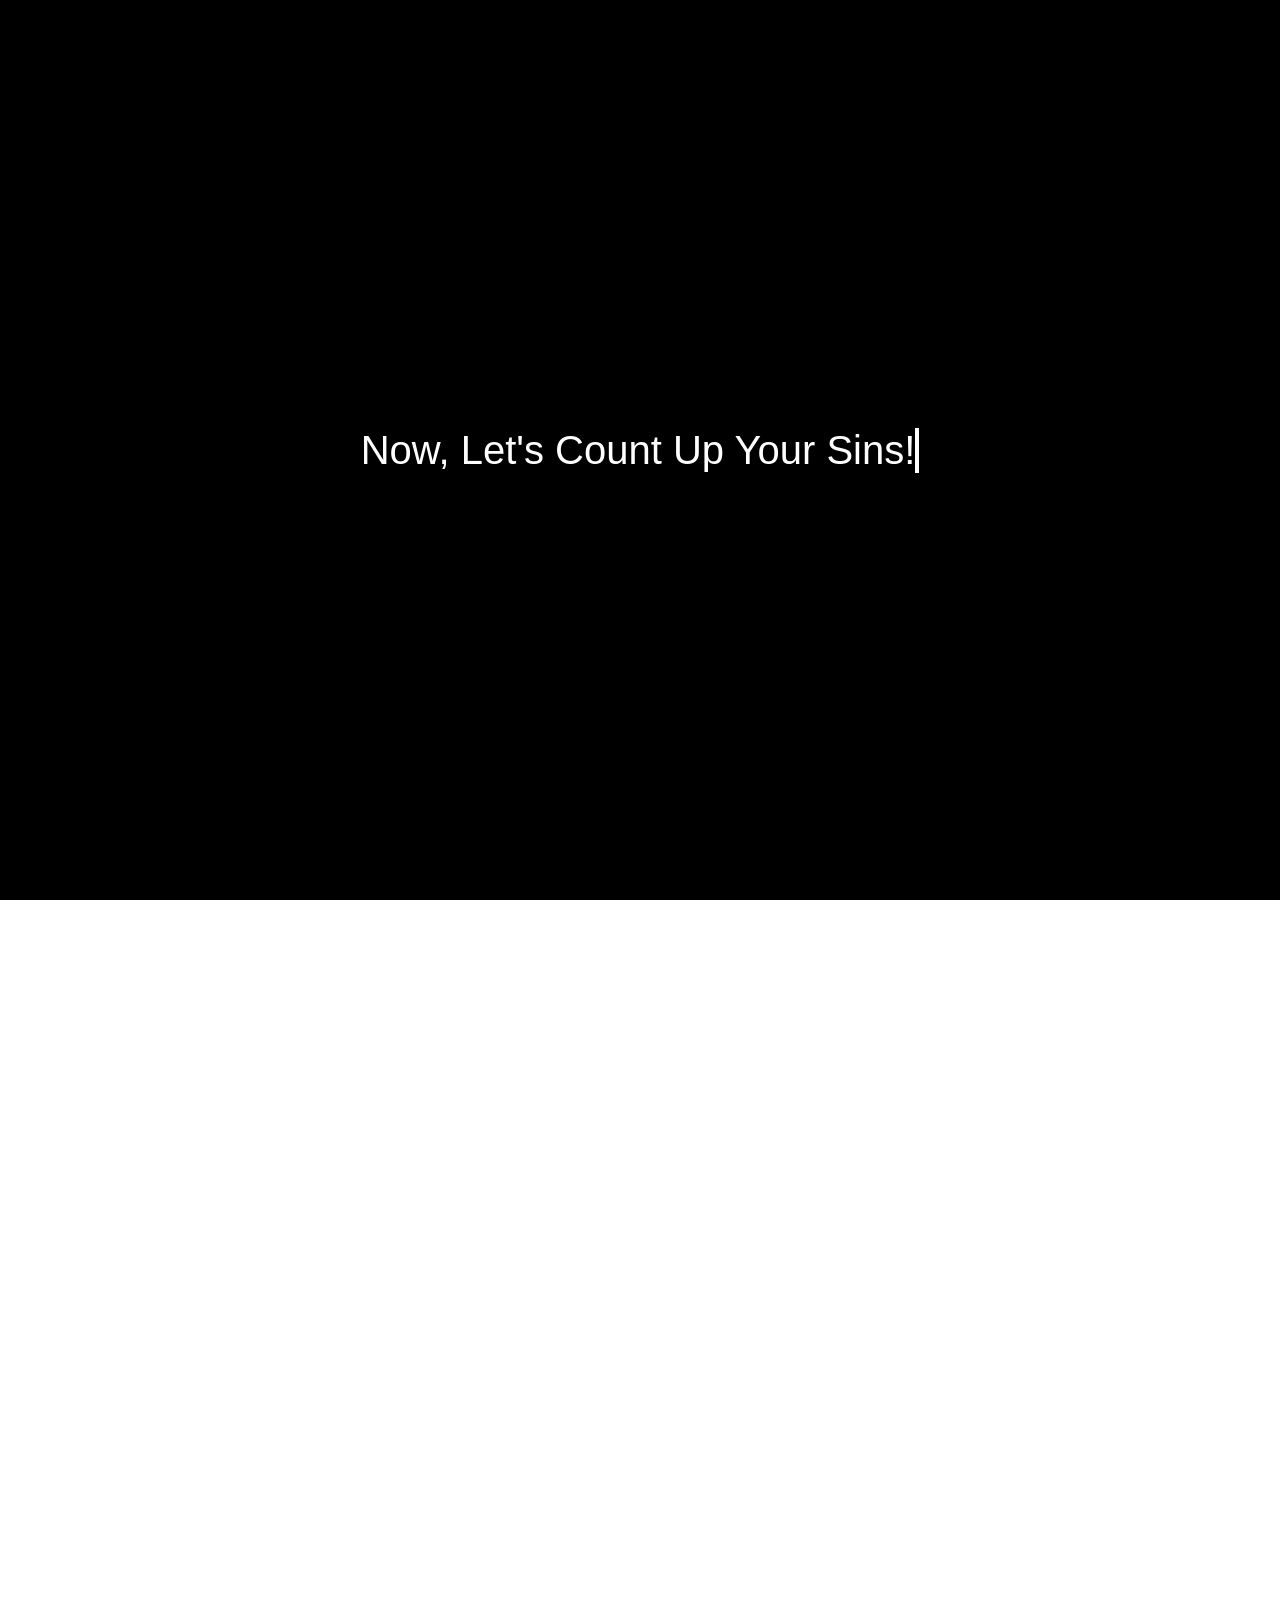
==== index.html @ 1d7be3d3 "Revert "Update index.html" This reverts commit 0667294744bff705bbca84c5e1eb23bbc026fb45." ====
<!DOCTYPE html>
<html lang="en">
<head>
    <meta charset="UTF-8">
    <meta name="viewport" content="width=device-width, initial-scale=1.0">
    <title>Project Porto</title>
    <link rel="stylesheet" href="./CSS/style.css">
    <link rel="icon" href="./img/WA.jpg">
</head>
<body>
    <!-- Intro Section -->
    <div id="loading-screen">
        <div id="quote-container">
            <span id="quote"></span>
        </div>
    </div>
    <section class="intro" id="intro">
        <header>
            <div class="logo">
                Wyzard's<span class="ark">Ark</span>
            </div>
            <nav class="menu">
                <!-- Burger Menu Toggle -->
                <div class="menu-toggle" id="nav-toggle" aria-haspopup="true" aria-expanded="false">
                    <span></span>
                    <span></span>
                    <span></span>
                </div>
                <!-- Navigation Links -->
                <ul class="nav-list" id="nav-list">
                    <li><a href="#aboutMeSection">About Me</a></li>
                    <li><a href="#projectSection">Projects</a></li>
                    <li><a href="mailto: cao.bon2805@gmail.com" class="contact-button">Contact</a></li>
                </ul>
            </nav>
            <nav class="language-menu">
                <!-- Language Toggle (Union Jack Emoji) -->
                <div class="language-toggle" id="lang-toggle" aria-haspopup="true" aria-expanded="false">
                    🇬🇧
                </div>
                <!-- Language Options -->
                <ul class="language-list" id="language-list">
                    <li><a href="./NEDERLANDS/indexNL.html">Nederlands 🇳🇱</a></li>
                    <li><a href="./VIETNAMESE/indexVIE.html">Tiếng Việt 🇻🇳</a></li>
                </ul>
            </nav>
        </header>
        
        

        <main class="intro-content">
            <div class="design-caption">
                <h3>Design by Bon Cao, a personal Portfolio</h3>
            </div>
            <div class="main-caption">
                <h1>
                    <span class="new-look">New <span class="highlight">Look</span></span>,<br>
                    <span class="same-core">Same <span class="highlight">Core</span></span>
                </h1>
                <h2>Welcome (back) to <span class="highlight">Project Porto</span>, ver 1.5</h2>
            </div>
        </main>
        <div class="arrow-container">
            <img src="./img/DownArrow.png" alt="Scroll Down Arrow">
        </div>
    </section>

    <!-- About Me Section -->
<section class="aboutMe">
    <!-- Moving Quote Section -->
    <div class="aboutMe-scrolling-title" id="scrolling-title-mobile">
        <h2>Something About Me - Something About Me - Something About Me - Something About Me - Something About Me</h2>
    </div>
    
    <div class="about-container" id="aboutMyself">
        <div class="about-image">
            <img src="./img/BonImageCompressed.jpg" alt="About Me Image">
        </div>
        <div class="about-text">
            <p> Hi there! My name is Bon. I'm a 3th year student at the <span class="edublock-3">SiNTLUCAS</span> in Eindhoven at which I'm following a Game Development education.
                On this portoflio website I'm hoping to teach you more about me and the work i've created!</p>
        </div>
    </div>
</section>

<!-- About Me Education Section -->
<section class="aboutMe-education" id="aboutMeSection">
    <h2>Education</h2>
    <div class="education-container">
        <!-- Education Block 1 -->
        <div class="education-block">
            <img src="./img/StedelijkCollegeEindhoven.png" class="school-logo" alt="Stedelijk College Logo">
            <a class="schoolText-link" href="https://www.stedelijkcollege.nl/oude-bossche-baan/eerste-opvang-anders-taligen/first-admission-for-non-native-speakers-en/" target="_blank"><h3><span class="edublock-1">FAFN-NS</span> (2017-2018)</h3></a>
            <p>First Admission For Non-Native Speakers</p>
        </div>
        <!-- Education Block 2 -->
        <div class="education-block" id="edublock-2">
            <img src="./img/logo_Sondervick_college_fc_Horizontaal.png" class="school-logo" alt="Sondervick College Logo">
            <a class="schoolText-link" href="https://sondervick.nl/vmbo/de-opleiding/produceren-installeren-en-energie/" target="_blank"><h3><span class="edublock-2">Pre-Vocational Secondary Education (PVSE)</span> (2018-2022)</h3></a>
            <p>Produce, Install and Energy</p>
        </div>
        <!-- Education Block 3 -->
        <div class="education-block" id="edublock-3">
            <img src="./img/sint-lucas.webp" class="school-logo" alt="SiNTLUCAS-logo">
            <a class="schoolText-link" href="https://www.sintlucas.nl/opleiding/software-development" target="_blank"><h3><span class="edublock-3">Secondary Vocational Education (SVE)</span> (2022-2026)</h3></a>
            <p>Software Development</p>
        </div>
    </div>
</section>

<!-- Skills Section -->
<section class="aboutMe-skills">
    <h2>Skills</h2>
    <div class="skills-container">
        <!-- Skill Block 1: Unity -->
        <div class="skill-block">
            <a href="https://unity.com/" target="_blank"><img src="./img/Unity.png" class="skill-icon" alt="Unity Icon"></a>
            <h3 class="unity-text">Unity</h3>
        </div>
        <!-- Skill Block 2: C# -->
        <div class="skill-block">
            <a href="https://learn.microsoft.com/en-us/dotnet/csharp/" target="_blank"><img src="./img/c-sharp.png" class="skill-icon" alt="C# Icon"></a>
            <h3 class="csharp-text">C#</h3>
        </div>
        <!-- Skill Block 3: HTML -->
        <div class="skill-block">
            <a href="https://en.wikipedia.org/wiki/HTML" target="_blank"><img src="./img/HTML.png" class="skill-icon grayscale" alt="HTML Icon"></a>
            <h3 class="html-text">HTML</h3>
        </div>
        <!-- Skill Block 4: CSS -->
        <div class="skill-block">
            <a href="https://en.wikipedia.org/wiki/CSS" target="_blank"><img src="./img/css-icon.png" class="skill-icon grayscale" alt="CSS Icon"></a>
            <h3 class="css-text">CSS</h3>
        </div>
        <!-- Skill Block 5: PremierPro -->
        <div class="skill-block">
            <a href="https://www.adobe.com/products/premiere.html" target="_blank"><img src="./img/Adobe_Premiere_Pro_CC_icon.svg.png" class="skill-icon grayscale" alt="PremierPro Icon"></a>
            <h3 class="premierpro-text">Adobe Premier Pro</h3>
        </div>
    </div>
</section>



<!-- Project Section -->
<section class="projects" id="projectSection">
    <div class="scrolling-title">
        <h2>
            Only For The <span id="BestRed">Best</span> - Only For The 
            <span id="BestRed">Best</span> - Only For The 
            <span id="BestRed">Best</span> - Only For The 
            <span id="BestRed">Best</span> - Only For The 
            <span id="BestRed">Best</span>
        </h2>
    </div> <!-- Closing scrolling-title -->

    <div class="scrolling-container">
        <div class="grid-container">
            <!-- Project 1 -->
            <div class="grid-item large" 
                data-title="Escape the Maze: Codename Hyphen" 
                data-description="The original name of this project was <b>Project Show Yourself</b>, but I renamed it <i>Project Hyphen</i> because I liked it better. It was the first project I was assigned during my internship. The goal of the project was to test my programming and game development skills. In <i>Show Yourself</i>, I had to create a game with a maze containing moving walls, with a deadline of around 3 weeks. During those 3 weeks, I created a game that incorporated many ideas and inspirations from other well-known games."
                data-banner="./img/CodenameHyphen.png" 
                data-images="./img/CodeNameHyphen/HyphenMenu.PNG, ./img/CodeNameHyphen/Tutorial1.PNG, ./img/CodeNameHyphen/Tutorial2.PNG, ./img/CodeNameHyphen/TutorialInteractable.PNG, ./img/CodeNameHyphen/Gameplay1.PNG, ./img/CodeNameHyphen/LightShowcase.PNG" 
                data-videos=""
                data-additional-text="To learn more about Project Hyphen and its technical design, <a href='https://github.com/driedAgedBanana/ProjectHyphen/tree/main' target='_blank'>visit the project's GitHub page</a>. You’ll find a detailed game document available (currently in Dutch, with an English version coming soon).">
                <img src="./img/LogoHyphenBannerBig.png" alt="Project Hyphen">
                <div class="title">Escape the Maze: Codename Hyphen</div>
            </div>

            <!-- Project 2 -->
            <div class="grid-item small" 
                data-title="QUBE: Project Kuijpers" 
                data-description="<b>Project QUBE (codename: Kuijpers)</b> is an <i>AR initiative</i> designed to help SiNTLUCAS students understand volume and perimeter concepts in math. Created on April 17, 2024, the project has not been fully launched, but it was successfully showcased at the <b>Fontys XR</b> event on June 21, 2024, despite being unfinished. As the first student to lay the groundwork for this project, I placed the initial stepping stone, and future students will continue to work on and improve it. 
                                Once completed, the project will be implemented as part of the school's program to aid students in mastering math concepts using AR, projecting cubes and 3D shapes into physical spaces for interactive learning." 
                data-banner="./img/AR.webp" 
                data-images="./img/QUBE_1.jpg, ./img/QUBE_2.jpg, ./img/QUBE_3.jpg, ./img/QUBE_4.jpg, ./img/Media (1).jpg, ./img/Media (2).jpg,
                            ./img/Media (3).jpg, ./img/Media (4).jpg, ./img/Media (5).jpg, ./img/Media (6).jpg, ./img/Media (7).jpg, ./img/Media (8).jpg, ./img/Media (9).jpg, ./img/Media (10).jpg, ./img/Media (11).jpg, ./img/Media (12).jpg, ./img/Media (13).jpg, ./img/Media (14).jpg" 
                data-videos=""
                data-additional-text="The Fontys XR event is organized by Fontys Eindhoven and aims to bring together students from different schools to conduct workshops on their XR/AR-related projects. These projects may range from games designed for people with disabilities, health improvement through gamified exercises, or training-focused applications. The event not only helps students refine their projects with feedback from teachers and peers but also allows educators to gain new insights into virtual reality and explore how it can be integrated into training programs.">
                <img src="./img/LogoQUBESmall.png" alt="Project Kuijpers">
                <div class="title">QUBE: Project Kuijpers</div>
            </div>

            <!-- Project 3 -->
            <div class="grid-item small"
                data-title="VR Shooter" 
                data-description="The VR shooter was my first project in virtual reality. Although simple, I learned a lot about developing a VR game. I also had many enjoyable experiences while creating the game and using the <i>Quest 2 VR</i> headset." 
                data-banner="./img/VRShoot.PNG" 
                data-videos="./img/1-my-first-vr-project-720.mp4, ./img/5-my-first-vr-project-646.mp4"
                data-additional-text="Inspired by Doom, you, the player, are equipped with two weapons: a Glock and an AUG. You're placed in a battlefield with tall walls and countless enemies. While they may not be smart, their sheer numbers make them a threat, as they can flank you if you're not careful. The goal is simple: see who can eliminate the most enemies.">
                <img src="./img/HaroldVR.png" alt="Project 3">
                <div class="title">VR Shooter</div> <!-- Hidden by default, appears on hover -->
            </div>

            <!-- Project 4 -->
            <div class="grid-item large"
                data-title="Project Porto 1" 
                data-description="Porto 1 is my personal website project, part of my second semester assignment in year two. The site’s purpose is to introduce myself and showcase the projects I’ve worked on. Although I’m not a web developer, I aimed to make the site visually appealing and optimized for fast load times and smooth user experience.
                <br><br>A standout feature of Porto 1 is its <b>mobile layout</b>, recognizing that most people access websites on their phones rather than laptops or desktops. I dedicated time to developing a mobile-friendly layout. Additionally, to reach a wider audience, I created a popup menu that links to <i>Dutch</i> and <i>Vietnamese</i> versions of the homepage. Since not everyone is fluent in English, I wanted to ensure that language barriers wouldn’t disrupt the user experience, so I added these two languages for accessibility." 
                data-banner="./img/PortoBannerLogoSmallPopup.png" 
                data-images="./img/Porto1/Porto1_1.PNG, ./img/Porto1/Porto1_2.PNG, ./img/Porto1/Porto1_3.PNG, ./img/Porto1/Porto1_4.PNG, ./img/Porto1/Porto1_5.PNG,
                ./img/Porto1/Porto1_6.PNG, ./img/Porto1/Porto1_7.PNG, ./img/Porto1/Porto1_8.PNG, ./img/Porto1/Porto1_9.PNG, ./img/Porto1/Porto1_10.PNG,./img/Porto1/Porto1_11.PNG, ./img/Porto1/Porto1_12.PNG, ./img/Porto1/PortoPhone_1.PNG, ./img/Porto1/PortoPhone_2.PNG,
                ./img/Porto1/PortoPhone_3.PNG, ./img/Porto1/PortoPhone_4.PNG, ./img/Porto1/PortoPhone_5.PNG, ./img/Porto1/PortoPhone_6.PNG, ./img/Porto1/PortoPhone_7.PNG, ./img/Porto1/PortoPhone_8.PNG,
                ./img/Porto1/PortoPhone_9.PNG, ./img/Porto1/PortoPhone_10.PNG, ./img/Porto1/PortoPhone_11.PNG, ./img/Porto1/PortoPhone_12.PNG" 
                data-additional-text="Over time, Porto 1 started to reveal its weaknesses. It lacked sufficient information about me, and updating new projects became increasingly difficult as the codebase grew too complex to modify easily. This complexity forced me to only select my top three projects to showcase on the site. Additionally, the layout of the website never fully satisfied me, leading to the decision to replace Porto 1 with the current project you are viewing now: <b>Porto 1.5</b>.
                <br><br>
                Building on the legacy of Porto 1, Porto 1.5 retains its core values but brings significant improvements. It includes more comprehensive information about me and offers the flexibility to showcase more potential projects in the future.">
                <img src="./img/LogoPortoBannerBig.png" alt="Project 4">
                <div class="title">Project Porto 1</div> <!-- Hidden by default, appears on hover -->
            </div>

            <!-- Project 5 -->
            <div class="grid-item large"
            data-banner="./img/RBBannerLogoSmallPopup.png"
                data-title="Project: Rigidbirdy" 
                data-description="Rigidbody was my first major project during my first year of game development. It was part of a special program at SiNTLUCAS, where I had the chance to develop projects of my choice to demonstrate my passion and ability to continue in Game Development. For this project, I chose to create a spin-off of <i>Flappy</i> Bird with different modes. Initially, I followed a tutorial video, but I later designed various levels, including co-op mode, increased gravity, and obstacles like flying knives. You can view the final result in detail on my <a href='https://www.behance.net/gallery/180998275/Project-Rigidbirdy' target='_blank'>Behance post</a>." 
                data-images="./img/FlappyBirdMenu1.png, ./img/FlappyBirdMenu2.png, ./img/FlappyBirdMenu3.png, ./img/FlappyBirdMenu4.png">
                <img src="./img/RBLogoBig.png" alt="Project Rigidbirdy">
                <div class="title">Project: Rigidbirdy</div>
            </div>

            <div class="grid-item medium"
            data-banner="./img/VoidEdge.webp"
                data-title="Project Codename: Space" 
                data-description="<b>Codename: Space</b> was the first project I worked on with two classmates, where we collaborated to develop a game. We called ourselves <b>2DudesStudio</b>, driven by the dream of creating an indie studio with promising projects and games. During this time, we created a rough draft and an alpha tech demo titled <b>Codename Space</b> for the <i>Shine!</i> event, showcasing it to parents, teachers, and fellow students.
                <br><br>
                Although Space had a lot of potential, the project only reached the alpha tech demo stage, and the ideas remained in draft form. Unfortunately, 2DudesStudio disbanded shortly after due to creative differences and delays in character design. Despite the dissolution, I gained valuable lessons that shaped my journey in game development.
                <br><br>
                If you'd like to learn more about the project, check out <a href='https://www.behance.net/gallery/165662703/Project-Space' target='_blank'>my post on BeHance</a>. (Dutch only)
                <br><br>
                Also check out the <a href='https://github.com/driedAgedBanana/codeNameSpace' target='_blank'>GitHub page</a>." 
                data-images="">
                <img src="./img/LogoSPACEmall.png" alt="Project Space">
                <div class="title">Project Codename: Space</div>
            </div>

            <div class="grid-item large"
            data-banner="./img/Project_17_PNG_FINALE_COVER.jpg"
                data-title="Cartographer: Project Seventeen" 
                data-description="<b>Cartographer: Project Seventeen</b> was my first project outside of game development. I studied photography for three months as my elective course, simply because photography has always been a passion of mine. At one point, I had debated between pursuing game development or photography in my studies; in the end, I chose game development, but the allure of photography continued to draw me in, and I wanted to experience the world through the lens at least once.
                <br><br>
                During my three-month photography course, I received an assignment that remains a personal favorite: to create a photo series about seventeen-year-olds, capturing their style, lifestyle, and unique stories in a printed album. This project is particularly meaningful to me, as it gave me a fresh perspective and creative freedom beyond what I experienced in game development. I didn't worry about finding models since I knew several classmates from my first year who were open to participating. All I needed was to borrow a camera and start shooting." 
                data-images="./img/Carto_1.JPG, ./img/Carto_2.JPG, ./img/Carto_3.JPG, ./img/Carto_4.JPG, ./img/Carto_cover_beta.png"
                data-videos="./img/FINAL_teaser.mp4"
                data-additional-text="After selecting my best shots, I began designing the album, which turned out to be my busiest and most challenging period. The project required me to use <i>Adobe InDesign</i>, a program I had never worked with before. With guidance from my teachers, I gradually developed a unique style for my book. The story I wanted to tell focused on the thoughts, emotions, love, and growth of young people at seventeen (interestingly, none of the people featured were exactly seventeen; they were either older or younger).
                <br><br>
                As the project progressed, I decided to challenge myself further by creating and editing a teaser video. Video editing had been something I enjoyed, especially after using Premiere Pro in a first-year project, and I wanted to dive back into it. Eventually, after much effort, <i>Cartographer</i> was completed.
                <br><br>
                To view the full album, check out my <a href='https://www.behance.net/gallery/194941511/Cartographer-Project-Seventeen' target='_blank'>my post on BeHance</a>. A big thank you to all the models who made this project possible!">
                <img src="./img/LogCartoBig.png" alt="Cartographer: Project Seventeen">
                <div class="title">Cartographer: Project Seventeen</div>
            </div>

            <div class="grid-item small"
            data-banner="./img/Sketch_3.png"
                data-title="Breaking the Silence" 
                data-description="<b>Breaking the Silence</b> is a reflective project that marks the conclusion of my three-month photography course, showcasing my skills and creativity within the medium. The project encompasses various themes, including promotional photography for products such as fashion items and the creation of posters addressing societal issues.
                <br><br>
                For this project, I focused on the theme of loneliness, inspired by the Dutch campaign <b>Een tegen Eenzaamheid</b> aimed at combating loneliness, particularly among the elderly. My research revealed that while this campaign primarily targets older adults, younger individuals experiencing loneliness often remain overlooked. This insight motivated my choice of topic, highlighting a less-discussed aspect of this social issue.
                <br><br>
                The assignment required me to take four photographs: two outdoors and two in a studio setting. After shooting and selecting the images I felt were the most fitting, I explained my choices to my teacher. Here are the results:" 
                data-images="./img/ETE_1.png, ./img/ETE_2.png, ./img/ETE_3.png, ./img/ETE_4.png"
                data-additional-text="Once again, a big thank you towards all the models during the making of the project. Without your help I will never be able to create this!">
                <img src="./img/ChairMan.jpg" alt="Breaking the Silence">
                <div class="title">Breaking the Silence</div>
            </div>

            <!-- Repeat for other projects -->
        </div>
    </div>
</section>


<!-- Modal Structure -->
<div id="projectModal" class="modal">
    <div class="modal-content">
        <div class="modal-banner">
            <img src="" alt="Project Banner" class="banner-img">
            <h1 id="modalTitle">Project Title</h1>
        </div>
        <div class="text-box">
            <h2 class="text-box-title" id="textBoxTitle">Project Information</h2> <!-- Headline for the first text box -->
            <p id="modalText">More information about the project goes here.</p>
        </div>
        <div class="image-grid" id="modalImages">
            <!-- Dynamic images/videos will be injected here -->
        </div>
        <!-- Optional second text box -->
        <div class="text-box">
            <h2 class="text-box-title" id="additionalBoxTitle">Additional Information</h2> <!-- Headline for the optional text box -->
            <p id="additionalModalText">Optional additional information can go here.</p>
        </div>
        <!-- Optional footer -->
        <footer class="modal-footer">
            <p>Designed by Bon Cao</p>
        </footer>
        <span class="close">&times;</span>
    </div>
</div>

<!-- Footer Section -->
<footer class="footer">
    <div class="footer-top">
        <p>Anything that you would like to ask? Or are you curious about something?</p>
        <p>Be The One and send me an email!</p>
        <button class="contact-button-footer"><a href="mailto:cao.bon2805@gmail.com">Contact me!</a></button>
    </div>

    <!-- Grouped section with light grey background -->
    <div class="footer-bottom-group">
        <div class="footer-bottom">
            <div class="footer-section">
                <a href="#intro" class="footer-button" id="backToTopButton">Back to Top</a>
            </div>
            <div class="footer-section">
                <a href="#aboutMyself" class="footer-button">Back to About Me</a>
            </div>
            <div class="footer-section">
                <a href="#projectSection" class="footer-button">Back to Projects</a>
            </div>
            <div class="footer-section">
                <a href="../Website_In_Concept/BonCVRenewWText.pdf" class="footer-button" target="_blank">My Resume</a>
            </div>
        </div>

        <div class="footer-images">
            <img src="./img/HetVolksMok-removebg-preview.png" alt="Image 1" class="footer-extra-logo">
            <img src="./img/codenameHyphen (2).png" alt="Image 2" class="footer-extra-logo">
            <img src="./img/Cartographerlogo-removebg-preview.png" alt="Image 3" class="footer-extra-logo">
            <img src="./img/ProjectPorto1Logo-removebg-preview.png" alt="Image 4" class="footer-extra-logo">
            <img src="./img/ProjectRBLogo-removebg-preview.png" alt="Image 5" class="footer-extra-logo">
        </div>

        <div class="footer-copyright">
            <p>Wyzard'sArk 2019 - 2024</p>
        </div>
    </div>
</footer>

<script src="./JavaScript/script.js"></script>
</body>
</html>
---- CSS/style.css ----
/* General Styles */
body, html {
    margin: 0;
    padding: 0;
    height: 100%;
    font-family: Arial, sans-serif;
    overflow-x: hidden;
    background-color: white;
    scroll-behavior: smooth;
    scrollbar-width: none;
    box-sizing: border-box;
}

/* Hide scrollbar for Webkit browsers */
::-webkit-scrollbar {
    display: none;
}


/* Ensure loading screen covers everything */
#loading-screen {
    position: fixed;
    top: 0;
    left: 0;
    width: 100%;
    height: 100%;
    background-color: black; /* White background or any preferred color */
    display: flex;
    justify-content: center;
    align-items: center;
    z-index: 9999; /* Ensure it's above all content */
}

#quote-container {
    text-align: center;
    font-size: 2.5rem;
    color: white;
    overflow: hidden;
    border-right: 4px solid white;
    box-sizing: border-box;
    word-wrap: break-word; /* Allow long words to wrap */
    white-space: normal; /* Allow multi-line wrapping */
    animation: blink-caret 0.75s step-end infinite;
}

@media (max-width: 768px) {
    #quote {
        font-size: 1.5rem;
        padding: 10px; /* Adjust padding */
        white-space: normal; /* Allow multi-line wrapping on smaller screens */
        word-wrap: break-word; /* Break long words */
    }
}



.intro {
    min-height: 100vh;
    display: flex;
    flex-direction: column;
    justify-content: space-between;
    background: #fff;
    position: relative;
    opacity: 1;
    transition: opacity 0.5s ease;
}

.intro.show {
    display: flex; /* Display as flex when shown */
    opacity: 1; /* Make it visible */
}



/* Animation Styles */
.main-caption, .design-caption, .arrow-container {
    opacity: 0;
    transition: opacity 1.5s ease-in;
}

/* Prevent the footer logo from rotating during slide-in */
.logo, .menu {
    opacity: 0;
    transform: translateY(-20px);
    transition: opacity 1s ease-in 1.5s, transform 1.2s ease-in 1.5s; /* Delayed start for logos and menu */
}

.menu {
    flex: 1;
    display: flex;
    justify-content: flex-end;
    margin-right: 2rem; /* Space between nav and language toggle */
}

.loaded .main-caption, .loaded .design-caption, .loaded .arrow-container {
    opacity: 1;
}

.loaded .logo, .loaded .menu {
    opacity: 1;
    transform: translateY(0); /* Only translate, no rotation */
}

header {
    display: flex;
    justify-content: space-between;
    align-items: center;
    padding: 1rem 2rem;
    width: 100%;
    max-width: 1400px; /* Add max-width to prevent excessive spreading on wide screens */
    margin: 0 auto;
}

/* Logo Styling */
.logo {
    font-size: 30px;
    font-weight: bold;
    color: black;
}

/* Header and Footer Logo Position */
header .logo, footer .logo {
    font-size: 30px;
    font-weight: bold;
    position: absolute;
    color: black;
}

header .logo {
    left: 15px;
}

.intro-content {
    display: flex;
    flex-direction: column;
    justify-content: center;
    align-items: center;
    flex-grow: 1;
    text-align: center;
    padding: 20px;
}

/* Blinking Caret Animation */
@keyframes blink-caret {
    from, to {
        border-color: transparent;
    }
    50% {
        border-color: white;
    }
}

.ark {
    color: red;
}

/* Logo Styling */
.logo {
    font-size: 24px;
    font-weight: bold;
    color: black;
    flex: 0 0 auto; /* Prevent logo from growing */
}

.logo .ark {
    /* Optional: additional styling for the "Ark" part */
    color: #012169; /* Example color */
}

nav.menu {
    display: flex;
    align-items: center;
    position: relative;
}


/* Burger Menu Icon Styles */
.menu-toggle {
    display: none; /* Hidden by default, shown on mobile */
    flex-direction: column;
    justify-content: space-between;
    width: 30px;
    height: 25px;
    cursor: pointer;
    z-index: 1001; /* Ensure it's above other elements */
}

.menu-toggle span {
    display: block;
    width: 100%;
    height: 4px;
    background-color: black; /* Change to desired color */
    border-radius: 2px;
    transition: all 0.3s ease;
}

/* Animate Burger Icon to X when active */
.menu-toggle.active span:nth-child(1) {
    transform: rotate(45deg) translate(9px, 10px);
}

.menu-toggle.active span:nth-child(2) {
    opacity: 0;
}

.menu-toggle.active span:nth-child(3) {
    transform: rotate(-45deg) translate(5px, -5px);
}


/* Navigation Links */
.nav-list {
    list-style-type: none;
    margin: 0;
    padding: 0;
    display: flex;
    align-items: center;
    justify-content: flex-end; /* Align items to the right */
}

.nav-list li {
    margin-left: 2rem; /* More consistent spacing */
}

.nav-list li:first-child {
    margin-left: 0; /* Remove margin from first item */
}

.nav-list li a {
    text-decoration: none;
    font-size: 18px;
    color: black;
    padding: 8px 16px;
    transition: color 0.3s;
}

.nav-list li a:hover {
    color: white; /* Change color on hover */
}

.contact-button {
    background-color: #2D7DD2;
    color: white;
    border-radius: 5px;
    padding: 8px 16px;
    transition: background-color 0.3s;
    text-decoration: none;
}

.contact-button:hover {
    background-color: #012169;
}

/* Language Menu */
.language-menu {
    position: relative;
    flex: 0 0 auto; /* Prevent growing/shrinking */
}

/* Language Toggle (Flag Emoji) */
.language-toggle {
    cursor: pointer;
    font-size: 36px; /* Larger font size for the emoji */
    padding: 20px;
    transition: transform 0.3s;
}

.language-toggle:hover {
    transform: scale(1.1);
}

/* Language Options Dropdown */
.language-list {
    list-style-type: none;
    margin: 0;
    padding: 0;
    display: none; /* Hidden by default */
    position: absolute;
    top: 40px; /* Adjust based on toggle height */
    right: 0;
    background-color: white;
    min-width: 160px;
    box-shadow: 0px 8px 16px rgba(0,0,0,0.2);
    border-radius: 5px;
    z-index: 1000;
}

.language-list li a {
    display: block;
    padding: 12px 16px;
    text-decoration: none;
    color: black;
    background-color: white;
    transition: background-color 0.3s, color 0.3s;
}

.language-list li a:hover {
    background-color: #f1f1f1;
    color: red;
}

/* Show language list when active */
.language-list.show {
    display: block;
    margin-top: 24px;
}

/* Responsive Navigation Menu */
@media (max-width: 768px) {
    /* Show the burger menu icon */
    .menu-toggle {
        display: flex;
    }

    /* Hide the main navigation links by default */
    .nav-list {
        display: none;
        flex-direction: column;
        position: absolute;
        top: 60px; /* Adjust based on header height */
        left: 0; /* Align to the left */
        width: 100%;
        background-color: white;
        box-shadow: 0 2px 5px rgba(0,0,0,0.1);
        border-radius: 0 0 5px 5px;
        z-index: 1000; /* Ensure it's above other elements */
    }

    /* Show navigation links when active */
    .nav-list.show {
        display: flex;
        width: 500%;
        left: -400%;
        top: 140%;
        padding-bottom: 50%;
    }

    /* Adjust navigation link styles for mobile */
    .nav-list li {
        margin: 10px 0;
    }

    .nav-list li a {
        padding: 10px 20px;
        font-size: 1.2rem;
    }

    /* Language Menu Adjustments for Mobile */
    .language-list {
        top: 50px; /* Align below the toggle */
        right: 20px;
        width: 100%;
    }

    .language-list.show {
        display: block;
    }

    .language-toggle {
        padding-left: 0; /* Remove extra padding */
    }
}

/* Responsive Design */
@media (max-width: 768px) {
    header {
        padding: 1rem;
    }

    .menu {
        margin-right: 1rem;
    }

    .nav-list.show {
        display: flex;
        width: 100%;
        left: 0;
        top: 100%;
        padding: 1rem;
        background: white;
        box-shadow: 0 2px 5px rgba(0,0,0,0.1);
    }

    .nav-list li {
        margin: 0.5rem 0;
    }
}

/* Ensure the language menu doesn't overlap with the burger menu */
header {
    position: relative;
}

/* Main Caption Styles */
.main-caption {
    position: absolute;
    top: 50%;
    left: 5%;
    transform: translateY(-50%);
    color: black;
    margin-bottom: 20px;
}

.main-caption h1 {
    font-size: 9rem;
    margin: 0;
}

.highlight {
    color: #012169;
}

.same-core {
    display: block;
    margin-left: 90px; /* Move "Same Core" slightly to the right */
}

.main-caption h2 {
    font-size: 2rem;
    margin-top: 20px;
}

/* Design Caption Styles */
.design-caption {
    position: absolute;
    top: 40%;
    right: 10%;
    text-align: right;
    color: black;
    margin-bottom: 20px;
}

.design-caption h3 {
    font-size: 1.5rem;
    font-weight: normal;
    color: gray; /* Optional: set the text color to gray for subtlety */
}

/* Arrow Container Styles */
.arrow-container {
    position: absolute;
    left: 50%;
    bottom: 30px; /* Adjust distance from bottom */
    transform: translateX(-50%); /* Center the arrow horizontally */
    opacity: 0;
    transition: opacity 1s ease-in 2s; /* Delay the appearance of the arrow */
    padding: 20px;
    text-align: center;
}

.arrow-container img {
    width: 30px; /* Adjust size as needed */
    height: auto;
}

@media (max-width: 768px) {
    .main-caption h1 {
        font-size: 3.5rem; /* Larger title */
    }
    .main-caption h2 {
        font-size: 1.2rem; /* Smaller subtitle */
    }    
    .design-caption h3 {
        margin-top: 70%;
        margin-left: 14%;
        font-size: 1.3rem;
    }
    .same-core {
        margin-left: 0;
    }
    .main-caption {
        left: 0;
    }
}


/* Moving Quote Section */
.aboutMe-scrolling-title {
    width: 100%;
    overflow: hidden; /* Hides content outside the visible area */
    white-space: nowrap;
    position: relative;
    background-color: #f4f4f4;
}

.aboutMe-scrolling-title h2 {
    font-size: 3rem;
    padding: 0;
    animation: scroll-title 10s linear infinite; /* Adjust duration as needed */
    color: black;
}

/* Scrolling animation */
@keyframes scroll-title {
    from {
        transform: translateX(100%);
    }
    to {
        transform: translateX(-150%);
    }
}

/* Mobile-specific animation */
@media (max-width: 768px) {
    .aboutMe-scrolling-title h2 {
        animation: scrolling-title-mobile 21s linear infinite; /* Apply the mobile animation */
    }

    @keyframes scrolling-title-mobile {
        from {
            transform: translateX(100%);
        }
        to {
            transform: translateX(-800%);
        }
    }
}

.about-container {
    display: flex;
    justify-content: center; /* Center horizontally */
    align-items: center;     /* Center vertically */
    padding: 50px;
    margin: 0 auto;          /* Center the container horizontally */
    text-align: center;      /* Ensure text is centered for small screens */
}

.about-image img {
    width: 400px;
    height: 400px;
    border-radius: 50%;
    object-fit: cover;
    margin-right: 30px;
}

.about-text {
    max-width: 600px;
    font-size: 1.6rem;
    line-height: 1.6;
    text-align: left;        /* Keep the text aligned left */
}

/* About Me Education Section */
.aboutMe-education {
    padding: 50px 0;
    background-color: white;
    text-align: center;
}

.aboutMe-education h2 {
    font-size: 2.5rem;
    margin-bottom: 40px;
}

.education-container {
    display: flex;
    justify-content: space-around; /* Equally space out the blocks */
    align-items: flex-start;
}

.education-block {
    background-color: #fff;
    padding: 20px;
    border-radius: 10px;
    width: 30%;
    box-shadow: 0 4px 8px rgba(0, 0, 0, 0.1);
    text-align: center;
    border: 2px solid #ccc; /* Add a border with thickness, style, and color */
}

.education-block {
    border: 2px solid #000;   /* Thicker black border */
    border-radius: 15px;      /* Round the corners */
    box-shadow: 0 4px 8px rgba(0, 0, 0, 0.1); /* Shadow for depth */
    padding: 20px;
    width: 30%;
    text-align: center;
}


.edublock-1 {
    color: #ba042c;
}

.edublock-2 {
    color: #ec008c;
}

.edublock-3 {
    color: #ff7c04;
}

.school-logo {
    width: 200px;    /* Adjust width as needed */
    height: 40px;   /* Adjust height as needed */
    object-fit: contain; /* Ensures the image fits within the dimensions */
    margin-bottom: 15px; /* Adds spacing below the logo */
}

.education-block h3 {
    margin-top: 15px;
    font-size: 1.5rem;
    color: black;
}

.schoolText-link {
    text-decoration: none;
}


.education-block p {
    font-size: 1rem;
    color: #000000;
    margin-top: 10px;
}

/* Responsive adjustments */
@media (max-width: 768px) {
    .about-container {
        flex-direction: column; /* Stack the image and text vertically */
    }

    .about-image img {
        width: 200px; /* Resize the image */
        height: 200px; /* Maintain aspect ratio */
        margin-right: 0; /* Remove right margin */
        margin-bottom: 20px; /* Add space between image and text */
    }

    .about-text {
        text-align: center; /* Center the text */
    }

    .education-container {
        flex-direction: column;
        align-items: center; /* Center education blocks */
    }

    .education-block {
        width: 80%; /* Make them larger for better readability on mobile */
        margin-bottom: 20px; /* Add spacing between blocks */
    }
    
}

/* Skills Section */
.aboutMe-skills {
    padding: 50px 0;
    text-align: center;
}

.aboutMe-skills h2 {
    font-size: 2.5rem;
    margin-bottom: 40px;
}

.skills-container {
    display: flex;
    justify-content: space-around;
    align-items: center;
}

.skill-block {
    width: 18%;
    text-align: center;
}

.skill-block h3 {
    margin-top: 15px;
    font-size: 1.5rem;
    color: black; /* Default black text */
    transition: color 0.3s ease; /* Smooth transition for text color */
    text-decoration: none;
}

/* Icon size */
.skill-icon {
    width: 100px;
    height: 100px;
    margin-bottom: 10px;
}

/* Grayscale for non-priority skills */
.grayscale {
    filter: grayscale(100%);
    transition: filter 0.3s ease; /* Smooth transition for grayscale effect */
}

/* Bring color back on hover for non-priority skills */
.grayscale:hover {
    filter: grayscale(0%);
}

/* Hover effect for each skill text */
/* Unity hover color */
.skill-block:hover .unity-text {
    color: #3b444e; /* Example color for Unity */
}

/* C# hover color */
.skill-block:hover .csharp-text {
    color: #b14796; /* Example color for C# */
}

/* HTML hover color */
.skill-block:hover .html-text {
    color: #E34F26; /* Example color for HTML */
}

/* CSS hover color */
.skill-block:hover .css-text {
    color: #1572B6; /* Example color for CSS */
}

/* PremierPro hover color */
.skill-block:hover .premierpro-text {
    color: #9999FF; /* Example color for PremierePro */
}

/* Responsive adjustments */
@media (max-width: 768px) {
    .skills-container {
        flex-direction: column;
    }

    .skill-block {
        width: 80%;
        margin-bottom: 20px;
    }
}

/* Styling for the Projects Section */
.projects {
    background-color: #f4f4f4;
}

.scrolling-title {
    width: 100%;
    overflow: hidden; /* Hides content outside the visible area */
    white-space: nowrap;
    position: relative;
    
}

#BestRed {
    color: red;
}

.scrolling-title h2 {
    font-size: 3rem;
    padding: 0;
    animation: scroll-title 10s linear infinite; /* Adjust duration as needed */
    color: black;
}

/* Scrolling animation */
@keyframes scroll-title {
    from {
        transform: translateX(100%); /* Starts from the right of the screen */
    }
    to {
        transform: translateX(-148%); /* Scrolls to the left of the screen */
    }
}

@media (max-width: 768px) {
    .scrolling-title h2 {
        animation: scroll-title 20s linear infinite; /* Adjust duration as needed */
    color: black;
    }

    @keyframes scroll-title {
        from {
            transform: translateX(100%); /* Starts from the right of the screen */
        }
        to {
            transform: translateX(-700%); /* Scrolls to the left of the screen */
        }
    }
}

/* Styling for the Grid Container */
.grid-container {
    display: grid;
    width: 97%;
    grid-template-columns: repeat(3, 1fr); /* 3 columns by default */
    gap: 20px; /* Increased gap for better spacing */
    padding: 20px; /* Optional padding */
    overflow-x: hidden;
}

/* Rest of your grid item styles */
.grid-item {
    background-color: #ddd;
    position: relative;
    overflow: hidden;
    text-align: center;
    font-size: 1.2rem;
    display: flex;
    justify-content: center;
    border-radius: 10px; /* Rounded corners */
    box-shadow: 0 4px 6px rgba(0, 0, 0, 0.1); /* Subtle shadow */
    transition: transform 0.3s, box-shadow 0.3s;
}

.grid-item:hover {
    transform: scale(1.05); /* Slight zoom on hover */
    box-shadow: 0 8px 12px rgba(0, 0, 0, 0.5); /* Enhanced shadow on hover */
}

.grid-item img {
    max-width: 100%;
    height: auto; /* Changed to auto to maintain aspect ratio */
    object-fit: cover;
    transition: filter 0.3s ease;
}

/* Darken the image on hover */
.grid-item:hover img {
    filter: brightness(0.3);
}

/* Hidden title by default */
.grid-item .title {
    position: absolute;
    top: 50%;
    left: 50%;
    transform: translate(-50%, -50%);
    color: #fff;
    padding: 10px 20px;
    border-radius: 5px;
    opacity: 0;
    transition: opacity 0.3s ease;
    pointer-events: none;
    white-space: nowrap;
    font-size: 2rem;
}

/* Show the title on hover */
.grid-item:hover .title {
    opacity: 1;
}

/* Special height for large grid item */
.grid-item.large {
    grid-column: span 2; /* Span 2 columns */
}

/* Special height for medium grid item */
.grid-item.medium {
    grid-column: span 1; /* Span 1 column */
}

/* Standard height for small grid item */
.grid-item.small {
    grid-column: span 1; /* Span 1 column */
}

/* Responsive adjustments */
@media (max-width: 768px) {
    .grid-container {
        grid-template-columns: repeat(auto-fill, minmax(200px, 1fr)); /* Adjusted for smaller screens */
        width: 89%;
    }
    .grid-item.large, .grid-item.medium, .grid-item.small {
        grid-column: span 1; /* All items span 1 column on smaller screens */
    }
    .grid-item .title {
        font-size: 1.1rem;
    }
}

/* Additional Text Section in Modal */
.additional-text {
    margin: 20px 0;             /* Add spacing around the text */
    font-size: 1rem;            /* Set the font size */
    color: #555;                /* Set the color */
    text-align: left;           /* Align text to the left */
    line-height: 1.5;           /* Set line height for readability */
    border-top: 1px solid #eee; /* Optional border for separation */
    padding-top: 10px;          /* Padding above the additional text */
}

/* Modal Styles */
.modal {
    display: none; /* Hidden by default */
    position: fixed;
    z-index: 10000;
    left: 0;
    top: 0;
    width: 100%;
    height: 100%;
    overflow: auto; /* Enable scroll if needed */
    background-color: rgba(0,0,0,0.8); /* Black with opacity */
    justify-content: center;
    align-items: center;
    opacity: 0; /* Start with opacity 0 */
    transition: opacity 0.8s ease; /* Transition for fade in/out */
}

.modal.show {
    display: flex; /* Flex to center content */
    opacity: 1; /* Show with opacity 1 */
}

.modal-content {
    background-color: #fefefe;
    margin: 5% auto; /* 5% from the top and centered */
    padding: 20px;
    border: 1px solid #888;
    width: 80%; /* Could be more or less, depending on screen size */
    max-width: 800px;
    max-height: 90vh; /* Set a maximum height relative to viewport */
    border-radius: 10px;
    position: relative;
    overflow-y: auto; /* Allow vertical scrolling if content exceeds max-height */
    box-sizing: border-box; /* Include padding and border in size */
}

.modal-banner img {
    width: 100%;
    height: auto;
    border-radius: 5px;
}

.modal-banner h1 {
    margin-top: 10px;
    font-size: 2rem;
    text-align: center;
}

.text-box {
    margin: 20px 0;
}

#modalText, #additionalModalText {
    font-size: 1.1rem;
}

.text-box-title {
    font-size: 1.5rem;
    margin-bottom: 10px;
}

.image-grid {
    display: grid;
    grid-template-columns: repeat(auto-fill, minmax(250px, 1fr));
    gap: 15px;
    margin-bottom: 20px;
}

.image-grid img,
.image-grid video {
    width: 100%;
    height: auto;
    border-radius: 5px;
}

.modal-footer {
    text-align: center;
    padding: 10px 0;
    border-top: 1px solid #ddd;
    color: #777;
}

.close {
    color: #aaa;
    position: absolute;
    top: 15px;
    right: 25px;
    font-size: 30px;
    font-weight: bold;
    cursor: pointer;
    transition: color 0.3s;
}

.close:hover,
.close:focus {
    color: black;
}

/* Additional Text Section in Modal */
.additional-text {
    margin: 20px 0;             /* Add spacing around the text */
    font-size: 1rem;            /* Set the font size */
    color: #555;                /* Set the color */
    text-align: left;           /* Align text to the left */
    line-height: 1.5;           /* Set line height for readability */
    border-top: 1px solid #eee; /* Optional border for separation */
    padding-top: 10px;          /* Padding above the additional text */
}

/* Zoom Modal */
.zoom-modal {
    position: fixed;
    top: 0;
    left: 0;
    width: 100%;
    height: 100%;
    background-color: rgba(0,0,0,0.9);
    display: flex;
    justify-content: center;
    align-items: center;
    z-index: 10001; /* Higher than main modal */
}

.zoom-modal img {
    max-width: 90%;
    max-height: 90%;
    border-radius: 10px;
}


/* General footer styling */
.footer {
    background-color: #f5f5f5;
    color: #333;
    text-align: center;
    font-family: 'Arial', sans-serif;
}

/* Top section of the footer */
.footer-top {
    background-color: white; /* Top part stays white */
    text-align: center;
    padding: 20px 0;
}

.footer-top p {
    margin: 5px 0;
    font-size: 1.2rem;
}

.contact-button-footer {
    background-color: #ccc;
    border: none;
    padding: 10px 20px;
    cursor: pointer;
    font-size: 1.3rem;
    transition: background-color 0.3s;
    border-radius: 5px;
    text-decoration: none;
    color: black;
}

.contact-button-footer a {
    text-decoration: none; /* Remove the underline */
    color: inherit; /* Use the button's text color */
}


.contact-button-footer:hover {
    background-color: #012169;
    color: white;
    transform: scale(1.1);
    transition: transform 0.3s;
    text-decoration: none;
}

/* Grouped section with light grey background */
.footer-bottom-group {
    background-color: #d3d3d3; /* Light grey background for bottom part */
    padding: 20px 0;
}

/* Bottom section of the footer */
.footer-bottom {
    display: flex;
    justify-content: space-around;
    align-items: center;
    margin-bottom: 20px;
    flex-wrap: wrap;
}

.footer-section {
    display: flex;
    flex-direction: column;
    align-items: center;
    margin: 10px;
}

/* Button link styling */
.footer-button {
    display: inline-block;
    padding: 10px 20px;
    text-decoration: none;
    font-size: 1.1rem;  /* Slightly bigger text */
    color: white;
    background-color: #333;  /* Button background color */
    border-radius: 5px;
    transition: background-color 0.3s, transform 0.2s;
}

.footer-button:hover {
    background-color: #555;  /* Darker color on hover */
    transform: scale(1.05);  /* Slightly enlarge on hover */
}

#backToTopButton {
    background-color: #2D7DD2;
}

#backToTopButton:hover {
    background-color: #012169;
}

/* Footer images section */
.footer-images {
    display: flex;
    justify-content: space-around;
    padding: 10px 0;
}

.footer-extra-logo {
    max-width: 150px; /* Adjusted max-width for better visibility */
    max-height: 130px;
    margin: 0 15px;
    transition: transform 0.3s;
}

.footer-extra-logo:hover {
    transform: scale(1.3);
}

/* Footer copyright */
.footer-copyright {
    margin-top: 30px;
    font-size: 0.9rem;
    color: #777;
    text-align: center;
}

@media (max-width: 768px) {
    /* Footer image grid for mobile */
    .footer-images {
        display: grid;
        grid-template-columns: repeat(3, 1fr); /* 2 logos per row on mobile */
        justify-content: center;
    }

    .footer-extra-logo {
        max-width: 100px; /* Smaller logo size for mobile */
        max-height: 100px;
    }

    .footer-bottom {
        /* flex-direction: column; Stack the footer sections vertically */
        align-items: center;
    }

    .footer-section {
        margin: 10px 0; /* Add space between sections */
    }
}
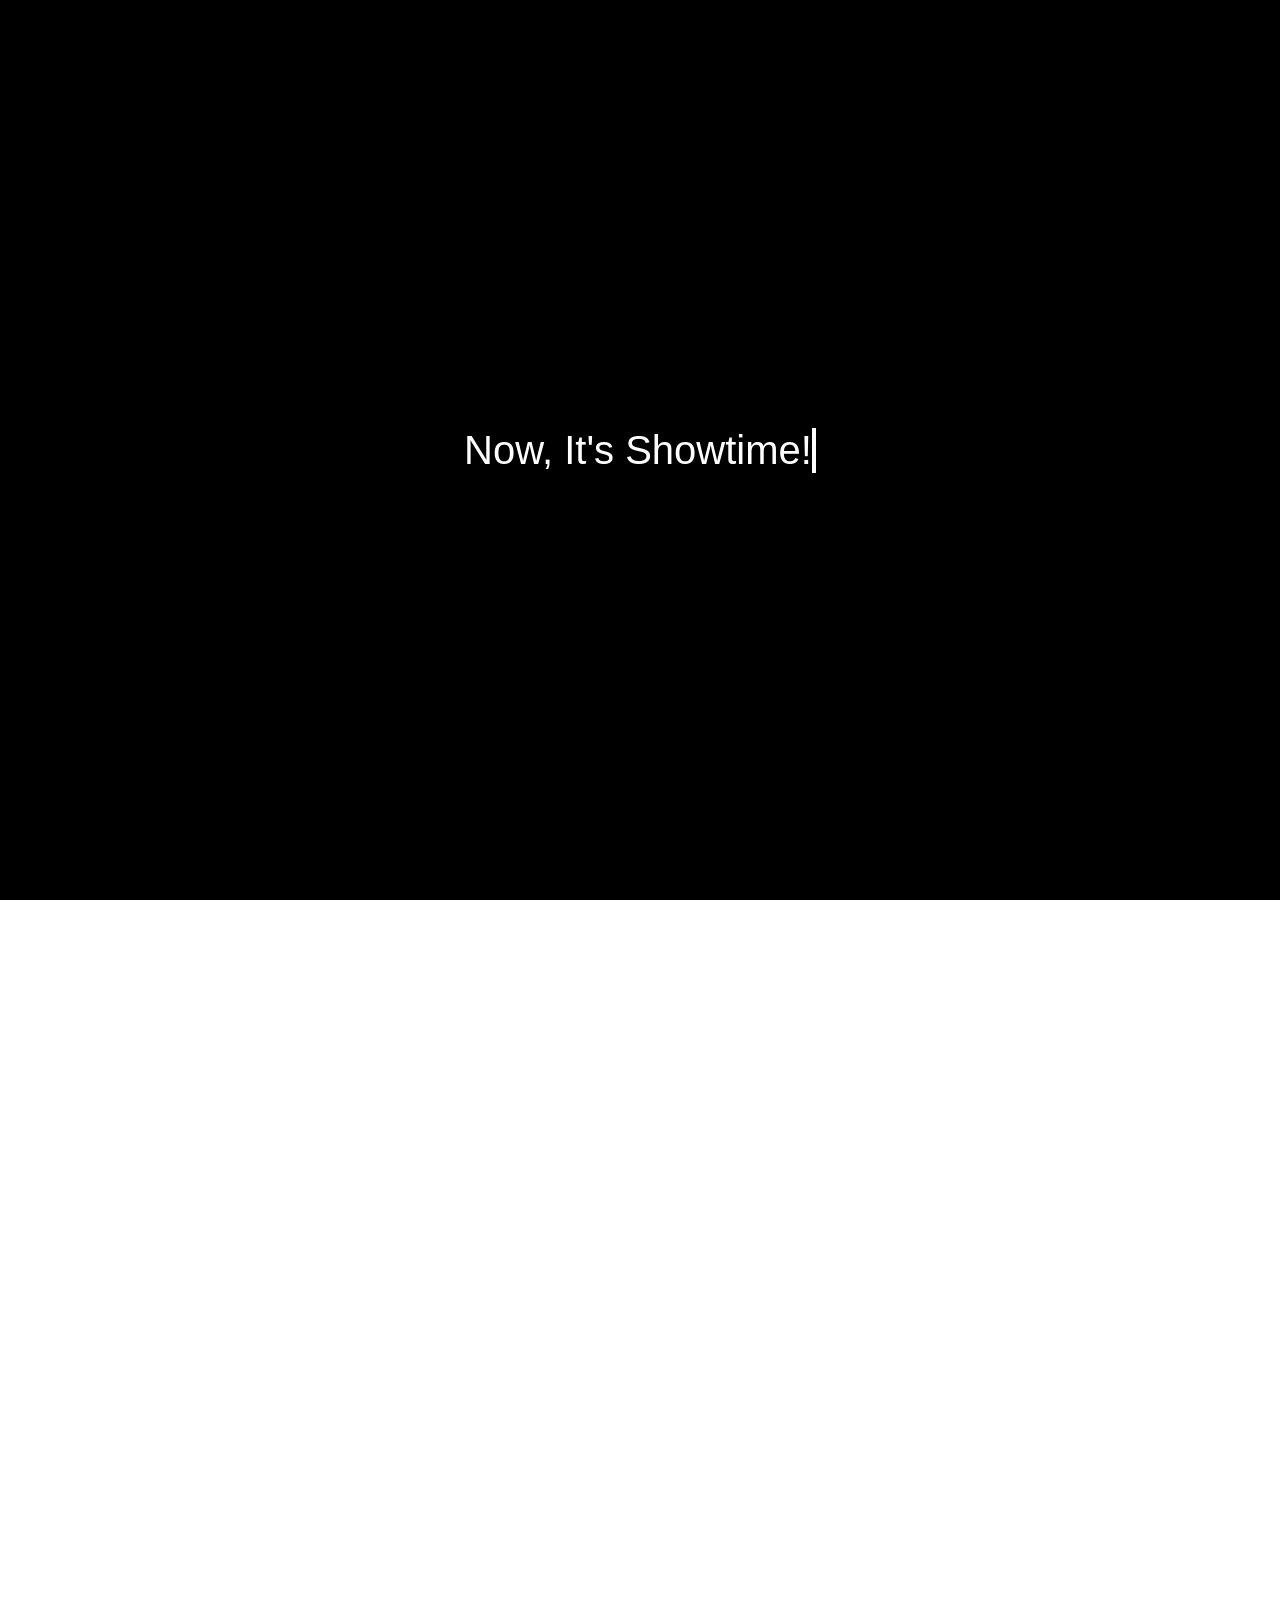
==== commit 2c6b1fa8: "Revert "Change path file" This reverts commit a32d1ee90b8ae3f9dd6266b7a57aa92af206326e." ====
--- a/index.html
+++ b/index.html
@@ -74,7 +74,7 @@
     
     <div class="about-container" id="aboutMyself">
         <div class="about-image">
-            <img src="./img/BonImageCompressed.jpg" alt="About Me Image">
+            <img src="../driedAgedBanana.github.io/img/BonImageCompressed.jpg" alt="About Me Image">
         </div>
         <div class="about-text">
             <p> Hi there! My name is Bon. I'm a 3th year student at the <span class="edublock-3">SiNTLUCAS</span> in Eindhoven at which I'm following a Game Development education.
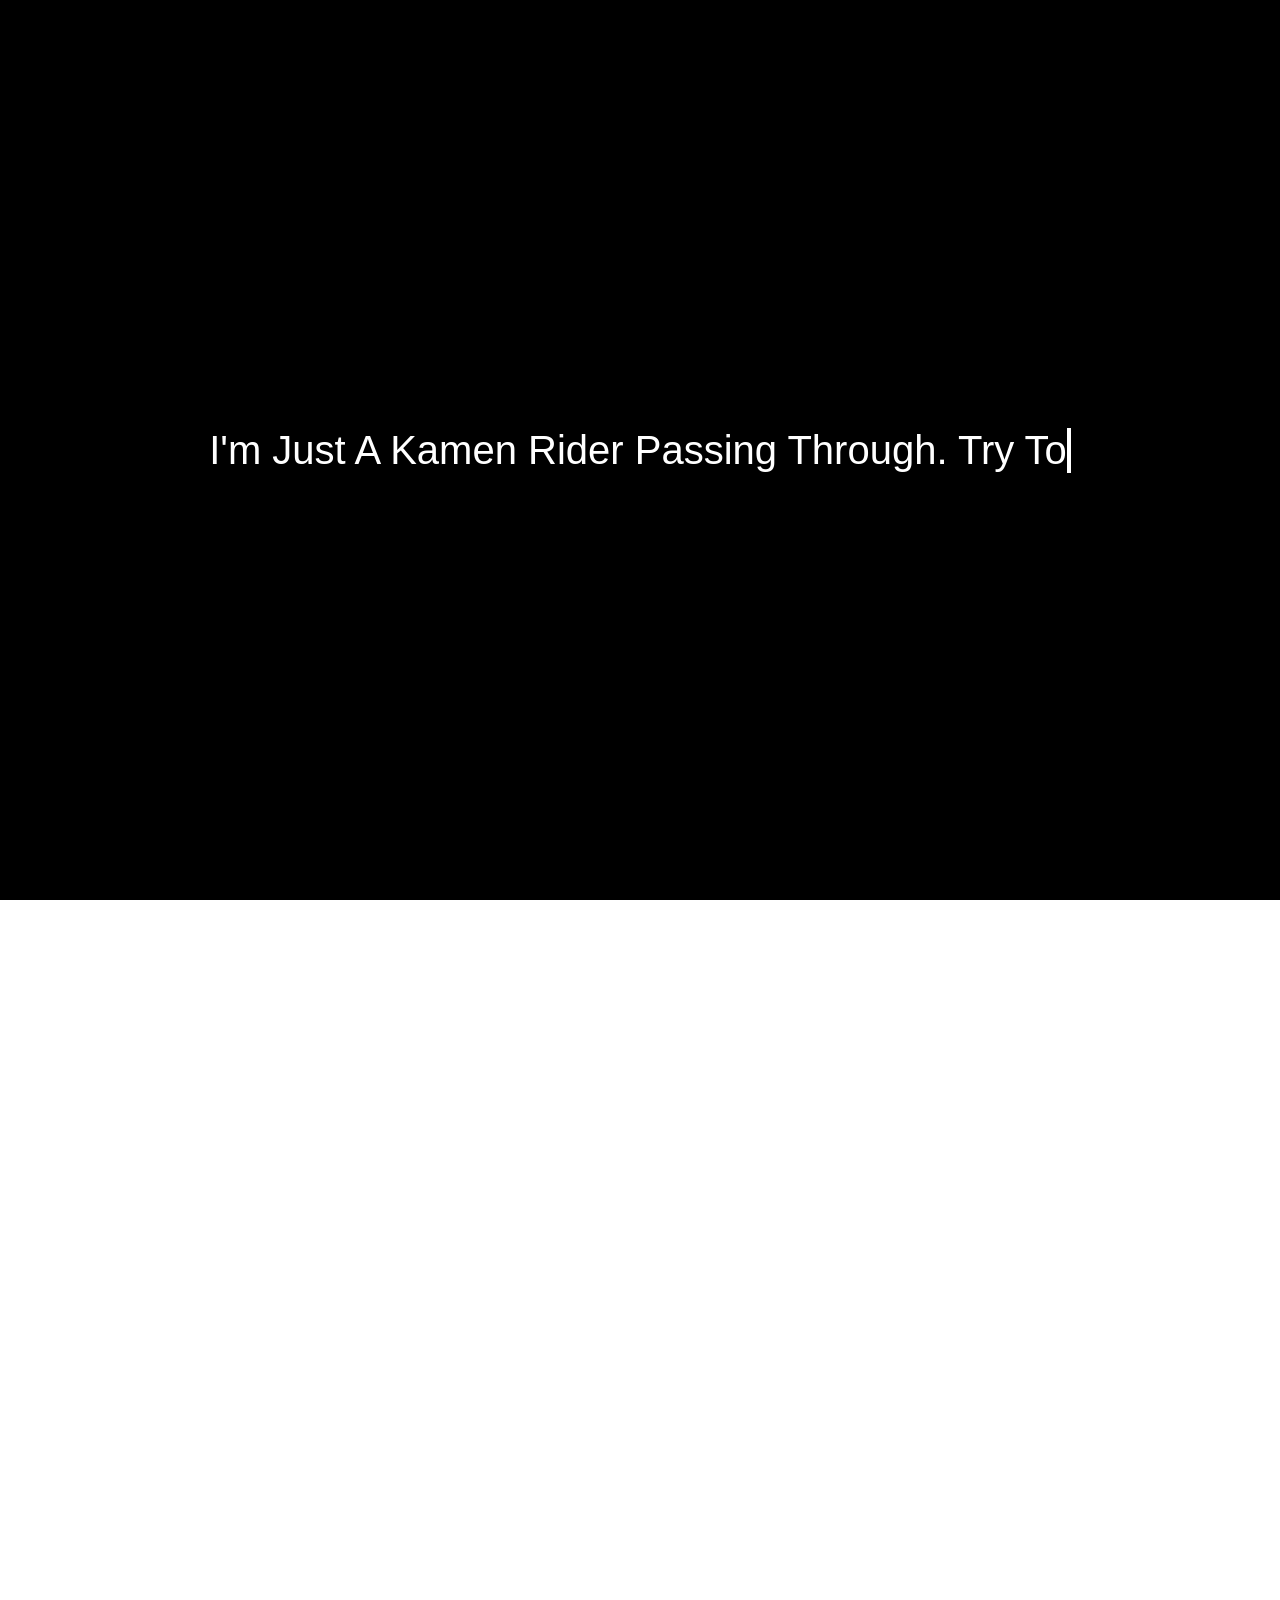
==== commit f9d6f65d: "Revert "Change pathfile" This reverts commit 324e94c9b2315ea48b8bb35d23806d67a14f5235." ====
--- a/index.html
+++ b/index.html
@@ -74,7 +74,7 @@
     
     <div class="about-container" id="aboutMyself">
         <div class="about-image">
-            <img src="../driedAgedBanana.github.io/img/BonImageCompressed.jpg" alt="About Me Image">
+            <img src="./img/BonImageCompressed.jpg" alt="About Me Image">
         </div>
         <div class="about-text">
             <p> Hi there! My name is Bon. I'm a 3th year student at the <span class="edublock-3">SiNTLUCAS</span> in Eindhoven at which I'm following a Game Development education.
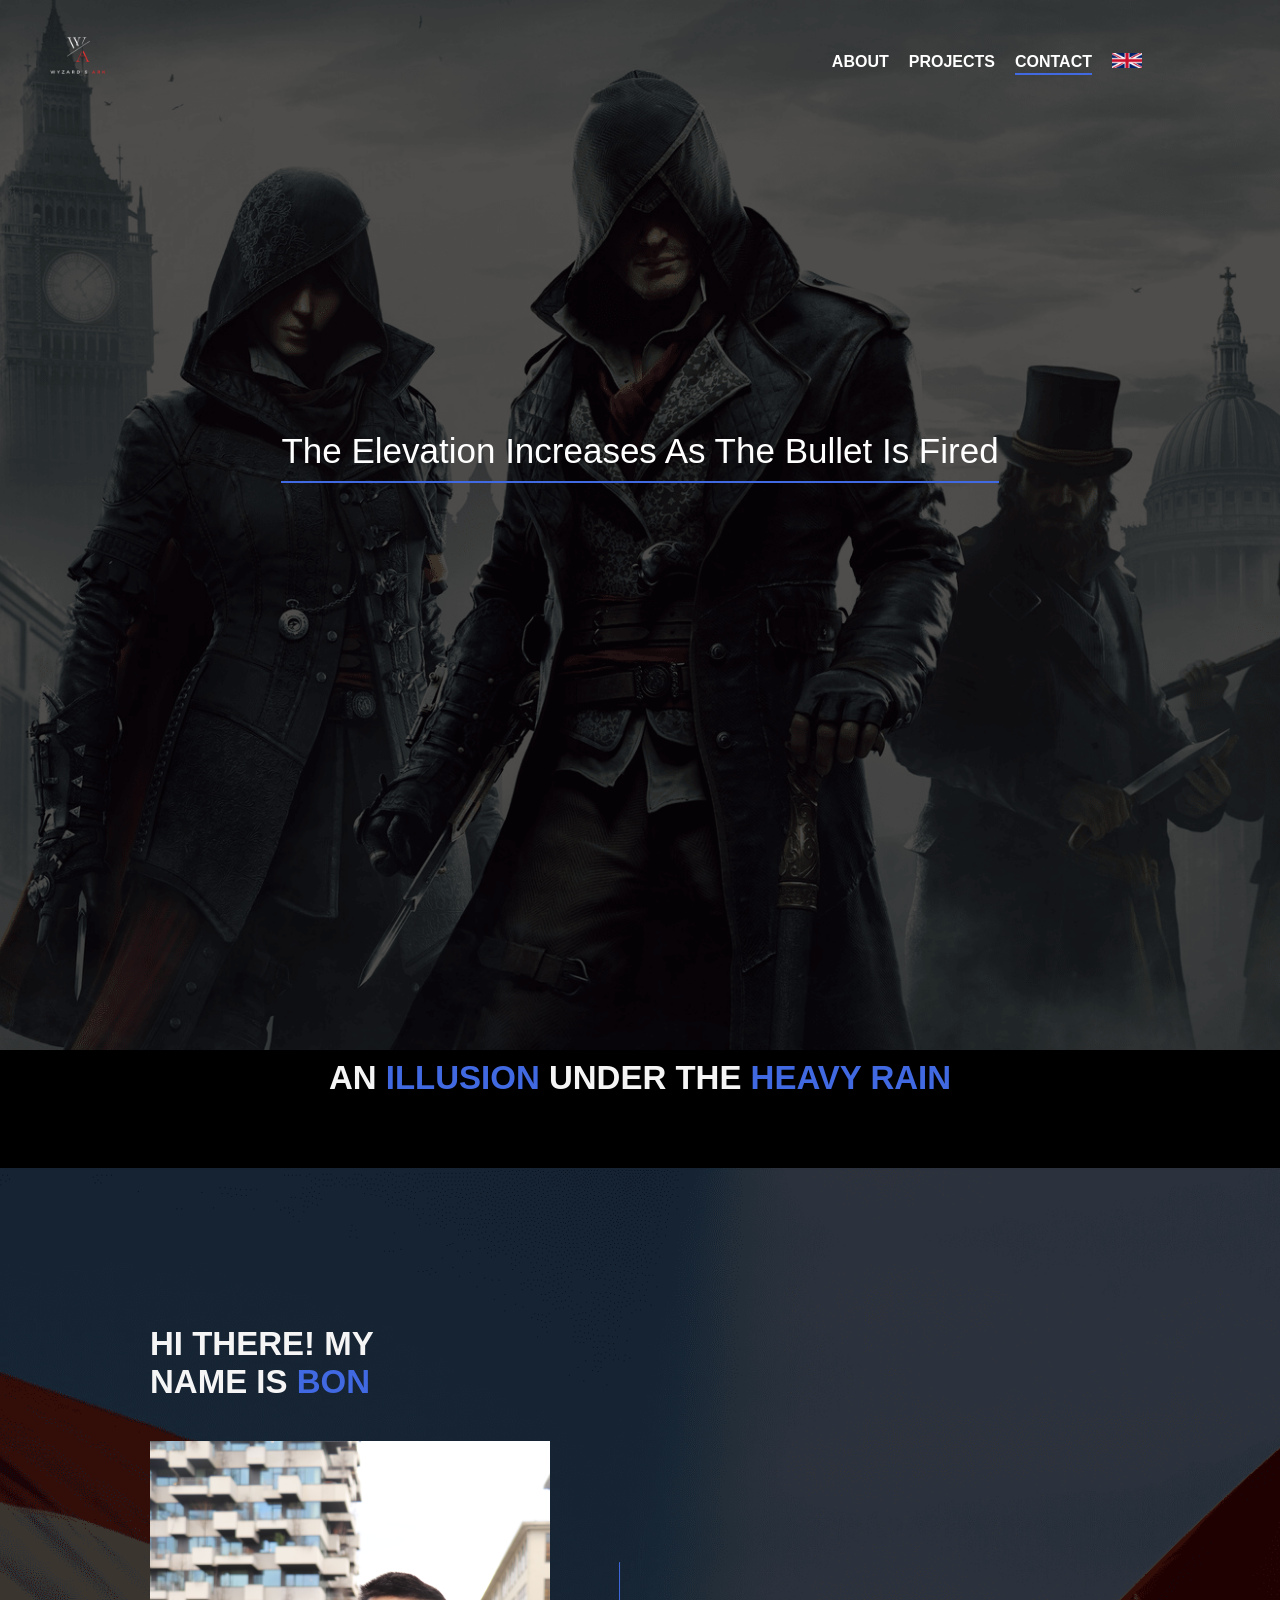
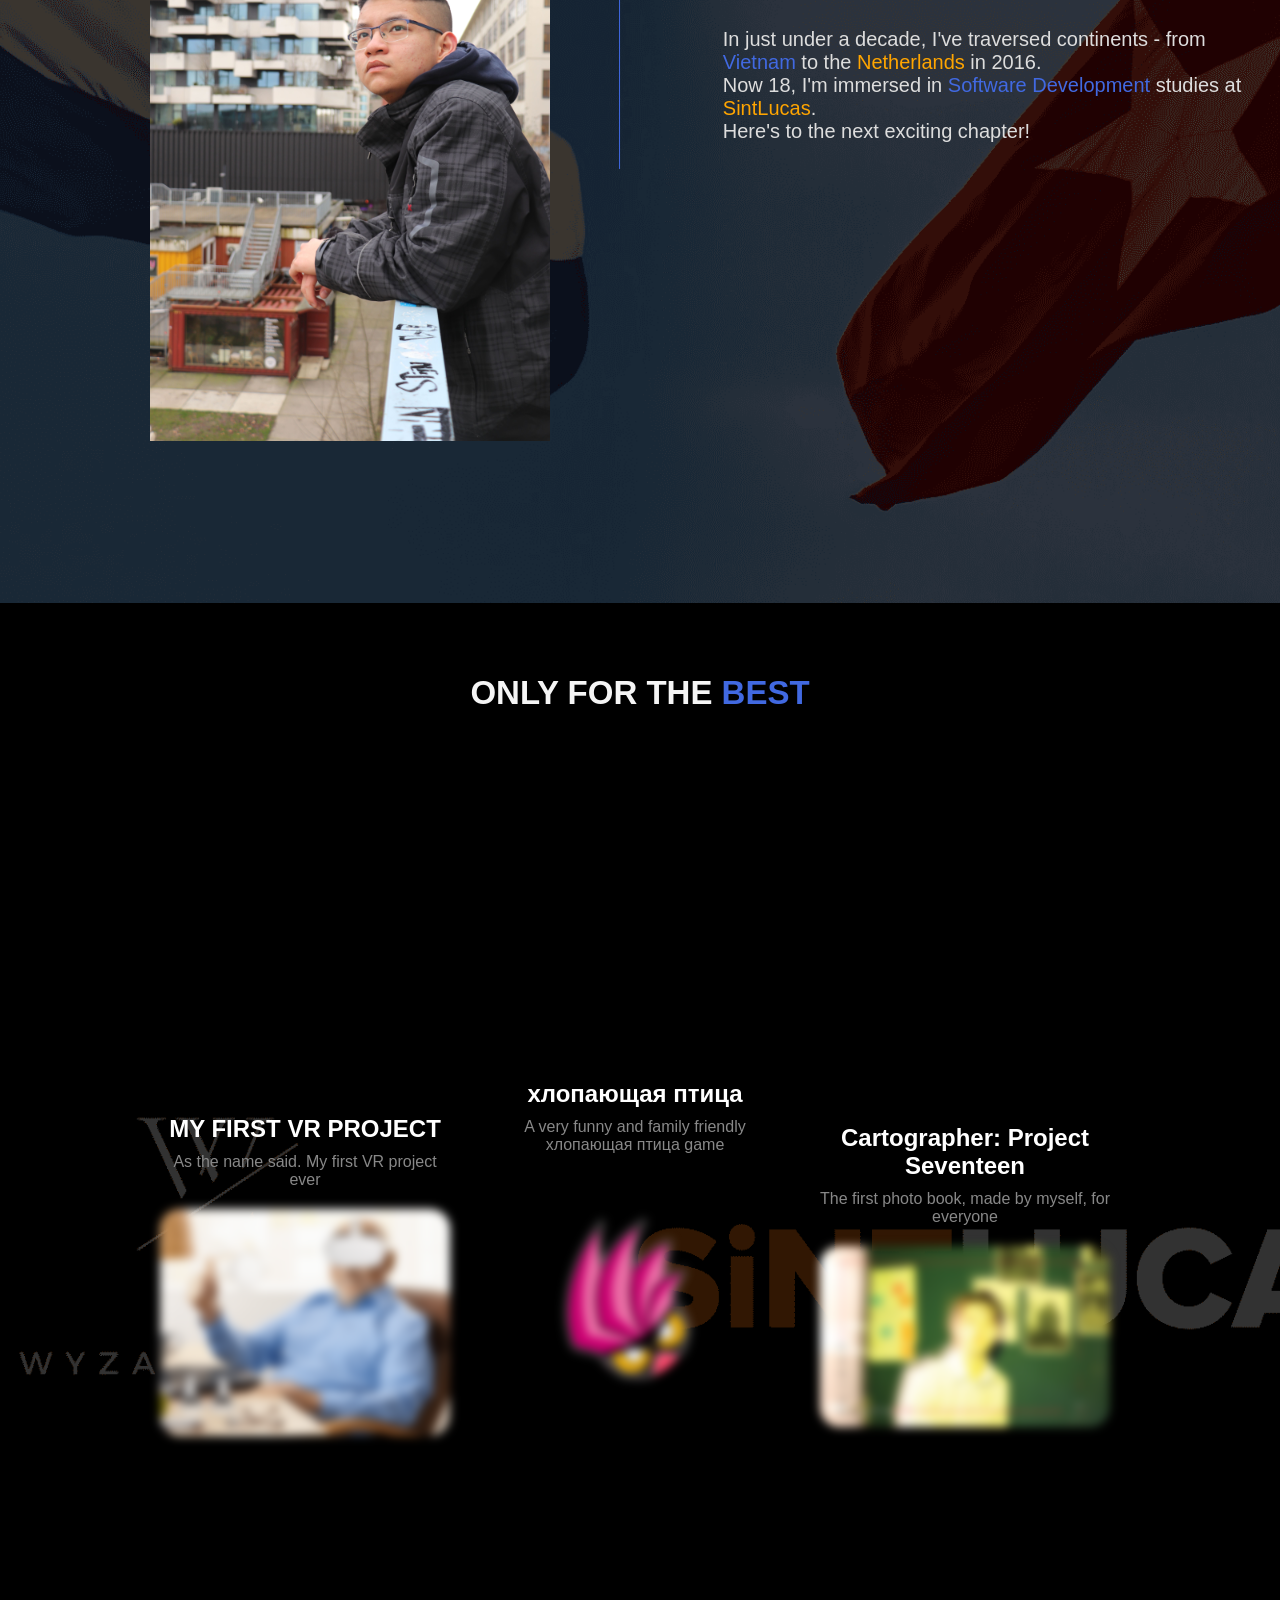
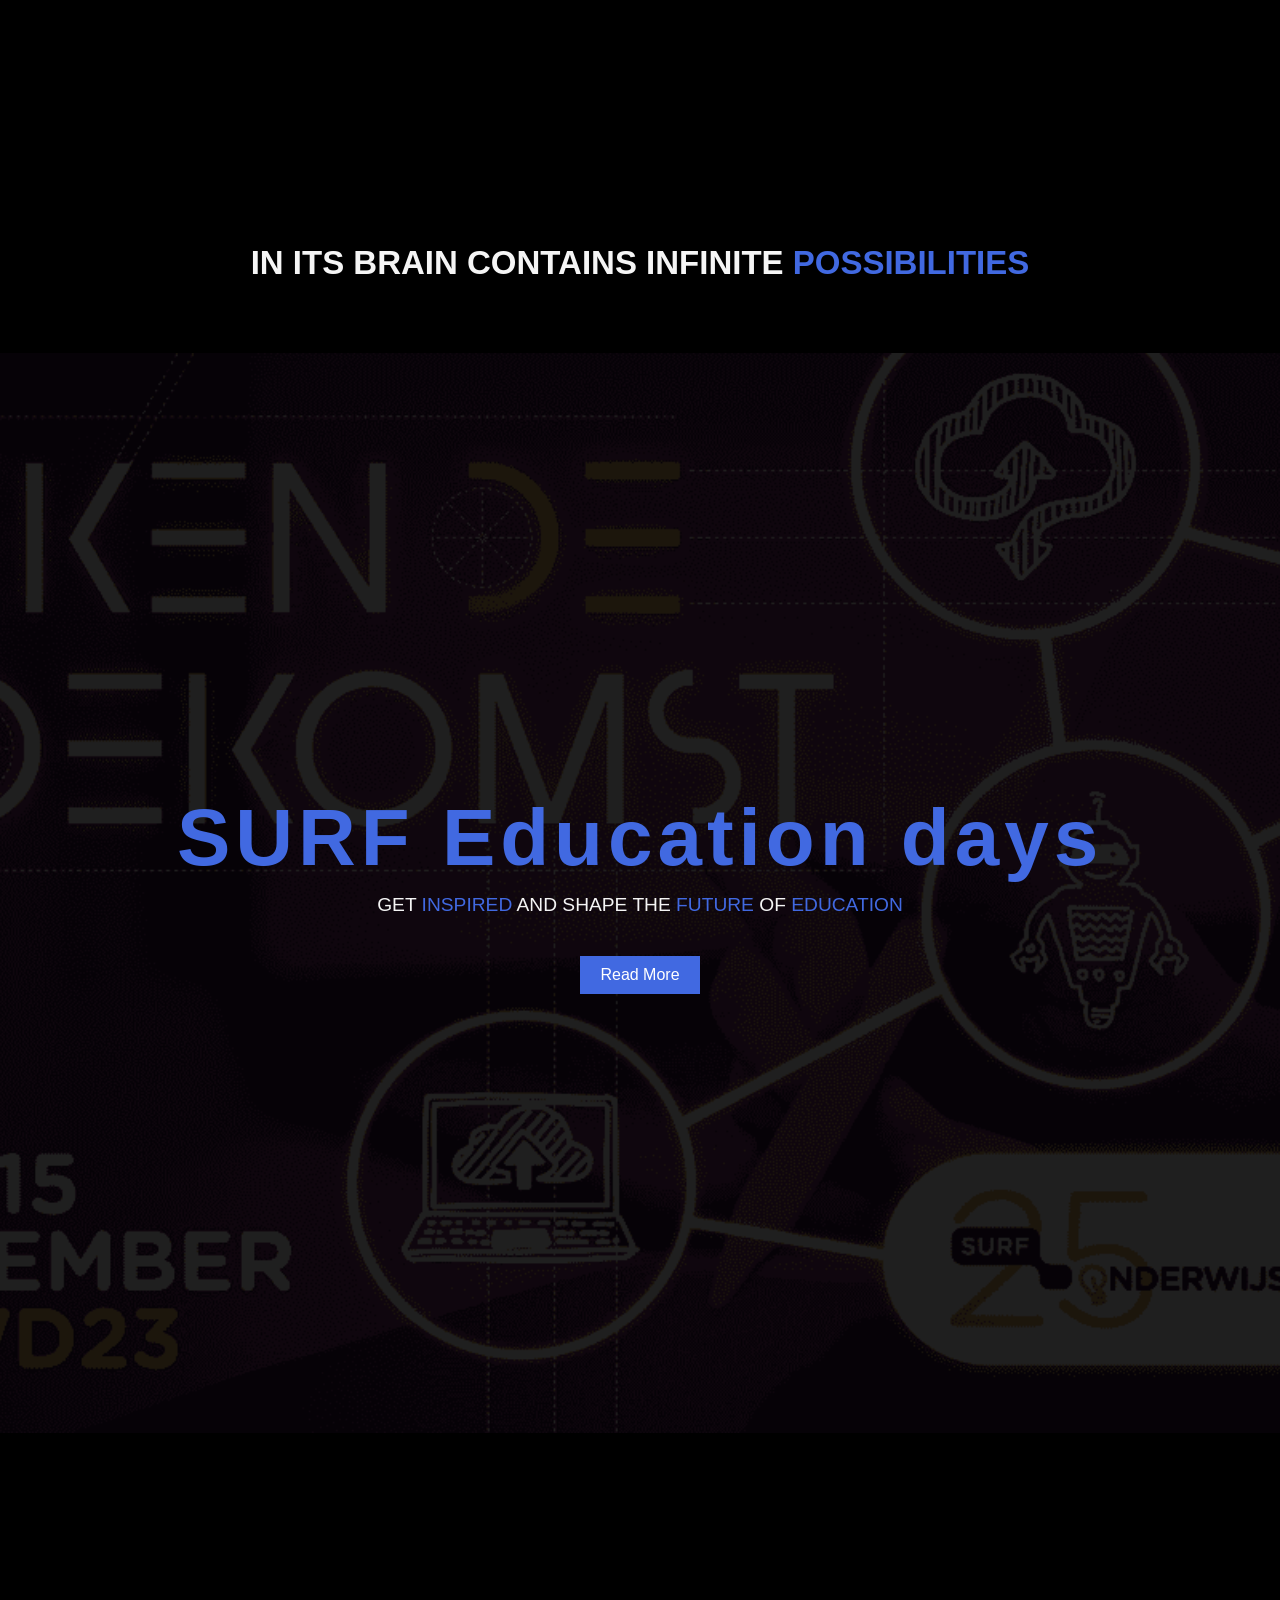
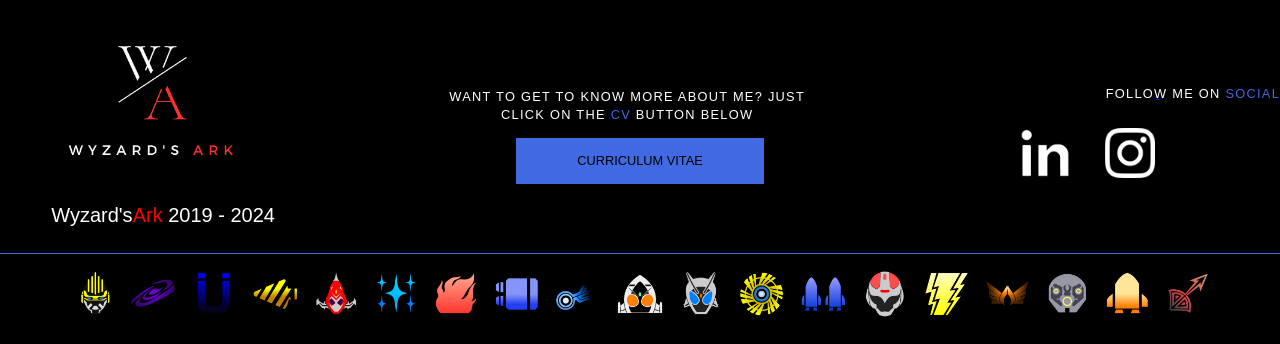
==== commit ef393c5b: "Revert "A new restart" This reverts commit f54c218b17827e5145107e304de55b7fb6209eaf." ====
--- a/index.html
+++ b/index.html
@@ -1,343 +1,158 @@
 <!DOCTYPE html>
 <html lang="en">
 <head>
+    <meta name="viewport" content="width=device-width, initial-scale=1.0">
+    <link rel="icon" type="image/x-icon" href="./Img/WA.jpg">
     <meta charset="UTF-8">
-    <meta name="viewport" content="width=device-width, initial-scale=1.0">
-    <title>Project Porto</title>
-    <link rel="stylesheet" href="./CSS/style.css">
-    <link rel="icon" href="./img/WA.jpg">
+    <title>WyzardArk</title>
+    <link rel="stylesheet" href="CSS/style.css">
 </head>
-<body>
-    <!-- Intro Section -->
-    <div id="loading-screen">
-        <div id="quote-container">
-            <span id="quote"></span>
+<body class="background" onload="typeText()">
+
+    <nav class="navbar">
+        <div class="nav">
+            <a href="./index.html">
+                <img src="Img/WALogo-removebg-preview.png" class="brand-logo" alt="">
+            </a>
+            <div class="nav-items">
+                <ul class="menu-bar">
+                    <li><a href="#Aboutme">About</a></li>
+                    <li><a href="#project-highlight">Projects</a></li>
+                    <li><a href="mailto:cao.bon2805@gmail.com" class="contact-button">Contact</a></li>
+                </ul>
+
+                <div class="language-selector" id="languageSelector">
+                    <a href="#" class="language-link" id="uk-link">
+                        <div class="flag-icon uk-flag"></div>
+                        <img src="Img/Union_Jack.png" alt="">
+                    </a>
+                    <div class="language-dropdown-content">
+                        <a href="./DUTCH/indexNL.html" id="nl-link">
+                            <div class="flag-icon nl-flag"></div>
+                            Nederlands
+                        </a>
+                        <a href="./VIETNAMESE/indexVN.html" id="vn-link">
+                            <div class="flag-icon vn-flag"></div>
+                            Tiếng Việt
+                        </a>
+                    </div>
+                </div>
+
+            </div>
         </div>
+    </nav>
+<!-- hero section -->
+<header class="hero-section">
+        <p class="sub-heading" style="color: white;" id="typing-text"></p>
+</header>
+
+<header class="explore" id="explore">
+    <div class="explore-content">
+        <h1>AN <span>ILLUSION</span> UNDER THE  <span>HEAVY RAIN</span></h1>
     </div>
-    <section class="intro" id="intro">
-        <header>
-            <div class="logo">
-                Wyzard's<span class="ark">Ark</span>
+</header>
+
+
+<!-- Add the "fade-in" class to the elements you want to animate -->
+    <section class="aboutMe" id="Aboutme">
+        <div class="explore-me fade-in">
+            <div>
+                <h1>HI THERE! MY NAME IS <span>BON</span></h1>
+                <img class="myIMG" src="Img/BonImageCompressed.jpg" alt="">
             </div>
-            <nav class="menu">
-                <!-- Burger Menu Toggle -->
-                <div class="menu-toggle" id="nav-toggle" aria-haspopup="true" aria-expanded="false">
-                    <span></span>
-                    <span></span>
-                    <span></span>
-                </div>
-                <!-- Navigation Links -->
-                <ul class="nav-list" id="nav-list">
-                    <li><a href="#aboutMeSection">About Me</a></li>
-                    <li><a href="#projectSection">Projects</a></li>
-                    <li><a href="mailto: cao.bon2805@gmail.com" class="contact-button">Contact</a></li>
-                </ul>
-            </nav>
-            <nav class="language-menu">
-                <!-- Language Toggle (Union Jack Emoji) -->
-                <div class="language-toggle" id="lang-toggle" aria-haspopup="true" aria-expanded="false">
-                    🇬🇧
-                </div>
-                <!-- Language Options -->
-                <ul class="language-list" id="language-list">
-                    <li><a href="./NEDERLANDS/indexNL.html">Nederlands 🇳🇱</a></li>
-                    <li><a href="./VIETNAMESE/indexVIE.html">Tiếng Việt 🇻🇳</a></li>
-                </ul>
-            </nav>
-        </header>
-        
-        
-
-        <main class="intro-content">
-            <div class="design-caption">
-                <h3>Design by Bon Cao, a personal Portfolio</h3>
-            </div>
-            <div class="main-caption">
-                <h1>
-                    <span class="new-look">New <span class="highlight">Look</span></span>,<br>
-                    <span class="same-core">Same <span class="highlight">Core</span></span>
-                </h1>
-                <h2>Welcome (back) to <span class="highlight">Project Porto</span>, ver 1.5</h2>
-            </div>
-        </main>
-        <div class="arrow-container">
-            <img src="./img/DownArrow.png" alt="Scroll Down Arrow">
+            <div class="line"></div>
+            <p>In just under a decade, I've traversed continents - from <span>Vietnam</span> to the <span class="sint-span">Netherlands</span> in 2016. <br>Now 18, I'm immersed in <a id="sd-link" href="https://www.sintlucas.nl/opleiding/software-development/"><span>Software Development</span></a> studies at <a id="sint-link" href="https://www.sintlucas.nl/"><span class="sint-span">SintLucas</span></a>. <br> Here's to the next exciting chapter!</p>
         </div>
     </section>
 
-    <!-- About Me Section -->
-<section class="aboutMe">
-    <!-- Moving Quote Section -->
-    <div class="aboutMe-scrolling-title" id="scrolling-title-mobile">
-        <h2>Something About Me - Something About Me - Something About Me - Something About Me - Something About Me</h2>
+
+<header class="operation" id="operation">
+    <div class="operation-content">
+        <h1>ONLY FOR THE <span>BEST</span></h1>
     </div>
-    
-    <div class="about-container" id="aboutMyself">
-        <div class="about-image">
-            <img src="./img/BonImageCompressed.jpg" alt="About Me Image">
+</header>
+
+<section class="projects" id="project-highlight">
+    <div class="projects-content fade-in">
+        <div class="project">
+            <a class="project-links" href="https://www.behance.net/gallery/200778233/My-First-VR-Project?">
+            <h2>MY FIRST <span>VR</span> PROJECT</h2>
+            <p>As the name said. My first VR project ever</p>
+            <img src="Img/HaroldVR.png" alt="Project 1" class="project-image">
+            </a>
         </div>
-        <div class="about-text">
-            <p> Hi there! My name is Bon. I'm a 3th year student at the <span class="edublock-3">SiNTLUCAS</span> in Eindhoven at which I'm following a Game Development education.
-                On this portoflio website I'm hoping to teach you more about me and the work i've created!</p>
+
+        <div class="project">
+            <a class="project-links" href="https://www.behance.net/gallery/180998275/Project-Rigidbirdy?">
+            <h2><span>хлопающая птица</span></h2>
+            <p>A very funny and family friendly хлопающая птица game</p>
+            <img src="./Img/BirdExaid-removebg-preview.png" alt="Project 2" class="project-image">
+            </a>
+        </div>
+
+        <div class="project">
+            <a class="links" href="https://www.behance.net/gallery/194941511/Cartographer-Project-Seventeen">
+            <h2><span>Cartographer</span>: Project <span>Seventeen</span></h2>
+            <p>The first photo book, made by myself, for everyone</p>
+            <img src="Img/Project 17 PNG FINALE.jpg" alt="Project 3" class="project-image">
+            </a>
+        </div>
+
+    </div>
+
+</section>
+
+<header class="mirage" id="mirage">
+    <div class="mirage-content">
+        <h1>IN ITS BRAIN CONTAINS INFINITE <span>POSSIBILITIES</span></h1>
+    </div>
+</header>
+
+    <section class="highlight">
+        <div class="highlight-content">
+            <h2 class="mirage-text"><span>SURF Education days</span></h2>
+            <p>GET <span>INSPIRED</span> AND SHAPE THE <span>FUTURE</span> OF <span>EDUCATION</span></p>
+            <a href="./ENGLISH/mirage.html"><button class="btn">Read More</button></a>
+        </div>
+        <img class="SURF-wallpaper" src="Img/DarkSurfWallpaper.png" alt="">
+        <!--<video autoplay muted loop class="background-video" id="background-video">
+            <source src="./Video/Day1SURFedited.mp4" type="video/mp4">
+            Your browser does not support the video tag :(
+        </video>-->
+    </section>
+
+
+<footer class="footer">
+    <div class="footermainrow">
+        <img class= "footer-logo" src="./Img/WALogo.png" alt="">
+        <p class="footer-title">Wyzard's<span>Ark</span> 2019 - 2024</p>
+    </div>
+
+    <div class="contact-me">
+        <div class="footercaps">Want to get to know more about me? Just click on the <span>CV</span> button below</div>
+        <a href="./BonCVRenewWText.pdf" download><button class="question-button">Curriculum Vitae</button></a>
+
+            <div class="social-media">Follow me on <span> social media</span>
+                <a class="instagram" href="https://www.instagram.com/koreaanse_bladman/" target="_blank">
+                    <img src="Img/instawhite.png" id="instagram" alt="">
+                </a>
+
+                <a href="https://www.linkedin.com/in/bon-cao-332283220/" target="_blank">
+                    <img src="Img/whiteLinkedin.png" id="linkedin" alt="">
+                </a>
+            </div>
+
+    </div>
+
+    <div class="footer-line">
+        <div class="footer-cap">
+            <img class="footer-banner" src="./Img/Fourze%20icons%20(i%20tried).png" alt="">
+            <img class="phone-footer-banner" src="./Img/FirstFiveCroppedNew.png" alt="">
         </div>
     </div>
-</section>
 
-<!-- About Me Education Section -->
-<section class="aboutMe-education" id="aboutMeSection">
-    <h2>Education</h2>
-    <div class="education-container">
-        <!-- Education Block 1 -->
-        <div class="education-block">
-            <img src="./img/StedelijkCollegeEindhoven.png" class="school-logo" alt="Stedelijk College Logo">
-            <a class="schoolText-link" href="https://www.stedelijkcollege.nl/oude-bossche-baan/eerste-opvang-anders-taligen/first-admission-for-non-native-speakers-en/" target="_blank"><h3><span class="edublock-1">FAFN-NS</span> (2017-2018)</h3></a>
-            <p>First Admission For Non-Native Speakers</p>
-        </div>
-        <!-- Education Block 2 -->
-        <div class="education-block" id="edublock-2">
-            <img src="./img/logo_Sondervick_college_fc_Horizontaal.png" class="school-logo" alt="Sondervick College Logo">
-            <a class="schoolText-link" href="https://sondervick.nl/vmbo/de-opleiding/produceren-installeren-en-energie/" target="_blank"><h3><span class="edublock-2">Pre-Vocational Secondary Education (PVSE)</span> (2018-2022)</h3></a>
-            <p>Produce, Install and Energy</p>
-        </div>
-        <!-- Education Block 3 -->
-        <div class="education-block" id="edublock-3">
-            <img src="./img/sint-lucas.webp" class="school-logo" alt="SiNTLUCAS-logo">
-            <a class="schoolText-link" href="https://www.sintlucas.nl/opleiding/software-development" target="_blank"><h3><span class="edublock-3">Secondary Vocational Education (SVE)</span> (2022-2026)</h3></a>
-            <p>Software Development</p>
-        </div>
-    </div>
-</section>
-
-<!-- Skills Section -->
-<section class="aboutMe-skills">
-    <h2>Skills</h2>
-    <div class="skills-container">
-        <!-- Skill Block 1: Unity -->
-        <div class="skill-block">
-            <a href="https://unity.com/" target="_blank"><img src="./img/Unity.png" class="skill-icon" alt="Unity Icon"></a>
-            <h3 class="unity-text">Unity</h3>
-        </div>
-        <!-- Skill Block 2: C# -->
-        <div class="skill-block">
-            <a href="https://learn.microsoft.com/en-us/dotnet/csharp/" target="_blank"><img src="./img/c-sharp.png" class="skill-icon" alt="C# Icon"></a>
-            <h3 class="csharp-text">C#</h3>
-        </div>
-        <!-- Skill Block 3: HTML -->
-        <div class="skill-block">
-            <a href="https://en.wikipedia.org/wiki/HTML" target="_blank"><img src="./img/HTML.png" class="skill-icon grayscale" alt="HTML Icon"></a>
-            <h3 class="html-text">HTML</h3>
-        </div>
-        <!-- Skill Block 4: CSS -->
-        <div class="skill-block">
-            <a href="https://en.wikipedia.org/wiki/CSS" target="_blank"><img src="./img/css-icon.png" class="skill-icon grayscale" alt="CSS Icon"></a>
-            <h3 class="css-text">CSS</h3>
-        </div>
-        <!-- Skill Block 5: PremierPro -->
-        <div class="skill-block">
-            <a href="https://www.adobe.com/products/premiere.html" target="_blank"><img src="./img/Adobe_Premiere_Pro_CC_icon.svg.png" class="skill-icon grayscale" alt="PremierPro Icon"></a>
-            <h3 class="premierpro-text">Adobe Premier Pro</h3>
-        </div>
-    </div>
-</section>
-
-
-
-<!-- Project Section -->
-<section class="projects" id="projectSection">
-    <div class="scrolling-title">
-        <h2>
-            Only For The <span id="BestRed">Best</span> - Only For The 
-            <span id="BestRed">Best</span> - Only For The 
-            <span id="BestRed">Best</span> - Only For The 
-            <span id="BestRed">Best</span> - Only For The 
-            <span id="BestRed">Best</span>
-        </h2>
-    </div> <!-- Closing scrolling-title -->
-
-    <div class="scrolling-container">
-        <div class="grid-container">
-            <!-- Project 1 -->
-            <div class="grid-item large" 
-                data-title="Escape the Maze: Codename Hyphen" 
-                data-description="The original name of this project was <b>Project Show Yourself</b>, but I renamed it <i>Project Hyphen</i> because I liked it better. It was the first project I was assigned during my internship. The goal of the project was to test my programming and game development skills. In <i>Show Yourself</i>, I had to create a game with a maze containing moving walls, with a deadline of around 3 weeks. During those 3 weeks, I created a game that incorporated many ideas and inspirations from other well-known games."
-                data-banner="./img/CodenameHyphen.png" 
-                data-images="./img/CodeNameHyphen/HyphenMenu.PNG, ./img/CodeNameHyphen/Tutorial1.PNG, ./img/CodeNameHyphen/Tutorial2.PNG, ./img/CodeNameHyphen/TutorialInteractable.PNG, ./img/CodeNameHyphen/Gameplay1.PNG, ./img/CodeNameHyphen/LightShowcase.PNG" 
-                data-videos=""
-                data-additional-text="To learn more about Project Hyphen and its technical design, <a href='https://github.com/driedAgedBanana/ProjectHyphen/tree/main' target='_blank'>visit the project's GitHub page</a>. You’ll find a detailed game document available (currently in Dutch, with an English version coming soon).">
-                <img src="./img/LogoHyphenBannerBig.png" alt="Project Hyphen">
-                <div class="title">Escape the Maze: Codename Hyphen</div>
-            </div>
-
-            <!-- Project 2 -->
-            <div class="grid-item small" 
-                data-title="QUBE: Project Kuijpers" 
-                data-description="<b>Project QUBE (codename: Kuijpers)</b> is an <i>AR initiative</i> designed to help SiNTLUCAS students understand volume and perimeter concepts in math. Created on April 17, 2024, the project has not been fully launched, but it was successfully showcased at the <b>Fontys XR</b> event on June 21, 2024, despite being unfinished. As the first student to lay the groundwork for this project, I placed the initial stepping stone, and future students will continue to work on and improve it. 
-                                Once completed, the project will be implemented as part of the school's program to aid students in mastering math concepts using AR, projecting cubes and 3D shapes into physical spaces for interactive learning." 
-                data-banner="./img/AR.webp" 
-                data-images="./img/QUBE_1.jpg, ./img/QUBE_2.jpg, ./img/QUBE_3.jpg, ./img/QUBE_4.jpg, ./img/Media (1).jpg, ./img/Media (2).jpg,
-                            ./img/Media (3).jpg, ./img/Media (4).jpg, ./img/Media (5).jpg, ./img/Media (6).jpg, ./img/Media (7).jpg, ./img/Media (8).jpg, ./img/Media (9).jpg, ./img/Media (10).jpg, ./img/Media (11).jpg, ./img/Media (12).jpg, ./img/Media (13).jpg, ./img/Media (14).jpg" 
-                data-videos=""
-                data-additional-text="The Fontys XR event is organized by Fontys Eindhoven and aims to bring together students from different schools to conduct workshops on their XR/AR-related projects. These projects may range from games designed for people with disabilities, health improvement through gamified exercises, or training-focused applications. The event not only helps students refine their projects with feedback from teachers and peers but also allows educators to gain new insights into virtual reality and explore how it can be integrated into training programs.">
-                <img src="./img/LogoQUBESmall.png" alt="Project Kuijpers">
-                <div class="title">QUBE: Project Kuijpers</div>
-            </div>
-
-            <!-- Project 3 -->
-            <div class="grid-item small"
-                data-title="VR Shooter" 
-                data-description="The VR shooter was my first project in virtual reality. Although simple, I learned a lot about developing a VR game. I also had many enjoyable experiences while creating the game and using the <i>Quest 2 VR</i> headset." 
-                data-banner="./img/VRShoot.PNG" 
-                data-videos="./img/1-my-first-vr-project-720.mp4, ./img/5-my-first-vr-project-646.mp4"
-                data-additional-text="Inspired by Doom, you, the player, are equipped with two weapons: a Glock and an AUG. You're placed in a battlefield with tall walls and countless enemies. While they may not be smart, their sheer numbers make them a threat, as they can flank you if you're not careful. The goal is simple: see who can eliminate the most enemies.">
-                <img src="./img/HaroldVR.png" alt="Project 3">
-                <div class="title">VR Shooter</div> <!-- Hidden by default, appears on hover -->
-            </div>
-
-            <!-- Project 4 -->
-            <div class="grid-item large"
-                data-title="Project Porto 1" 
-                data-description="Porto 1 is my personal website project, part of my second semester assignment in year two. The site’s purpose is to introduce myself and showcase the projects I’ve worked on. Although I’m not a web developer, I aimed to make the site visually appealing and optimized for fast load times and smooth user experience.
-                <br><br>A standout feature of Porto 1 is its <b>mobile layout</b>, recognizing that most people access websites on their phones rather than laptops or desktops. I dedicated time to developing a mobile-friendly layout. Additionally, to reach a wider audience, I created a popup menu that links to <i>Dutch</i> and <i>Vietnamese</i> versions of the homepage. Since not everyone is fluent in English, I wanted to ensure that language barriers wouldn’t disrupt the user experience, so I added these two languages for accessibility." 
-                data-banner="./img/PortoBannerLogoSmallPopup.png" 
-                data-images="./img/Porto1/Porto1_1.PNG, ./img/Porto1/Porto1_2.PNG, ./img/Porto1/Porto1_3.PNG, ./img/Porto1/Porto1_4.PNG, ./img/Porto1/Porto1_5.PNG,
-                ./img/Porto1/Porto1_6.PNG, ./img/Porto1/Porto1_7.PNG, ./img/Porto1/Porto1_8.PNG, ./img/Porto1/Porto1_9.PNG, ./img/Porto1/Porto1_10.PNG,./img/Porto1/Porto1_11.PNG, ./img/Porto1/Porto1_12.PNG, ./img/Porto1/PortoPhone_1.PNG, ./img/Porto1/PortoPhone_2.PNG,
-                ./img/Porto1/PortoPhone_3.PNG, ./img/Porto1/PortoPhone_4.PNG, ./img/Porto1/PortoPhone_5.PNG, ./img/Porto1/PortoPhone_6.PNG, ./img/Porto1/PortoPhone_7.PNG, ./img/Porto1/PortoPhone_8.PNG,
-                ./img/Porto1/PortoPhone_9.PNG, ./img/Porto1/PortoPhone_10.PNG, ./img/Porto1/PortoPhone_11.PNG, ./img/Porto1/PortoPhone_12.PNG" 
-                data-additional-text="Over time, Porto 1 started to reveal its weaknesses. It lacked sufficient information about me, and updating new projects became increasingly difficult as the codebase grew too complex to modify easily. This complexity forced me to only select my top three projects to showcase on the site. Additionally, the layout of the website never fully satisfied me, leading to the decision to replace Porto 1 with the current project you are viewing now: <b>Porto 1.5</b>.
-                <br><br>
-                Building on the legacy of Porto 1, Porto 1.5 retains its core values but brings significant improvements. It includes more comprehensive information about me and offers the flexibility to showcase more potential projects in the future.">
-                <img src="./img/LogoPortoBannerBig.png" alt="Project 4">
-                <div class="title">Project Porto 1</div> <!-- Hidden by default, appears on hover -->
-            </div>
-
-            <!-- Project 5 -->
-            <div class="grid-item large"
-            data-banner="./img/RBBannerLogoSmallPopup.png"
-                data-title="Project: Rigidbirdy" 
-                data-description="Rigidbody was my first major project during my first year of game development. It was part of a special program at SiNTLUCAS, where I had the chance to develop projects of my choice to demonstrate my passion and ability to continue in Game Development. For this project, I chose to create a spin-off of <i>Flappy</i> Bird with different modes. Initially, I followed a tutorial video, but I later designed various levels, including co-op mode, increased gravity, and obstacles like flying knives. You can view the final result in detail on my <a href='https://www.behance.net/gallery/180998275/Project-Rigidbirdy' target='_blank'>Behance post</a>." 
-                data-images="./img/FlappyBirdMenu1.png, ./img/FlappyBirdMenu2.png, ./img/FlappyBirdMenu3.png, ./img/FlappyBirdMenu4.png">
-                <img src="./img/RBLogoBig.png" alt="Project Rigidbirdy">
-                <div class="title">Project: Rigidbirdy</div>
-            </div>
-
-            <div class="grid-item medium"
-            data-banner="./img/VoidEdge.webp"
-                data-title="Project Codename: Space" 
-                data-description="<b>Codename: Space</b> was the first project I worked on with two classmates, where we collaborated to develop a game. We called ourselves <b>2DudesStudio</b>, driven by the dream of creating an indie studio with promising projects and games. During this time, we created a rough draft and an alpha tech demo titled <b>Codename Space</b> for the <i>Shine!</i> event, showcasing it to parents, teachers, and fellow students.
-                <br><br>
-                Although Space had a lot of potential, the project only reached the alpha tech demo stage, and the ideas remained in draft form. Unfortunately, 2DudesStudio disbanded shortly after due to creative differences and delays in character design. Despite the dissolution, I gained valuable lessons that shaped my journey in game development.
-                <br><br>
-                If you'd like to learn more about the project, check out <a href='https://www.behance.net/gallery/165662703/Project-Space' target='_blank'>my post on BeHance</a>. (Dutch only)
-                <br><br>
-                Also check out the <a href='https://github.com/driedAgedBanana/codeNameSpace' target='_blank'>GitHub page</a>." 
-                data-images="">
-                <img src="./img/LogoSPACEmall.png" alt="Project Space">
-                <div class="title">Project Codename: Space</div>
-            </div>
-
-            <div class="grid-item large"
-            data-banner="./img/Project_17_PNG_FINALE_COVER.jpg"
-                data-title="Cartographer: Project Seventeen" 
-                data-description="<b>Cartographer: Project Seventeen</b> was my first project outside of game development. I studied photography for three months as my elective course, simply because photography has always been a passion of mine. At one point, I had debated between pursuing game development or photography in my studies; in the end, I chose game development, but the allure of photography continued to draw me in, and I wanted to experience the world through the lens at least once.
-                <br><br>
-                During my three-month photography course, I received an assignment that remains a personal favorite: to create a photo series about seventeen-year-olds, capturing their style, lifestyle, and unique stories in a printed album. This project is particularly meaningful to me, as it gave me a fresh perspective and creative freedom beyond what I experienced in game development. I didn't worry about finding models since I knew several classmates from my first year who were open to participating. All I needed was to borrow a camera and start shooting." 
-                data-images="./img/Carto_1.JPG, ./img/Carto_2.JPG, ./img/Carto_3.JPG, ./img/Carto_4.JPG, ./img/Carto_cover_beta.png"
-                data-videos="./img/FINAL_teaser.mp4"
-                data-additional-text="After selecting my best shots, I began designing the album, which turned out to be my busiest and most challenging period. The project required me to use <i>Adobe InDesign</i>, a program I had never worked with before. With guidance from my teachers, I gradually developed a unique style for my book. The story I wanted to tell focused on the thoughts, emotions, love, and growth of young people at seventeen (interestingly, none of the people featured were exactly seventeen; they were either older or younger).
-                <br><br>
-                As the project progressed, I decided to challenge myself further by creating and editing a teaser video. Video editing had been something I enjoyed, especially after using Premiere Pro in a first-year project, and I wanted to dive back into it. Eventually, after much effort, <i>Cartographer</i> was completed.
-                <br><br>
-                To view the full album, check out my <a href='https://www.behance.net/gallery/194941511/Cartographer-Project-Seventeen' target='_blank'>my post on BeHance</a>. A big thank you to all the models who made this project possible!">
-                <img src="./img/LogCartoBig.png" alt="Cartographer: Project Seventeen">
-                <div class="title">Cartographer: Project Seventeen</div>
-            </div>
-
-            <div class="grid-item small"
-            data-banner="./img/Sketch_3.png"
-                data-title="Breaking the Silence" 
-                data-description="<b>Breaking the Silence</b> is a reflective project that marks the conclusion of my three-month photography course, showcasing my skills and creativity within the medium. The project encompasses various themes, including promotional photography for products such as fashion items and the creation of posters addressing societal issues.
-                <br><br>
-                For this project, I focused on the theme of loneliness, inspired by the Dutch campaign <b>Een tegen Eenzaamheid</b> aimed at combating loneliness, particularly among the elderly. My research revealed that while this campaign primarily targets older adults, younger individuals experiencing loneliness often remain overlooked. This insight motivated my choice of topic, highlighting a less-discussed aspect of this social issue.
-                <br><br>
-                The assignment required me to take four photographs: two outdoors and two in a studio setting. After shooting and selecting the images I felt were the most fitting, I explained my choices to my teacher. Here are the results:" 
-                data-images="./img/ETE_1.png, ./img/ETE_2.png, ./img/ETE_3.png, ./img/ETE_4.png"
-                data-additional-text="Once again, a big thank you towards all the models during the making of the project. Without your help I will never be able to create this!">
-                <img src="./img/ChairMan.jpg" alt="Breaking the Silence">
-                <div class="title">Breaking the Silence</div>
-            </div>
-
-            <!-- Repeat for other projects -->
-        </div>
-    </div>
-</section>
-
-
-<!-- Modal Structure -->
-<div id="projectModal" class="modal">
-    <div class="modal-content">
-        <div class="modal-banner">
-            <img src="" alt="Project Banner" class="banner-img">
-            <h1 id="modalTitle">Project Title</h1>
-        </div>
-        <div class="text-box">
-            <h2 class="text-box-title" id="textBoxTitle">Project Information</h2> <!-- Headline for the first text box -->
-            <p id="modalText">More information about the project goes here.</p>
-        </div>
-        <div class="image-grid" id="modalImages">
-            <!-- Dynamic images/videos will be injected here -->
-        </div>
-        <!-- Optional second text box -->
-        <div class="text-box">
-            <h2 class="text-box-title" id="additionalBoxTitle">Additional Information</h2> <!-- Headline for the optional text box -->
-            <p id="additionalModalText">Optional additional information can go here.</p>
-        </div>
-        <!-- Optional footer -->
-        <footer class="modal-footer">
-            <p>Designed by Bon Cao</p>
-        </footer>
-        <span class="close">&times;</span>
-    </div>
-</div>
-
-<!-- Footer Section -->
-<footer class="footer">
-    <div class="footer-top">
-        <p>Anything that you would like to ask? Or are you curious about something?</p>
-        <p>Be The One and send me an email!</p>
-        <button class="contact-button-footer"><a href="mailto:cao.bon2805@gmail.com">Contact me!</a></button>
-    </div>
-
-    <!-- Grouped section with light grey background -->
-    <div class="footer-bottom-group">
-        <div class="footer-bottom">
-            <div class="footer-section">
-                <a href="#intro" class="footer-button" id="backToTopButton">Back to Top</a>
-            </div>
-            <div class="footer-section">
-                <a href="#aboutMyself" class="footer-button">Back to About Me</a>
-            </div>
-            <div class="footer-section">
-                <a href="#projectSection" class="footer-button">Back to Projects</a>
-            </div>
-            <div class="footer-section">
-                <a href="../Website_In_Concept/BonCVRenewWText.pdf" class="footer-button" target="_blank">My Resume</a>
-            </div>
-        </div>
-
-        <div class="footer-images">
-            <img src="./img/HetVolksMok-removebg-preview.png" alt="Image 1" class="footer-extra-logo">
-            <img src="./img/codenameHyphen (2).png" alt="Image 2" class="footer-extra-logo">
-            <img src="./img/Cartographerlogo-removebg-preview.png" alt="Image 3" class="footer-extra-logo">
-            <img src="./img/ProjectPorto1Logo-removebg-preview.png" alt="Image 4" class="footer-extra-logo">
-            <img src="./img/ProjectRBLogo-removebg-preview.png" alt="Image 5" class="footer-extra-logo">
-        </div>
-
-        <div class="footer-copyright">
-            <p>Wyzard'sArk 2019 - 2024</p>
-        </div>
-    </div>
 </footer>
 
-<script src="./JavaScript/script.js"></script>
 </body>
+<script src="./JS/script.js"></script>
 </html>
--- a/CSS/style.css
+++ b/CSS/style.css
@@ -1,1155 +1,1106 @@
-/* General Styles */
 body, html {
+    background-color: black;
+    padding: 0;
+    margin: 0;
+    scrollbar-width: thin;
+    scrollbar-color: #4169e1 transparent;
+    font-family: 'roboto', sans-serif;
+}
+
+body::-webkit-scrollbar {
+    width: 8px;
+}
+body::-webkit-scrollbar-track {
+    background: transparent;
+}
+
+body::-webkit-scrollbar-thumb {
+    background-color: transparent;
+    border-radius: 6px;
+}
+
+body::-webkit-scrollbar-thumb:hover {
+    background-color: transparent;
+}
+
+*{
     margin: 0;
     padding: 0;
-    height: 100%;
-    font-family: Arial, sans-serif;
-    overflow-x: hidden;
-    background-color: white;
-    scroll-behavior: smooth;
-    scrollbar-width: none;
     box-sizing: border-box;
-}
-
-/* Hide scrollbar for Webkit browsers */
-::-webkit-scrollbar {
-    display: none;
-}
-
-
-/* Ensure loading screen covers everything */
-#loading-screen {
-    position: fixed;
+    font-family: 'roboto', sans-serif;
+}
+
+.background {
+    height: 1050px;
+    background-image: url('../Img/ACSyndicateBG_compressed.png');
+    background-position: center;
+    background-size: cover;
+}
+
+.container {
+    display: grid;
+    grid-template-columns: repeat(2, 1fr);
+    grid-gap: 20px;
+    grid-template-areas:
+        "header header"
+        "explore explore"
+        "aboutMe operation"
+        "projects mirage"
+        "highlight highlight"
+        "footer footer";
+}
+
+.header {
+    grid-area: header;
+}
+
+.explore {
+    grid-area: explore;
+}
+
+.aboutMe {
+    grid-area: aboutMe;
+}
+
+.operation {
+    grid-area: operation;
+}
+
+.projects {
+    grid-area: projects;
+}
+
+.mirage {
+    grid-area: mirage;
+}
+
+.highlight {
+    grid-area: highlight;
+}
+
+.footer {
+    grid-area: footer;
+}
+
+
+.navbar {
+    position: sticky;
     top: 0;
     left: 0;
     width: 100%;
-    height: 100%;
-    background-color: black; /* White background or any preferred color */
+    z-index: 9;
+}
+
+.nav {
+    padding: 10px 10vw;
+    display: flex;
+    justify-content: space-between;
+    position: sticky;
+    top: 0;
+    z-index: 0;
+}
+
+.menu-bar {
+    list-style: none;
+    display: flex;
+    margin: 0;
+    padding: 0;
+}
+
+.menu-bar li {
+    margin-right: 20px;
+}
+
+.menu-bar a {
+    text-decoration: none;
+    color: #fff;
+    font-weight: bold;
+    font-size: 16px;
+    text-transform: uppercase;
+    transition: color 0.3s;
+}
+
+.menu-bar a:hover {
+    color: #BFBDC1;
+}
+
+.contact-button {
+    color: #4169e1;
+    border-bottom: 2px solid #4169e1;
+    padding-bottom: 3px;
+}
+
+.brand-logo {
+    height: 100px;
+    width: auto;
+    margin-left: -100px;
+}
+
+.nav-items {
+    display: flex;
+    align-items: center;
+}
+
+.nav-items a img{
+    width: 30px;
+}
+
+/* Style the language selector container */
+.language-selector {
+    position: relative;
+    display: inline-block;
+}
+
+/* Style the language link (Union Jack flag) */
+.language-link {
+    display: block;
+    text-decoration: none;
+    color: #333; /* Text color */
+    transition: background-color 0.3s; /* Smooth hover effect */
+}
+
+/* Style the flag icon (you can adjust the dimensions as needed) */
+.flag-icon {
+    width: 30px; /* Adjust the width as needed */
+    height: auto;
+    margin-right: 10px; /* Add some spacing between flag and text */
+}
+
+/* Style the dropdown content (initially hidden) */
+.language-dropdown-content {
+    display: none;
+    position: absolute;
+    background-color: #EEE4E1; /* Background color of the dropdown */
+    min-width: 160px; /* Adjust the width as needed */
+    box-shadow: 0 8px 16px 0 rgba(0, 0, 0, 0.2); /* Add a shadow */
+    z-index: 1;
+    overflow: hidden;
+    transition: max-height 0.5s ease-in-out; /* Smooth animation */
+}
+
+/* Style the individual language options (href links) */
+.language-dropdown-content a {
+    display: flex;
+    align-items: center;
+    text-decoration: none;
+    color: #333; /* Text color */
+    padding: 12px 18px;
+    transition: background-color 0.3s; /* Smooth hover effect */
+}
+
+/* Change the background color on hover */
+.language-dropdown-content a:hover {
+    background-color: #BFBDC1; /* Hover background color */
+}
+
+/* Show the dropdown content when the language link is hovered */
+.language-selector:hover .language-dropdown-content {
+    display: block;
+    max-height: 200px; /* Adjust the maximum height as needed */
+}
+
+/* Define flag icons for each language */
+.uk-flag {
+    background-image: url('img/Union_Jack.png');
+    /* Add other background properties as needed */
+}
+
+.de-flag {
+    background-image: url("../Img/Germanyflag.png");
+    height: 20px;
+    background-size: cover;
+}
+
+
+.nl-flag {
+    background-image: url('../Img/vlag-nederland.png');
+    height: 20px;
+    background-size: cover;
+}
+
+.fi-flag {
+    background-image: url("../Img/Flag_of_Finland.svg.png");
+    height: 20px;
+    background-size: cover;
+}
+
+.es-flag {
+    background-image: url("../Img/Bandera_de_España.svg.png");
+    height: 20px;
+    background-size: cover;
+}
+
+
+.vn-flag {
+    background-image: url('../Img/Flag_of_Vietnam.svg.png');
+    height: 20px;
+    background-size: cover;
+}
+
+.links-container{
+    width: 100%;
+    display: flex;
+    padding: 10px 10vw;
+    justify-content: center;
+    list-style: none;
+    border-top: 1px solid #d1d1d1;
+}
+
+.link{
+    text-transform: capitalize;
+    padding: 0 10px;
+    margin: 0 5px;
+    text-decoration: none;
+    color: #383838;
+    opacity: 0.5;
+    transition: .5s;
+}
+
+.link:hover{
+    opacity: 1;
+}
+
+.hero-section{
+    width: 100%;
+    height: 96vh;
+    background-size: cover;
     display: flex;
     justify-content: center;
     align-items: center;
-    z-index: 9999; /* Ensure it's above all content */
-}
-
-#quote-container {
+}
+
+
+.hero-section .logo{
+    height: 150px;
+    display: block;
+    margin: auto;
+}
+
+.hero-section .sub-heading{
+    /*margin-top: 10px;*/
     text-align: center;
-    font-size: 2.5rem;
+    color: #fff;
+    text-transform: capitalize;
+    font-size: 35px;
+    font-weight: 300;
+    height: 210px;
+}
+
+.content {
+    position: absolute;
     color: white;
+
+}
+
+#down-arrow {
+    width: 50px; /* Adjust the width as needed */
+    height: auto; /* Automatically adjust height */
+    animation: fadeIn 1s ease forwards;
+}
+
+
+@keyframes moveUp {
+    from {
+      transform: translateY(0);
+    }
+    to {
+      transform: translateY(-20px);
+    }
+  }
+
+  @keyframes drawLine {
+    from {
+      width: 0;
+    }
+    to {
+      width: 100%;
+    }
+  }
+
+  @keyframes fadeIn {
+    from {
+      opacity: 0;
+    }
+    to {
+      opacity: 1;
+    }
+  }
+  @keyframes imgfade {
+    from {
+      opacity: 0;
+    }
+    to {
+      opacity: 1;
+    }
+  }
+
+  .move-up {
+    animation: moveUp 0.5s ease forwards;
+  }
+
+  .draw-line {
+    display: block;
+    width: 0;
     overflow: hidden;
-    border-right: 4px solid white;
+    white-space: nowrap;
+    animation: drawLine 0.5s ease forwards;
+    height: 2px;
+    margin: 10px 0;
+    background-color: #4169e1;
+  }
+
+  .fade-in {
+    display: block;
+    opacity: 0;
+    animation: fadeIn 1s ease forwards;
+    animation-delay: 0.5s;
+    font-size: 20px; /* Adjust the font size as needed */
+  }
+  .imgfade{
+    display: block;
+    opacity: 0;
+    animation: fadeIn 2s ease forwards;
+    animation-delay: 1s;
+    margin-left: 45%;
+  }
+
+.sub-heading {
+    text-align: center;
+    color: #fff;
+    text-transform: capitalize;
+    font-size: 35px;
+    font-weight: 300;
+}
+
+span {
+    color: #4169e1;
+}
+
+.explore {
+    width: 100%;
+    height: 20vh;
+    background-image: url('../Img/darkRainGirl.png');
+    background-position: center;
+    background-size: cover;
+    background-attachment: fixed; /* This enables the parallax effect */
+    display: flex;
+    align-items: center;
+    justify-content: center;
+    text-align: center;
+}
+
+.explore-content {
+    width: 100%;
+    max-width: 800px; /* Adjust as needed */
+    padding: 150px 20px;
+    color: whitesmoke;
+}
+
+.explore-content h1 {
+    font-size: 165%;
+}
+.explore-content .line {
+    margin-bottom: 50px;
+}
+.explore-content p {
+    color: rgb(221, 221, 221);
+}
+
+
+.aboutMe {
+    width: 100%;
+    height: 115vh;
+    background-image: url(../Img/vietnamxdutchflipped.png);
+    background-position: center;
+    background-size: cover;
+    background-repeat: no-repeat;
+    display: flex;
+    align-items: center;
+}
+
+.friends {
+    font-size: 10px;
+}
+
+.explore-me {
+    margin: 0 auto;
+    color: whitesmoke;
+    display: flex;
+    align-items: center;
+}
+
+.image-credit p {
+    font-size: 20px;
+}
+
+.explore-me h1 {
+    font-size: 165%;
+    padding-bottom: 40px;
+    display: block;
+    margin-right: 0;
+    margin-left: 150px;
+}
+
+.myIMG {
+    width: 100%;
+    margin-left: 150px;
+    max-width: 400px;
+    height: auto;
+}
+
+
+.explore-me .line {
+    margin-bottom: 50px;
+    margin-left: 100px;
+}
+
+.explore-me p {
+    color: rgb(221, 221, 221);
+    padding-left: 0;
+    font-size: 20px;
+}
+
+
+#photo-credit {
+    font-size: 15px;
+    margin-left: 160px;
+}
+
+#credit-link {
+    text-decoration: none;
+    color: white;
+}
+
+#sd-link, #sint-link {
+    text-decoration: none;
+    color: white;
+}
+
+.sint-span {
+    color: orange;
+}
+
+.line {
+    width: 300px;
+    height: 1px;
+    background: #4169e1;
+    margin: 10px auto;
+    border-radius: 5px;
+    transform: rotate(90deg);
+}
+
+.operation {
+    width: 100%;
+    height: 20vh;
+    background-image: url('../Img/DarkInviBG.png');
+    background-position: center;
+    background-size: cover;
+    background-attachment: fixed; /* This enables the parallax effect */
+    display: flex;
+    align-items: center;
+    justify-content: center;
+    text-align: center;
+}
+
+.operation-content {
+    width: 100%;
+    max-width: 800px; /* Adjust as needed */
+    padding: 150px 20px;
+    color: whitesmoke;
+}
+
+.operation-content h1 {
+    font-size: 165%;
+}
+
+.operation-content p {
+    color: rgb(221, 221, 221);
+}
+.operation-content .ctn {
+    margin-top: 40px;
+}
+
+.projects {
+    width: 100%;
+    height: 110vh;
+    background-image: url(../Img/SintxWy.png);
+    background-position: center;
+    background-size: cover;
+    background-repeat: no-repeat;
+    display: flex;
+    align-items: center;
+}
+
+.projects-content {
+    max-width: 1000px;
+    margin: 0 auto;
+    color: whitesmoke;
+    display: flex;
+    align-items: center;
+}
+
+.projects-content h1 {
+    font-size: 165%;
+    padding-bottom: 40px;
+    padding-left: 103px;
+}
+
+.project {
+    width: 33%;
+    padding: 20px;
     box-sizing: border-box;
-    word-wrap: break-word; /* Allow long words to wrap */
-    white-space: normal; /* Allow multi-line wrapping */
-    animation: blink-caret 0.75s step-end infinite;
-}
-
-@media (max-width: 768px) {
-    #quote {
-        font-size: 1.5rem;
-        padding: 10px; /* Adjust padding */
-        white-space: normal; /* Allow multi-line wrapping on smaller screens */
-        word-wrap: break-word; /* Break long words */
-    }
-}
-
-
-
-.intro {
-    min-height: 100vh;
-    display: flex;
-    flex-direction: column;
-    justify-content: space-between;
-    background: #fff;
+    text-align: center;
+}
+
+.project h2 {
+    font-size: 24px;
+    margin-bottom: 10px;
+}
+
+.project p {
+    font-size: 16px;
+    color: #888;
+    margin-bottom: 20px;
+}
+
+.project-image {
+    max-width: 100%;
+    height: auto;
+    border-radius: 20px;
+    filter: blur(5px);
+    transition: filter 0.3s ease;
+}
+
+.project-image:hover {
+    filter: none;
+}
+
+.project-links {
+    text-decoration: none;
+    color: white;
+}
+
+
+.project h2 span {
+    color: white;
+    transition: color 0.6s ease;
+}
+
+.project:hover h2 span {
+    color: #4169e1;
+}
+
+.highlight {
     position: relative;
-    opacity: 1;
-    transition: opacity 0.5s ease;
-}
-
-.intro.show {
-    display: flex; /* Display as flex when shown */
-    opacity: 1; /* Make it visible */
-}
-
-
-
-/* Animation Styles */
-.main-caption, .design-caption, .arrow-container {
-    opacity: 0;
-    transition: opacity 1.5s ease-in;
-}
-
-/* Prevent the footer logo from rotating during slide-in */
-.logo, .menu {
-    opacity: 0;
-    transform: translateY(-20px);
-    transition: opacity 1s ease-in 1.5s, transform 1.2s ease-in 1.5s; /* Delayed start for logos and menu */
-}
-
-.menu {
-    flex: 1;
-    display: flex;
-    justify-content: flex-end;
-    margin-right: 2rem; /* Space between nav and language toggle */
-}
-
-.loaded .main-caption, .loaded .design-caption, .loaded .arrow-container {
-    opacity: 1;
-}
-
-.loaded .logo, .loaded .menu {
-    opacity: 1;
-    transform: translateY(0); /* Only translate, no rotation */
-}
-
-header {
-    display: flex;
-    justify-content: space-between;
+    width: 100%;
+    height: 120vh;
+    display: flex;
     align-items: center;
-    padding: 1rem 2rem;
-    width: 100%;
-    max-width: 1400px; /* Add max-width to prevent excessive spreading on wide screens */
-    margin: 0 auto;
-}
-
-/* Logo Styling */
-.logo {
-    font-size: 30px;
-    font-weight: bold;
-    color: black;
-}
-
-/* Header and Footer Logo Position */
-header .logo, footer .logo {
-    font-size: 30px;
-    font-weight: bold;
-    position: absolute;
-    color: black;
-}
-
-header .logo {
-    left: 15px;
-}
-
-.intro-content {
-    display: flex;
-    flex-direction: column;
     justify-content: center;
-    align-items: center;
-    flex-grow: 1;
+    color: whitesmoke;
     text-align: center;
-    padding: 20px;
-}
-
-/* Blinking Caret Animation */
-@keyframes blink-caret {
-    from, to {
-        border-color: transparent;
-    }
-    50% {
-        border-color: white;
-    }
-}
-
-.ark {
-    color: red;
-}
-
-/* Logo Styling */
-.logo {
-    font-size: 24px;
-    font-weight: bold;
-    color: black;
-    flex: 0 0 auto; /* Prevent logo from growing */
-}
-
-.logo .ark {
-    /* Optional: additional styling for the "Ark" part */
-    color: #012169; /* Example color */
-}
-
-nav.menu {
-    display: flex;
-    align-items: center;
-    position: relative;
-}
-
-
-/* Burger Menu Icon Styles */
-.menu-toggle {
-    display: none; /* Hidden by default, shown on mobile */
-    flex-direction: column;
-    justify-content: space-between;
-    width: 30px;
-    height: 25px;
-    cursor: pointer;
-    z-index: 1001; /* Ensure it's above other elements */
-}
-
-.menu-toggle span {
-    display: block;
-    width: 100%;
-    height: 4px;
-    background-color: black; /* Change to desired color */
-    border-radius: 2px;
-    transition: all 0.3s ease;
-}
-
-/* Animate Burger Icon to X when active */
-.menu-toggle.active span:nth-child(1) {
-    transform: rotate(45deg) translate(9px, 10px);
-}
-
-.menu-toggle.active span:nth-child(2) {
-    opacity: 0;
-}
-
-.menu-toggle.active span:nth-child(3) {
-    transform: rotate(-45deg) translate(5px, -5px);
-}
-
-
-/* Navigation Links */
-.nav-list {
-    list-style-type: none;
-    margin: 0;
-    padding: 0;
-    display: flex;
-    align-items: center;
-    justify-content: flex-end; /* Align items to the right */
-}
-
-.nav-list li {
-    margin-left: 2rem; /* More consistent spacing */
-}
-
-.nav-list li:first-child {
-    margin-left: 0; /* Remove margin from first item */
-}
-
-.nav-list li a {
+    overflow: hidden;
+}
+
+.highlight-content {
+    z-index: 1;
+}
+
+.highlight-content h2 {
+    font-size: 5em;
+    margin-bottom: 10px;
+}
+
+.highlight-content p {
+    font-size: 1.2em;
+    margin-bottom: 30px;
+}
+
+
+.btn {
+    display: inline-block;
+    margin-top: 10px;
+    padding: 10px 20px;
+    font-size: 1em;
+    color: white;
+    background-color: #4169e1;
     text-decoration: none;
-    font-size: 18px;
-    color: black;
-    padding: 8px 16px;
-    transition: color 0.3s;
-}
-
-.nav-list li a:hover {
-    color: white; /* Change color on hover */
-}
-
-.contact-button {
-    background-color: #2D7DD2;
-    color: white;
-    border-radius: 5px;
-    padding: 8px 16px;
+    border: none;
     transition: background-color 0.3s;
-    text-decoration: none;
-}
-
-.contact-button:hover {
-    background-color: #012169;
-}
-
-/* Language Menu */
-.language-menu {
-    position: relative;
-    flex: 0 0 auto; /* Prevent growing/shrinking */
-}
-
-/* Language Toggle (Flag Emoji) */
-.language-toggle {
-    cursor: pointer;
-    font-size: 36px; /* Larger font size for the emoji */
-    padding: 20px;
-    transition: transform 0.3s;
-}
-
-.language-toggle:hover {
-    transform: scale(1.1);
-}
-
-/* Language Options Dropdown */
-.language-list {
-    list-style-type: none;
-    margin: 0;
-    padding: 0;
-    display: none; /* Hidden by default */
-    position: absolute;
-    top: 40px; /* Adjust based on toggle height */
-    right: 0;
-    background-color: white;
-    min-width: 160px;
-    box-shadow: 0px 8px 16px rgba(0,0,0,0.2);
-    border-radius: 5px;
-    z-index: 1000;
-}
-
-.language-list li a {
-    display: block;
-    padding: 12px 16px;
-    text-decoration: none;
-    color: black;
-    background-color: white;
-    transition: background-color 0.3s, color 0.3s;
-}
-
-.language-list li a:hover {
-    background-color: #f1f1f1;
-    color: red;
-}
-
-/* Show language list when active */
-.language-list.show {
-    display: block;
-    margin-top: 24px;
-}
-
-/* Responsive Navigation Menu */
-@media (max-width: 768px) {
-    /* Show the burger menu icon */
-    .menu-toggle {
-        display: flex;
-    }
-
-    /* Hide the main navigation links by default */
-    .nav-list {
-        display: none;
-        flex-direction: column;
-        position: absolute;
-        top: 60px; /* Adjust based on header height */
-        left: 0; /* Align to the left */
-        width: 100%;
-        background-color: white;
-        box-shadow: 0 2px 5px rgba(0,0,0,0.1);
-        border-radius: 0 0 5px 5px;
-        z-index: 1000; /* Ensure it's above other elements */
-    }
-
-    /* Show navigation links when active */
-    .nav-list.show {
-        display: flex;
-        width: 500%;
-        left: -400%;
-        top: 140%;
-        padding-bottom: 50%;
-    }
-
-    /* Adjust navigation link styles for mobile */
-    .nav-list li {
-        margin: 10px 0;
-    }
-
-    .nav-list li a {
-        padding: 10px 20px;
-        font-size: 1.2rem;
-    }
-
-    /* Language Menu Adjustments for Mobile */
-    .language-list {
-        top: 50px; /* Align below the toggle */
-        right: 20px;
-        width: 100%;
-    }
-
-    .language-list.show {
-        display: block;
-    }
-
-    .language-toggle {
-        padding-left: 0; /* Remove extra padding */
-    }
-}
-
-/* Responsive Design */
-@media (max-width: 768px) {
-    header {
-        padding: 1rem;
-    }
-
-    .menu {
-        margin-right: 1rem;
-    }
-
-    .nav-list.show {
-        display: flex;
-        width: 100%;
-        left: 0;
-        top: 100%;
-        padding: 1rem;
-        background: white;
-        box-shadow: 0 2px 5px rgba(0,0,0,0.1);
-    }
-
-    .nav-list li {
-        margin: 0.5rem 0;
-    }
-}
-
-/* Ensure the language menu doesn't overlap with the burger menu */
-header {
-    position: relative;
-}
-
-/* Main Caption Styles */
-.main-caption {
-    position: absolute;
-    top: 50%;
-    left: 5%;
-    transform: translateY(-50%);
-    color: black;
-    margin-bottom: 20px;
-}
-
-.main-caption h1 {
-    font-size: 9rem;
-    margin: 0;
-}
-
-.highlight {
-    color: #012169;
-}
-
-.same-core {
-    display: block;
-    margin-left: 90px; /* Move "Same Core" slightly to the right */
-}
-
-.main-caption h2 {
-    font-size: 2rem;
-    margin-top: 20px;
-}
-
-/* Design Caption Styles */
-.design-caption {
-    position: absolute;
-    top: 40%;
-    right: 10%;
-    text-align: right;
-    color: black;
-    margin-bottom: 20px;
-}
-
-.design-caption h3 {
-    font-size: 1.5rem;
-    font-weight: normal;
-    color: gray; /* Optional: set the text color to gray for subtlety */
-}
-
-/* Arrow Container Styles */
-.arrow-container {
-    position: absolute;
-    left: 50%;
-    bottom: 30px; /* Adjust distance from bottom */
-    transform: translateX(-50%); /* Center the arrow horizontally */
-    opacity: 0;
-    transition: opacity 1s ease-in 2s; /* Delay the appearance of the arrow */
-    padding: 20px;
-    text-align: center;
-}
-
-.arrow-container img {
-    width: 30px; /* Adjust size as needed */
-    height: auto;
-}
-
-@media (max-width: 768px) {
-    .main-caption h1 {
-        font-size: 3.5rem; /* Larger title */
-    }
-    .main-caption h2 {
-        font-size: 1.2rem; /* Smaller subtitle */
-    }    
-    .design-caption h3 {
-        margin-top: 70%;
-        margin-left: 14%;
-        font-size: 1.3rem;
-    }
-    .same-core {
-        margin-left: 0;
-    }
-    .main-caption {
-        left: 0;
-    }
-}
-
-
-/* Moving Quote Section */
-.aboutMe-scrolling-title {
-    width: 100%;
-    overflow: hidden; /* Hides content outside the visible area */
-    white-space: nowrap;
-    position: relative;
-    background-color: #f4f4f4;
-}
-
-.aboutMe-scrolling-title h2 {
-    font-size: 3rem;
-    padding: 0;
-    animation: scroll-title 10s linear infinite; /* Adjust duration as needed */
-    color: black;
-}
-
-/* Scrolling animation */
-@keyframes scroll-title {
-    from {
-        transform: translateX(100%);
-    }
-    to {
-        transform: translateX(-150%);
-    }
-}
-
-/* Mobile-specific animation */
-@media (max-width: 768px) {
-    .aboutMe-scrolling-title h2 {
-        animation: scrolling-title-mobile 21s linear infinite; /* Apply the mobile animation */
-    }
-
-    @keyframes scrolling-title-mobile {
-        from {
-            transform: translateX(100%);
-        }
-        to {
-            transform: translateX(-800%);
-        }
-    }
-}
-
-.about-container {
-    display: flex;
-    justify-content: center; /* Center horizontally */
-    align-items: center;     /* Center vertically */
-    padding: 50px;
-    margin: 0 auto;          /* Center the container horizontally */
-    text-align: center;      /* Ensure text is centered for small screens */
-}
-
-.about-image img {
-    width: 400px;
-    height: 400px;
-    border-radius: 50%;
-    object-fit: cover;
-    margin-right: 30px;
-}
-
-.about-text {
-    max-width: 600px;
-    font-size: 1.6rem;
-    line-height: 1.6;
-    text-align: left;        /* Keep the text aligned left */
-}
-
-/* About Me Education Section */
-.aboutMe-education {
-    padding: 50px 0;
-    background-color: white;
-    text-align: center;
-}
-
-.aboutMe-education h2 {
-    font-size: 2.5rem;
-    margin-bottom: 40px;
-}
-
-.education-container {
-    display: flex;
-    justify-content: space-around; /* Equally space out the blocks */
-    align-items: flex-start;
-}
-
-.education-block {
-    background-color: #fff;
-    padding: 20px;
-    border-radius: 10px;
-    width: 30%;
-    box-shadow: 0 4px 8px rgba(0, 0, 0, 0.1);
-    text-align: center;
-    border: 2px solid #ccc; /* Add a border with thickness, style, and color */
-}
-
-.education-block {
-    border: 2px solid #000;   /* Thicker black border */
-    border-radius: 15px;      /* Round the corners */
-    box-shadow: 0 4px 8px rgba(0, 0, 0, 0.1); /* Shadow for depth */
-    padding: 20px;
-    width: 30%;
-    text-align: center;
-}
-
-
-.edublock-1 {
-    color: #ba042c;
-}
-
-.edublock-2 {
-    color: #ec008c;
-}
-
-.edublock-3 {
-    color: #ff7c04;
-}
-
-.school-logo {
-    width: 200px;    /* Adjust width as needed */
-    height: 40px;   /* Adjust height as needed */
-    object-fit: contain; /* Ensures the image fits within the dimensions */
-    margin-bottom: 15px; /* Adds spacing below the logo */
-}
-
-.education-block h3 {
-    margin-top: 15px;
-    font-size: 1.5rem;
-    color: black;
-}
-
-.schoolText-link {
-    text-decoration: none;
-}
-
-
-.education-block p {
-    font-size: 1rem;
-    color: #000000;
-    margin-top: 10px;
-}
-
-/* Responsive adjustments */
-@media (max-width: 768px) {
-    .about-container {
-        flex-direction: column; /* Stack the image and text vertically */
-    }
-
-    .about-image img {
-        width: 200px; /* Resize the image */
-        height: 200px; /* Maintain aspect ratio */
-        margin-right: 0; /* Remove right margin */
-        margin-bottom: 20px; /* Add space between image and text */
-    }
-
-    .about-text {
-        text-align: center; /* Center the text */
-    }
-
-    .education-container {
-        flex-direction: column;
-        align-items: center; /* Center education blocks */
-    }
-
-    .education-block {
-        width: 80%; /* Make them larger for better readability on mobile */
-        margin-bottom: 20px; /* Add spacing between blocks */
-    }
-    
-}
-
-/* Skills Section */
-.aboutMe-skills {
-    padding: 50px 0;
-    text-align: center;
-}
-
-.aboutMe-skills h2 {
-    font-size: 2.5rem;
-    margin-bottom: 40px;
-}
-
-.skills-container {
-    display: flex;
-    justify-content: space-around;
-    align-items: center;
-}
-
-.skill-block {
-    width: 18%;
-    text-align: center;
-}
-
-.skill-block h3 {
-    margin-top: 15px;
-    font-size: 1.5rem;
-    color: black; /* Default black text */
-    transition: color 0.3s ease; /* Smooth transition for text color */
-    text-decoration: none;
-}
-
-/* Icon size */
-.skill-icon {
-    width: 100px;
-    height: 100px;
-    margin-bottom: 10px;
-}
-
-/* Grayscale for non-priority skills */
-.grayscale {
-    filter: grayscale(100%);
-    transition: filter 0.3s ease; /* Smooth transition for grayscale effect */
-}
-
-/* Bring color back on hover for non-priority skills */
-.grayscale:hover {
-    filter: grayscale(0%);
-}
-
-/* Hover effect for each skill text */
-/* Unity hover color */
-.skill-block:hover .unity-text {
-    color: #3b444e; /* Example color for Unity */
-}
-
-/* C# hover color */
-.skill-block:hover .csharp-text {
-    color: #b14796; /* Example color for C# */
-}
-
-/* HTML hover color */
-.skill-block:hover .html-text {
-    color: #E34F26; /* Example color for HTML */
-}
-
-/* CSS hover color */
-.skill-block:hover .css-text {
-    color: #1572B6; /* Example color for CSS */
-}
-
-/* PremierPro hover color */
-.skill-block:hover .premierpro-text {
-    color: #9999FF; /* Example color for PremierePro */
-}
-
-/* Responsive adjustments */
-@media (max-width: 768px) {
-    .skills-container {
-        flex-direction: column;
-    }
-
-    .skill-block {
-        width: 80%;
-        margin-bottom: 20px;
-    }
-}
-
-/* Styling for the Projects Section */
-.projects {
-    background-color: #f4f4f4;
-}
-
-.scrolling-title {
-    width: 100%;
-    overflow: hidden; /* Hides content outside the visible area */
-    white-space: nowrap;
-    position: relative;
-    
-}
-
-#BestRed {
-    color: red;
-}
-
-.scrolling-title h2 {
-    font-size: 3rem;
-    padding: 0;
-    animation: scroll-title 10s linear infinite; /* Adjust duration as needed */
-    color: black;
-}
-
-/* Scrolling animation */
-@keyframes scroll-title {
-    from {
-        transform: translateX(100%); /* Starts from the right of the screen */
-    }
-    to {
-        transform: translateX(-148%); /* Scrolls to the left of the screen */
-    }
-}
-
-@media (max-width: 768px) {
-    .scrolling-title h2 {
-        animation: scroll-title 20s linear infinite; /* Adjust duration as needed */
-    color: black;
-    }
-
-    @keyframes scroll-title {
-        from {
-            transform: translateX(100%); /* Starts from the right of the screen */
-        }
-        to {
-            transform: translateX(-700%); /* Scrolls to the left of the screen */
-        }
-    }
-}
-
-/* Styling for the Grid Container */
-.grid-container {
-    display: grid;
-    width: 97%;
-    grid-template-columns: repeat(3, 1fr); /* 3 columns by default */
-    gap: 20px; /* Increased gap for better spacing */
-    padding: 20px; /* Optional padding */
-    overflow-x: hidden;
-}
-
-/* Rest of your grid item styles */
-.grid-item {
-    background-color: #ddd;
-    position: relative;
-    overflow: hidden;
-    text-align: center;
-    font-size: 1.2rem;
-    display: flex;
-    justify-content: center;
-    border-radius: 10px; /* Rounded corners */
-    box-shadow: 0 4px 6px rgba(0, 0, 0, 0.1); /* Subtle shadow */
-    transition: transform 0.3s, box-shadow 0.3s;
-}
-
-.grid-item:hover {
-    transform: scale(1.05); /* Slight zoom on hover */
-    box-shadow: 0 8px 12px rgba(0, 0, 0, 0.5); /* Enhanced shadow on hover */
-}
-
-.grid-item img {
-    max-width: 100%;
-    height: auto; /* Changed to auto to maintain aspect ratio */
-    object-fit: cover;
-    transition: filter 0.3s ease;
-}
-
-/* Darken the image on hover */
-.grid-item:hover img {
-    filter: brightness(0.3);
-}
-
-/* Hidden title by default */
-.grid-item .title {
+}
+
+.btn:hover {
+    background-color: darkred;
+}
+
+/*.background-video {
     position: absolute;
     top: 50%;
     left: 50%;
+    min-width: 100%;
+    min-height: 100%;
+    width: auto;
+    height: auto;
     transform: translate(-50%, -50%);
-    color: #fff;
-    padding: 10px 20px;
-    border-radius: 5px;
-    opacity: 0;
-    transition: opacity 0.3s ease;
-    pointer-events: none;
-    white-space: nowrap;
-    font-size: 2rem;
-}
-
-/* Show the title on hover */
-.grid-item:hover .title {
-    opacity: 1;
-}
-
-/* Special height for large grid item */
-.grid-item.large {
-    grid-column: span 2; /* Span 2 columns */
-}
-
-/* Special height for medium grid item */
-.grid-item.medium {
-    grid-column: span 1; /* Span 1 column */
-}
-
-/* Standard height for small grid item */
-.grid-item.small {
-    grid-column: span 1; /* Span 1 column */
-}
-
-/* Responsive adjustments */
-@media (max-width: 768px) {
-    .grid-container {
-        grid-template-columns: repeat(auto-fill, minmax(200px, 1fr)); /* Adjusted for smaller screens */
-        width: 89%;
-    }
-    .grid-item.large, .grid-item.medium, .grid-item.small {
-        grid-column: span 1; /* All items span 1 column on smaller screens */
-    }
-    .grid-item .title {
-        font-size: 1.1rem;
-    }
-}
-
-/* Additional Text Section in Modal */
-.additional-text {
-    margin: 20px 0;             /* Add spacing around the text */
-    font-size: 1rem;            /* Set the font size */
-    color: #555;                /* Set the color */
-    text-align: left;           /* Align text to the left */
-    line-height: 1.5;           /* Set line height for readability */
-    border-top: 1px solid #eee; /* Optional border for separation */
-    padding-top: 10px;          /* Padding above the additional text */
-}
-
-/* Modal Styles */
-.modal {
-    display: none; /* Hidden by default */
-    position: fixed;
-    z-index: 10000;
-    left: 0;
-    top: 0;
-    width: 100%;
-    height: 100%;
-    overflow: auto; /* Enable scroll if needed */
-    background-color: rgba(0,0,0,0.8); /* Black with opacity */
+    z-index: 0;
+    opacity: 0.4;
+}*/
+
+.SURF-wallpaper {
+    position: absolute;
+    top: 50%;
+    left: 50%;
+    min-width: 100%;
+    min-height: 100%;
+    width: auto;
+    height: auto;
+    transform: translate(-50%, -50%);
+    z-index: 0;
+    opacity: 0.5;
+}
+
+.mirage-text {
+    letter-spacing: 5px;
+}
+
+
+.links {
+    text-decoration: none;
+    color: white;
+}
+
+.mirage {
+    width: 100%;
+    height: 20vh;
+    background-image: url('../Img/ConnorDark.png');
+    background-position: center;
+    background-size: cover;
+    background-attachment: fixed; /* This enables the parallax effect */
+    display: flex;
+    align-items: center;
     justify-content: center;
-    align-items: center;
-    opacity: 0; /* Start with opacity 0 */
-    transition: opacity 0.8s ease; /* Transition for fade in/out */
-}
-
-.modal.show {
-    display: flex; /* Flex to center content */
-    opacity: 1; /* Show with opacity 1 */
-}
-
-.modal-content {
-    background-color: #fefefe;
-    margin: 5% auto; /* 5% from the top and centered */
-    padding: 20px;
-    border: 1px solid #888;
-    width: 80%; /* Could be more or less, depending on screen size */
-    max-width: 800px;
-    max-height: 90vh; /* Set a maximum height relative to viewport */
-    border-radius: 10px;
-    position: relative;
-    overflow-y: auto; /* Allow vertical scrolling if content exceeds max-height */
-    box-sizing: border-box; /* Include padding and border in size */
-}
-
-.modal-banner img {
-    width: 100%;
+    text-align: center;
+}
+
+.mirage-content {
+    width: 100%;
+    max-width: 1000px; /* Adjust as needed */
+    padding: 150px 20px;
+    color: whitesmoke;
+}
+
+.mirage-content h1 {
+    font-size: 165%;
+}
+
+.mirage-content p {
+    color: rgb(221, 221, 221);
+}
+
+.footer {
+    flex-direction: column;
+    padding-top: 80px;
+    padding-bottom: 10px;
+    display: flex;
+    overflow: hidden;
+}
+
+.footermainrow {
+    width: 100%;
+    min-height: 100px;
+    padding: 4vw 4vw 2vw;
+    margin: 0;
+    background-color: black;
+    color: white;
+    font-size: 20px;
+}
+
+.footer-title {
+    margin-top: -60px;
+    text-align: left;
+}
+
+.footer-logo{
+    display: flex;
+    width: 300px;
     height: auto;
-    border-radius: 5px;
-}
-
-.modal-banner h1 {
-    margin-top: 10px;
-    font-size: 2rem;
+    margin-left: -50px;
+}
+
+.footer span, .contact-block span {
+    color: red;
+}
+
+.contact-me span {
+    color: #4169e1;
+}
+
+.contact-me {
+    flex: none;
+    color: white;
+    padding-left: 0;
     text-align: center;
 }
 
-.text-box {
-    margin: 20px 0;
-}
-
-#modalText, #additionalModalText {
-    font-size: 1.1rem;
-}
-
-.text-box-title {
-    font-size: 1.5rem;
-    margin-bottom: 10px;
-}
-
-.image-grid {
-    display: grid;
-    grid-template-columns: repeat(auto-fill, minmax(250px, 1fr));
-    gap: 15px;
-    margin-bottom: 20px;
-}
-
-.image-grid img,
-.image-grid video {
-    width: 100%;
+.footercaps {
+    max-width: 28vw;
+    letter-spacing: 0.1vw;
+    text-transform: uppercase;
+    margin-bottom: 1vw;
+    font-size: 1vw;
+    line-height: 1.4vw;
+    margin-left: 35%;
+    padding-bottom: 1px;
+    margin-top: -165px;
+}
+
+.question-button {
+    width: 250px;
     height: auto;
-    border-radius: 5px;
-}
-
-.modal-footer {
+    text-transform: uppercase;
+    background-color: #4169e1;
+    border: 1px solid;
+    border-radius: 0;
+    margin-bottom: 0;
+    padding: 1em 15px;
+    font-size: 1vw;
+    line-height: 1.6em;
+    transition: 0.5s;
+}
+
+.question-button:hover {
+    background-color: white;
+    color: red;
+}
+
+
+.social-media {
+    margin-left: 70%;
+    margin-top: -100px;
+    letter-spacing: 0.1vw;
+    text-transform: uppercase;
+    font-size: 1vw;
+    line-height: 1.4vw;
+}
+
+#instagram {
+    width: 50px;
+    height: auto;
+    margin-bottom: -80px;
+    margin-left: -230px;
+}
+
+#linkedin {
+    width: 50px;
+    height: auto;
+    margin-bottom: -80px;
+    margin-left: -140px;
+}
+
+
+.footer-line {
+    border-top: 1px solid #4169e1;
+}
+
+.footer-cap-content {
+    color: white;
     text-align: center;
-    padding: 10px 0;
-    border-top: 1px solid #ddd;
-    color: #777;
-}
-
-.close {
-    color: #aaa;
-    position: absolute;
-    top: 15px;
-    right: 25px;
-    font-size: 30px;
-    font-weight: bold;
-    cursor: pointer;
-    transition: color 0.3s;
-}
-
-.close:hover,
-.close:focus {
-    color: black;
-}
-
-/* Additional Text Section in Modal */
-.additional-text {
-    margin: 20px 0;             /* Add spacing around the text */
-    font-size: 1rem;            /* Set the font size */
-    color: #555;                /* Set the color */
-    text-align: left;           /* Align text to the left */
-    line-height: 1.5;           /* Set line height for readability */
-    border-top: 1px solid #eee; /* Optional border for separation */
-    padding-top: 10px;          /* Padding above the additional text */
-}
-
-/* Zoom Modal */
-.zoom-modal {
-    position: fixed;
-    top: 0;
-    left: 0;
-    width: 100%;
-    height: 100%;
-    background-color: rgba(0,0,0,0.9);
-    display: flex;
-    justify-content: center;
-    align-items: center;
-    z-index: 10001; /* Higher than main modal */
-}
-
-.zoom-modal img {
-    max-width: 90%;
-    max-height: 90%;
-    border-radius: 10px;
-}
-
-
-/* General footer styling */
-.footer {
-    background-color: #f5f5f5;
-    color: #333;
-    text-align: center;
-    font-family: 'Arial', sans-serif;
-}
-
-/* Top section of the footer */
-.footer-top {
-    background-color: white; /* Top part stays white */
-    text-align: center;
-    padding: 20px 0;
-}
-
-.footer-top p {
-    margin: 5px 0;
-    font-size: 1.2rem;
-}
-
-.contact-button-footer {
-    background-color: #ccc;
-    border: none;
-    padding: 10px 20px;
-    cursor: pointer;
-    font-size: 1.3rem;
-    transition: background-color 0.3s;
-    border-radius: 5px;
-    text-decoration: none;
-    color: black;
-}
-
-.contact-button-footer a {
-    text-decoration: none; /* Remove the underline */
-    color: inherit; /* Use the button's text color */
-}
-
-
-.contact-button-footer:hover {
-    background-color: #012169;
-    color: white;
-    transform: scale(1.1);
-    transition: transform 0.3s;
-    text-decoration: none;
-}
-
-/* Grouped section with light grey background */
-.footer-bottom-group {
-    background-color: #d3d3d3; /* Light grey background for bottom part */
-    padding: 20px 0;
-}
-
-/* Bottom section of the footer */
-.footer-bottom {
-    display: flex;
-    justify-content: space-around;
-    align-items: center;
-    margin-bottom: 20px;
-    flex-wrap: wrap;
-}
-
-.footer-section {
-    display: flex;
-    flex-direction: column;
-    align-items: center;
-    margin: 10px;
-}
-
-/* Button link styling */
-.footer-button {
-    display: inline-block;
-    padding: 10px 20px;
-    text-decoration: none;
-    font-size: 1.1rem;  /* Slightly bigger text */
-    color: white;
-    background-color: #333;  /* Button background color */
-    border-radius: 5px;
-    transition: background-color 0.3s, transform 0.2s;
-}
-
-.footer-button:hover {
-    background-color: #555;  /* Darker color on hover */
-    transform: scale(1.05);  /* Slightly enlarge on hover */
-}
-
-#backToTopButton {
-    background-color: #2D7DD2;
-}
-
-#backToTopButton:hover {
-    background-color: #012169;
-}
-
-/* Footer images section */
-.footer-images {
-    display: flex;
-    justify-content: space-around;
-    padding: 10px 0;
-}
-
-.footer-extra-logo {
-    max-width: 150px; /* Adjusted max-width for better visibility */
-    max-height: 130px;
-    margin: 0 15px;
-    transition: transform 0.3s;
-}
-
-.footer-extra-logo:hover {
-    transform: scale(1.3);
-}
-
-/* Footer copyright */
-.footer-copyright {
-    margin-top: 30px;
-    font-size: 0.9rem;
-    color: #777;
-    text-align: center;
-}
-
-@media (max-width: 768px) {
-    /* Footer image grid for mobile */
-    .footer-images {
-        display: grid;
-        grid-template-columns: repeat(3, 1fr); /* 2 logos per row on mobile */
-        justify-content: center;
-    }
-
-    .footer-extra-logo {
-        max-width: 100px; /* Smaller logo size for mobile */
-        max-height: 100px;
-    }
-
-    .footer-bottom {
-        /* flex-direction: column; Stack the footer sections vertically */
+    margin-top: 15px;
+}
+
+.footer-banner {
+    width: 1200px;
+    display: block;
+    margin-left: auto;
+    margin-right: auto;
+    height: auto;
+}
+
+.phone-footer-banner {
+    display: none;
+}
+
+.footer-cap-content span {
+    color: #4169e1;
+}
+
+/* Example of a media query for screens smaller than 800px */
+@media screen and (max-width: 800px) {
+    /* Adjustments to Navigation Bar Styles */
+
+    .background {
+        background-image: url("../Img/DarkMiraBG_compressed.png");
+    }
+    .menu-bar {
+        width: 100%; /* Make sure it takes up the full width */
+        box-sizing: border-box; /* Include padding and border in element's total width and height */
+        overflow: hidden; /* Prevent content from overflowing */
+        position: relative; /* Position relative for absolute positioning of child elements */
+        text-align: center;
         align-items: center;
-    }
-
-    .footer-section {
-        margin: 10px 0; /* Add space between sections */
-    }
-}
-
+        margin-left: 25px;
+    }
+
+    .contact-button {
+        display: none;
+    }
+
+    .language-selector {
+        float: right; /* Float to the right */
+    }
+
+    .nav-items {
+        display: flex; /* Make the items display in a row */
+        justify-content: center; /* Center the items horizontally */
+        list-style-type: none; /* Remove bullet points from the list */
+    }
+
+    .brand-logo {
+        width: 80px;
+        height: auto;
+        display: flex;
+        margin-left: auto;
+        background-image: url("../Img/WALogo-removebg-preview.png");
+        margin-bottom: -2px;
+    }
+
+    .nav {
+        margin-left: -24px;
+        display: flex;
+    }
+
+    .nav-item {
+        margin: 0 10px; /* Add some space between the items */
+    }
+
+    .nav-items a img {
+        margin-left: -15px;
+        width: 30px;
+    }
+
+    .language-dropdown-content {
+        position: absolute;
+        top: 135%;
+        right: 0;
+        left: auto;
+        overflow: hidden;
+        transition: max-height 0.3s ease;
+        background-color: #F3FCF0;
+        box-sizing: border-box;
+    }
+
+    .Ass {
+        background-color: red;
+    }
+
+    .Assh1 {
+        color: black;
+    }
+
+    .hero-section .sub-heading {
+        text-align: center;
+        text-transform: capitalize;
+        font-size: 28px;
+        font-weight: 200;
+        height: 150px;
+    }
+
+    .aboutMe {
+        height: auto;
+        background-image: url("../Img/darkfaiz.png");
+    }
+
+    .explore-me {
+        flex-direction: column;
+        align-items: center;
+        text-align: center;
+        padding: 20px;
+    }
+
+    .explore {
+        background-image: url("../Img/DutchVietDarkPhone.png");
+    }
+
+    .explore-me h1,
+    .explore-me p {
+        text-align: center;
+        margin: 10px 0;
+    }
+
+    .myIMG {
+        width: 80%;
+        margin-left: 10px;
+        max-width: 300px;
+        height: auto;
+    }
+
+    #photo-credit,
+    #credit-link,
+    #sd-link {
+        margin-left: 0;
+        text-align: center;
+    }
+
+    .explore-me .line {
+        margin-bottom: 25px;
+        margin-left: 100px;
+    }
+
+    .line {
+        margin: 50px auto;
+        display: block;
+        width: 150px;
+        transform: none;
+    }
+    .operation {
+        background-image: url("../Img/Heavyraindark.png");
+    }
+
+    .projects {
+        height: auto;
+        background-image: none; /* Remove the background image on smaller screens */
+    }
+
+    .projects-content {
+        flex-direction: column; /* Stack projects vertically on smaller screens */
+        align-items: center;
+        text-align: center;
+    }
+
+    .projects-content h1 {
+        font-size: 150%; /* Adjust the font size as needed */
+        padding-bottom: 20px;
+        padding-left: 0;
+    }
+
+    .project {
+        width: 100%; /* Take up full width */
+        margin-bottom: 30px; /* Add some spacing between projects */
+    }
+
+    .project h2 {
+        font-size: 20px; /* Adjust the font size as needed */
+    }
+
+    .project h2 span {
+        color: #4169e1;
+    }
+
+    .project p {
+        font-size: 14px; /* Adjust the font size as needed */
+    }
+
+    .project-image {
+        max-width: 100%;
+        height: auto;
+        filter: none;
+    }
+
+    .mirage {
+        background-image: url("../Img/ConnorDarkPhoneSide.png");
+    }
+
+    .highlight-content {
+        height: auto;
+    }
+
+    .highlight-content {
+        padding: 50px 20px; /* Adjust padding for mobile */
+        text-align: center;
+    }
+
+    .highlight-content h2 {
+        font-size: 2em; /* Adjust font size for mobile */
+    }
+
+    .highlight-content p {
+        font-size: 1em; /* Adjust font size for mobile */
+    }
+
+    .highlight-content .btn {
+        margin-top: 20px; /* Add some space between text and button */
+    }
+
+    .footer {
+        background-color: black;
+        color: white;
+        text-align: center;
+        padding-top: 12px;
+    }
+
+    .footermainrow {
+        display: flex;
+        flex-direction: column;
+        align-items: center;
+        margin-top: -90px;
+    }
+
+    .footer-logo {
+        display: flex;
+        align-items: center;
+        justify-content: center; /* Add this line to horizontally center the logo */
+        margin-bottom: -20px; /* Add some space between the logo and text */
+        margin-left: -5px;
+    }
+
+    .footer-title {
+        font-size: 14px;
+        margin-bottom: 1px;
+    }
+
+    .footercaps {
+        font-size: 16px; /* Adjust the font size as needed */
+        line-height: 1.5; /* Add some line height for better spacing */
+        max-width: 70%; /* Limit the width to improve readability */
+        margin: 0 auto; /* Center the text */
+        text-align: center; /* Center the text */
+        padding-top: 10px;
+    }
+
+    #instagram, #linkedin {
+        margin-top: 140px;
+    }
+
+    .social-media span {
+        color: black;
+    }
+
+    .social-media {
+        color: black;
+    }
+
+    .question-button {
+        font-size: 14px;
+        padding: 10px 20px;
+        border: 2px solid #4169e1;
+        background-color: transparent;
+        color: #4169e1;
+        border-radius: 25px;
+        cursor: pointer;
+        transition: background-color 0.3s, color 0.3s;
+        margin-top: 10px;
+    }
+
+    .question-button:hover {
+        background-color: red;
+        color: white;
+    }
+
+    .footer-banner {
+        display: none;
+    }
+
+    .phone-footer-banner {
+        display: flex;
+        width: 100%;
+        height: auto;
+        margin-top: 10px; /* Adjust the margin as needed */
+    }
+
+    .footer-line {
+        margin-top: 100px; /* Adjust the padding as needed */
+    }
+}
+
+
+
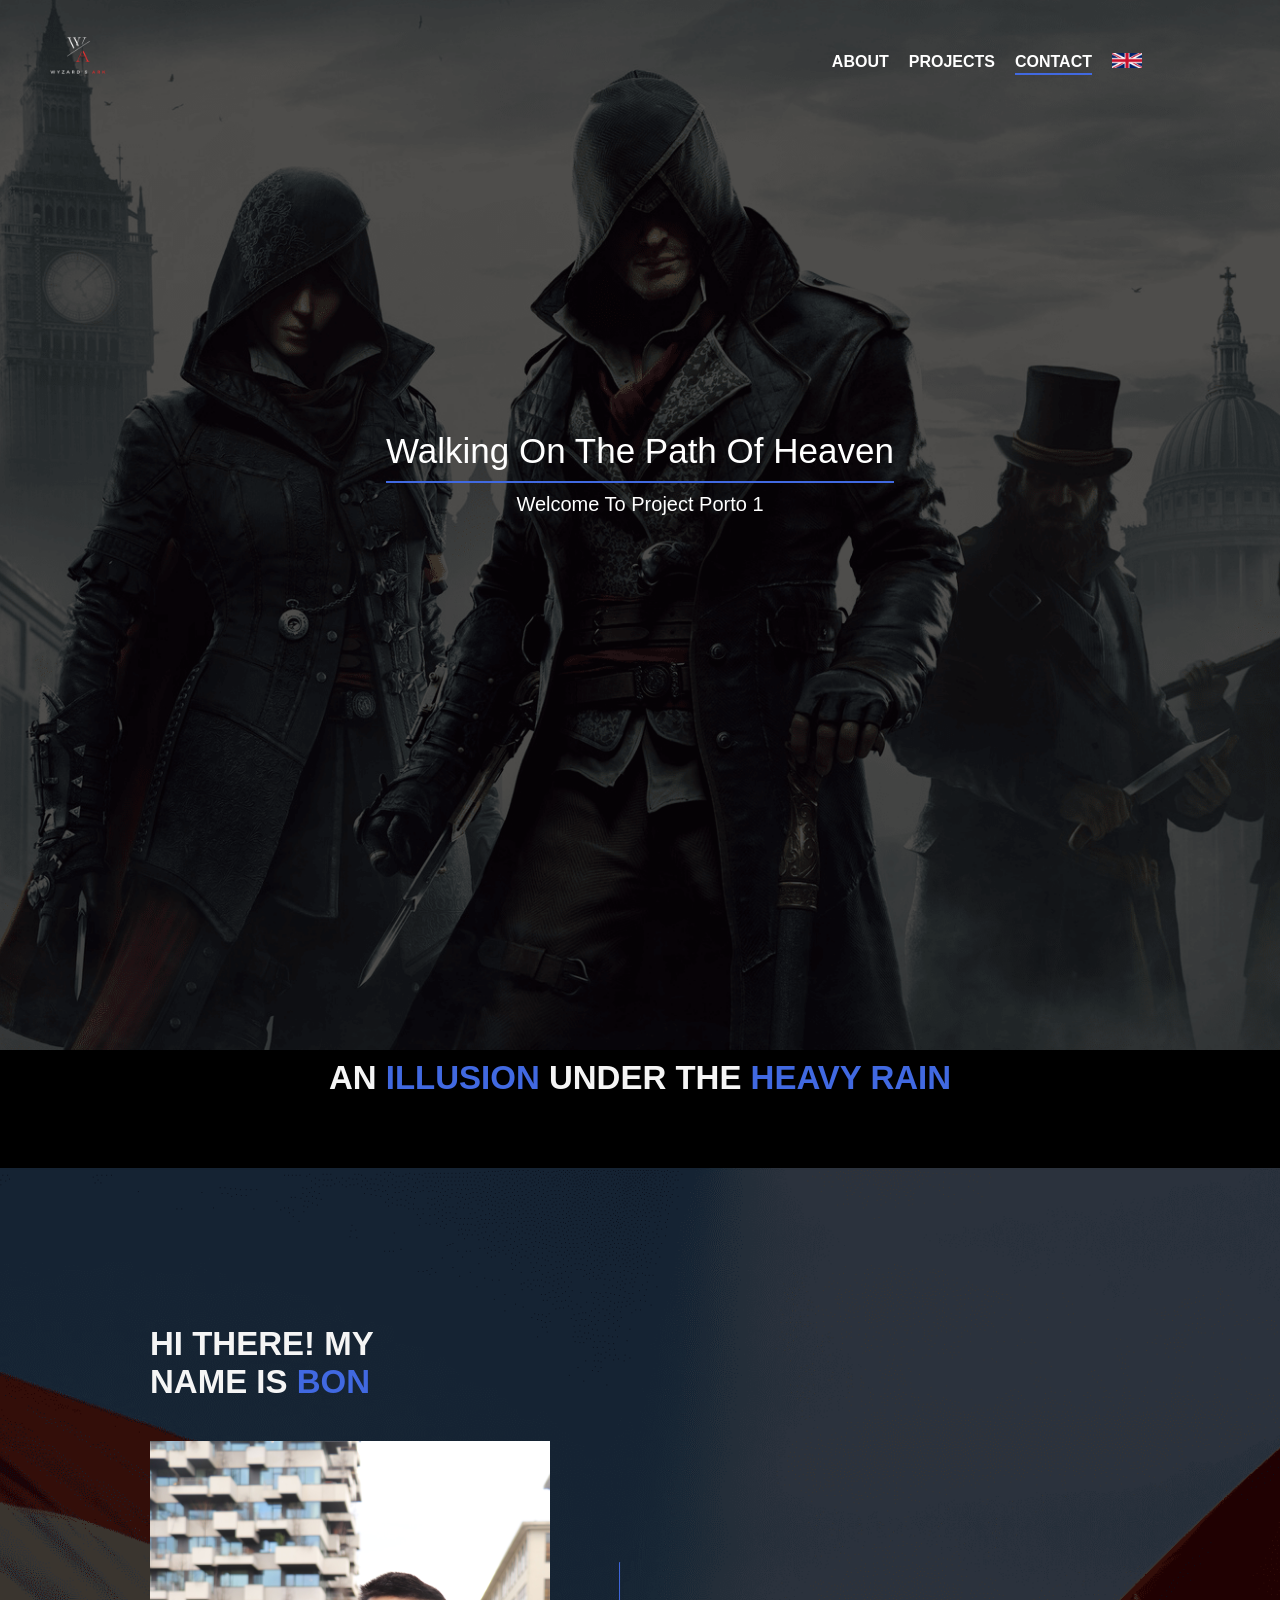
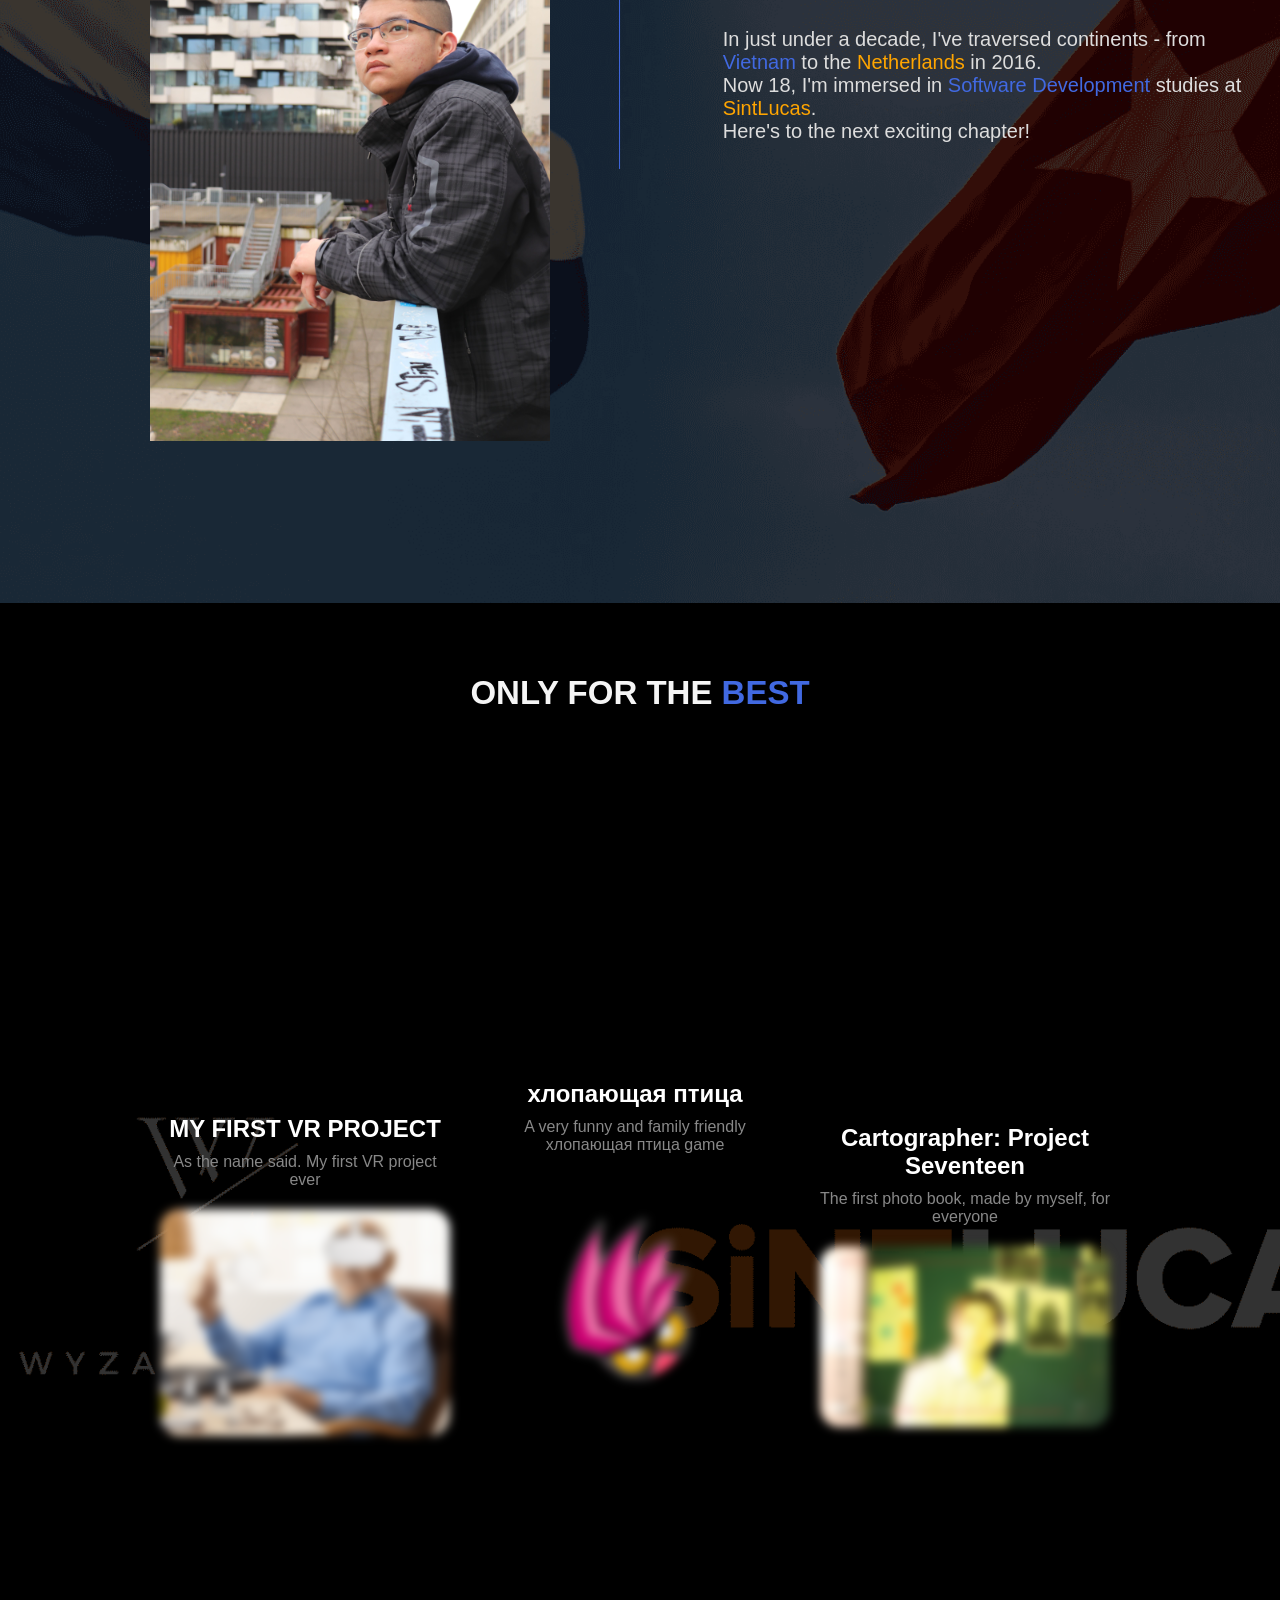
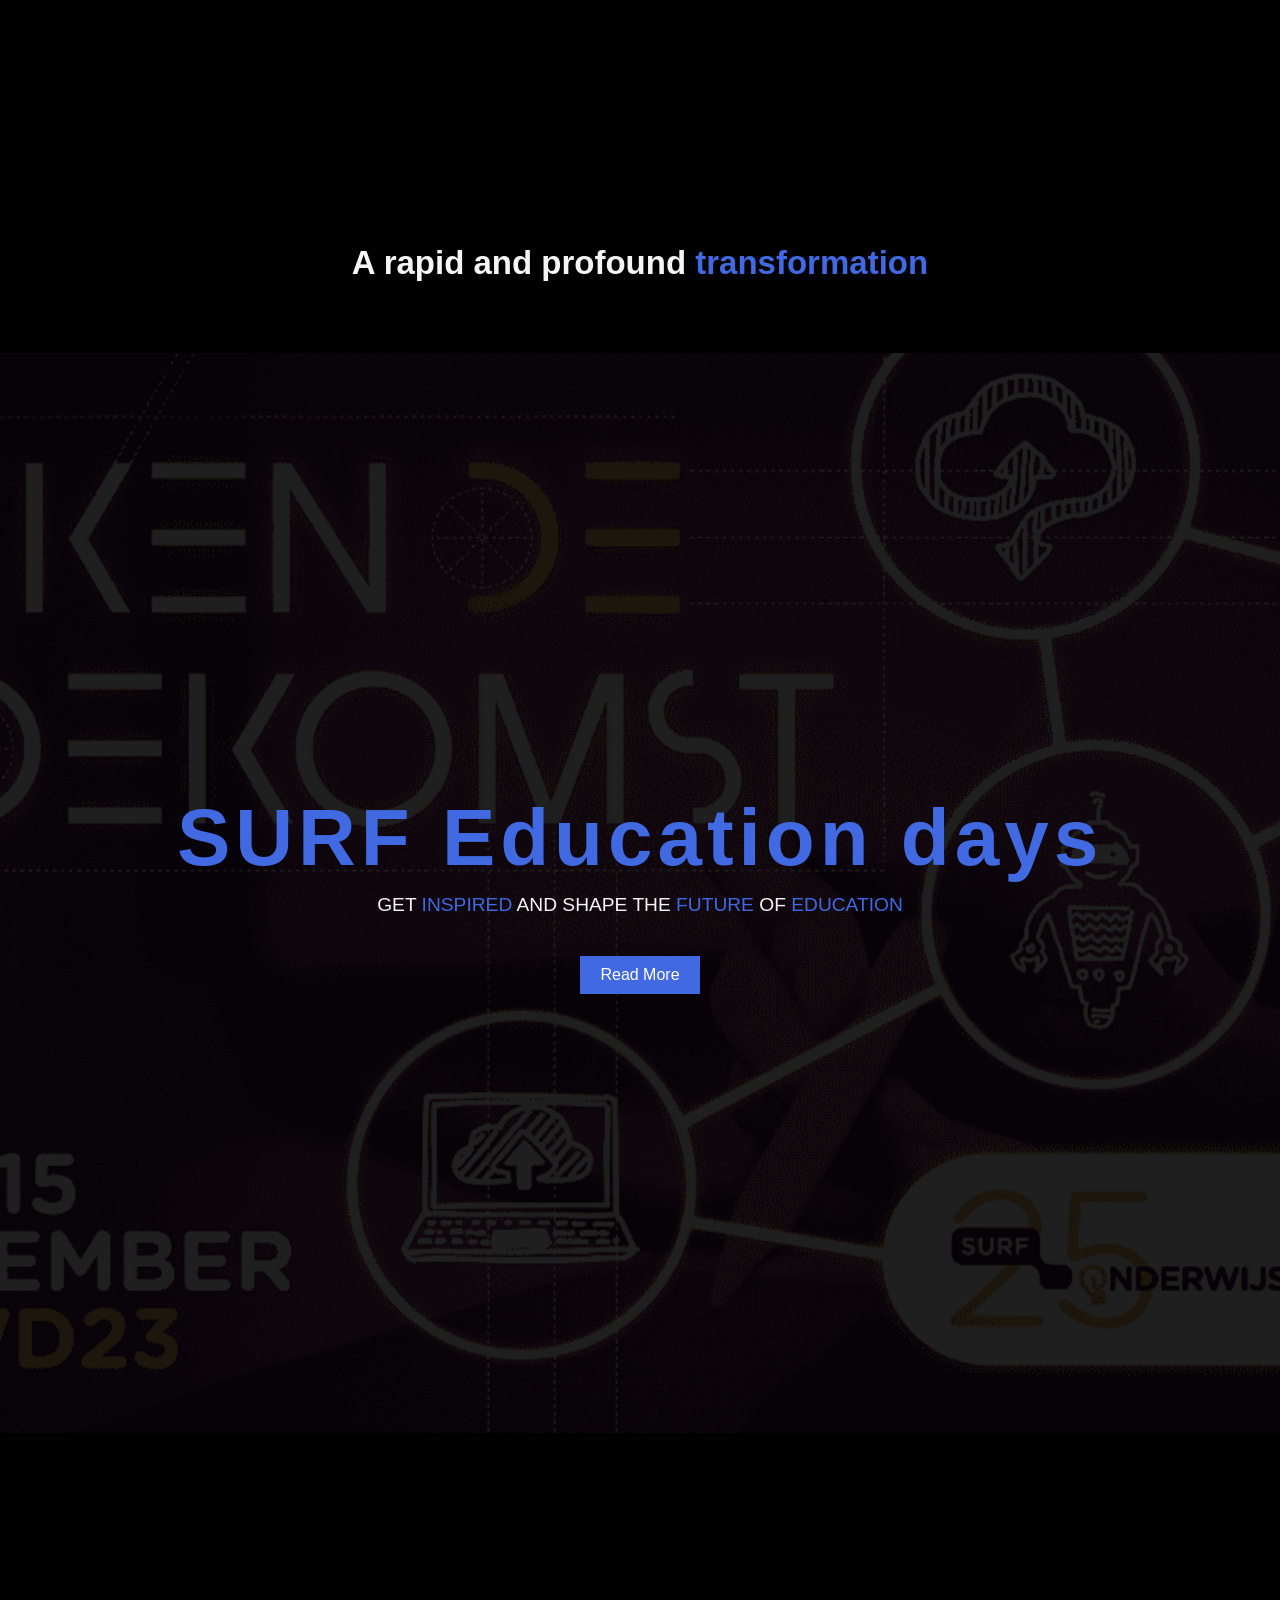
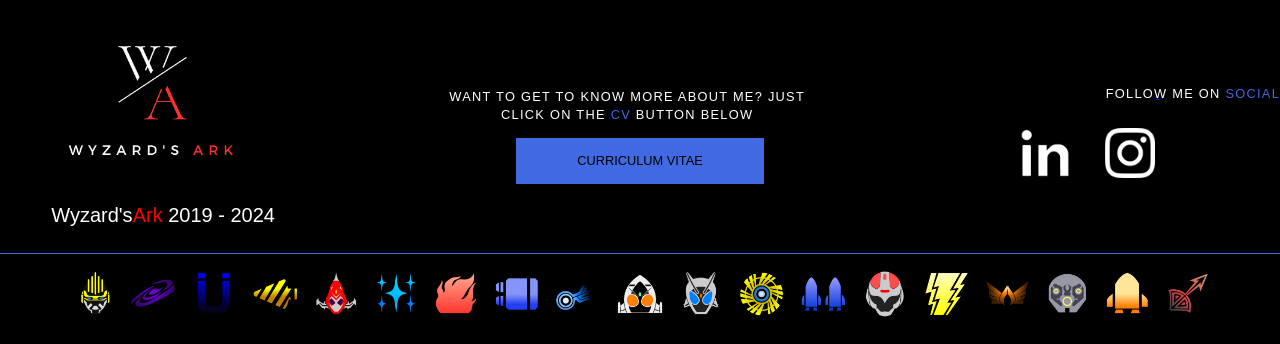
==== commit b4a2a967: "Update index.html" ====
--- a/index.html
+++ b/index.html
@@ -104,7 +104,7 @@
 
 <header class="mirage" id="mirage">
     <div class="mirage-content">
-        <h1>IN ITS BRAIN CONTAINS INFINITE <span>POSSIBILITIES</span></h1>
+        <h1>A rapid and profound <span>transformation</span></h1>
     </div>
 </header>
 
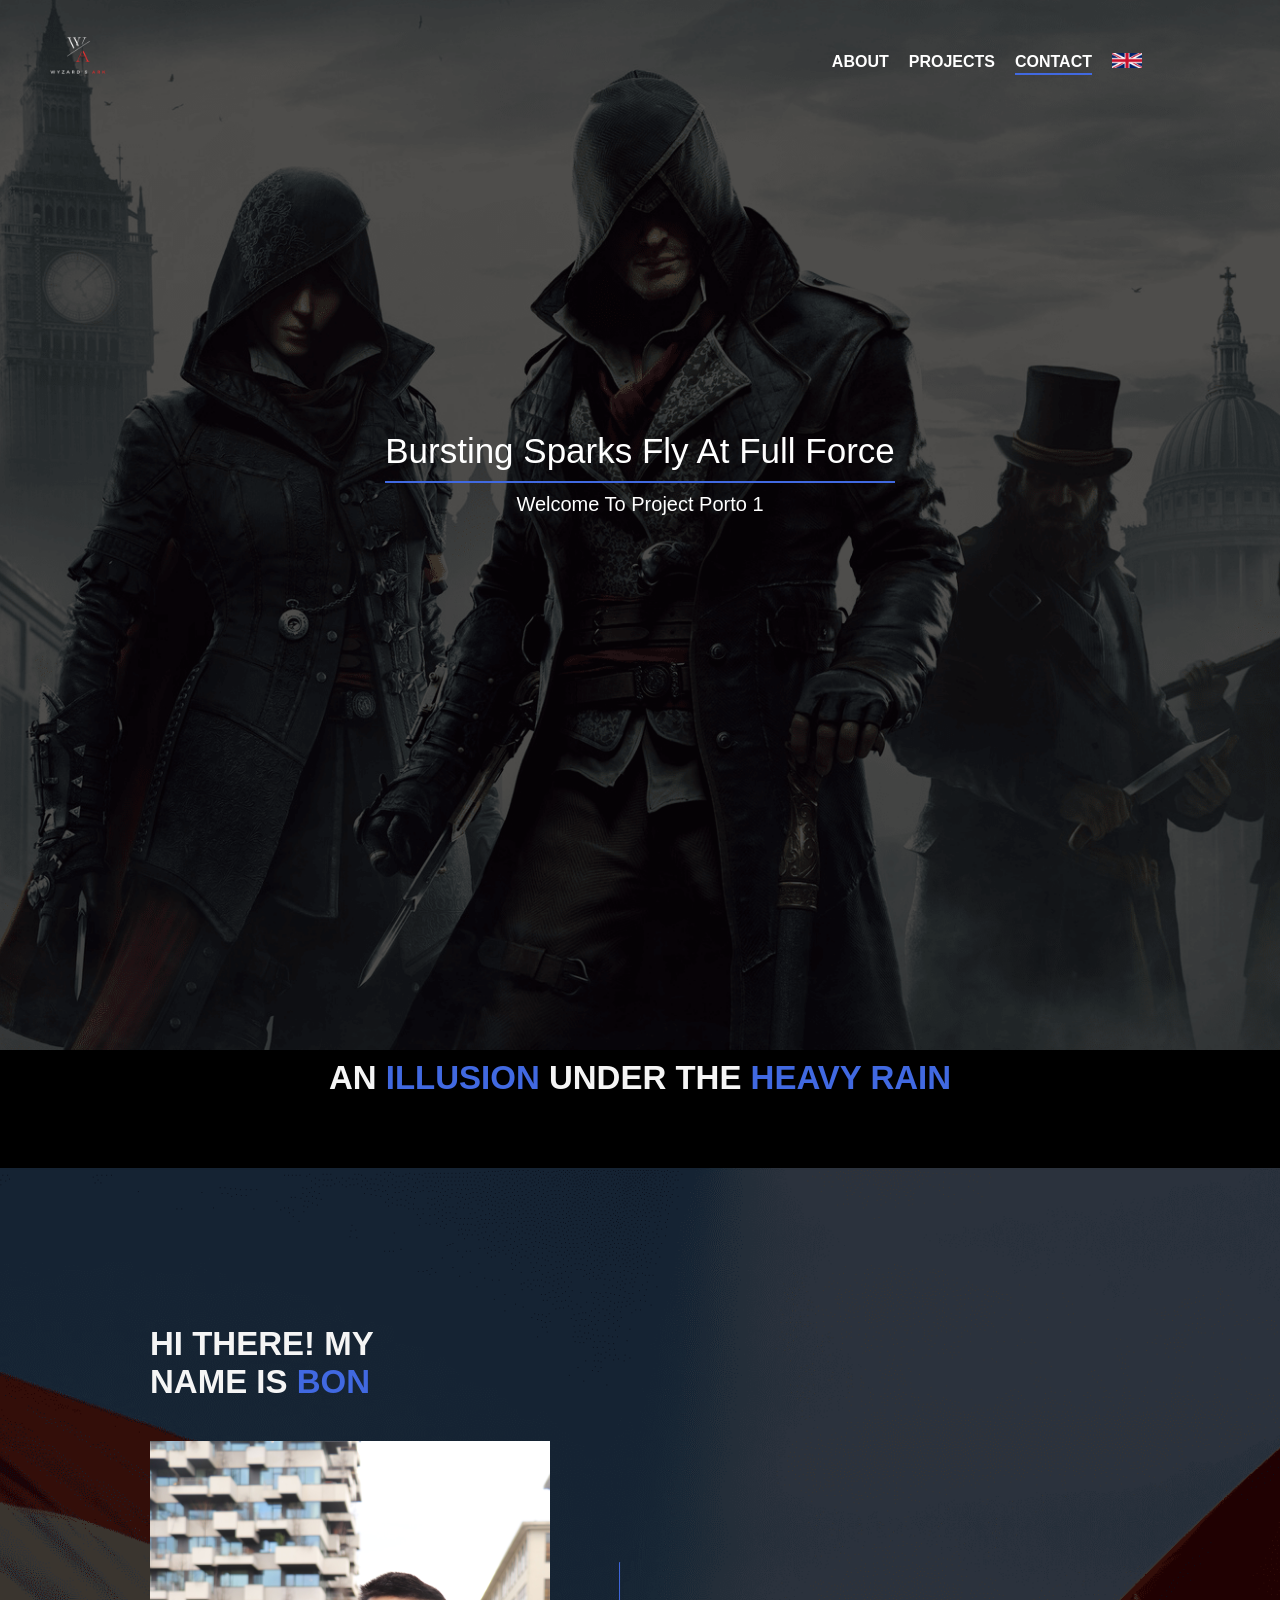
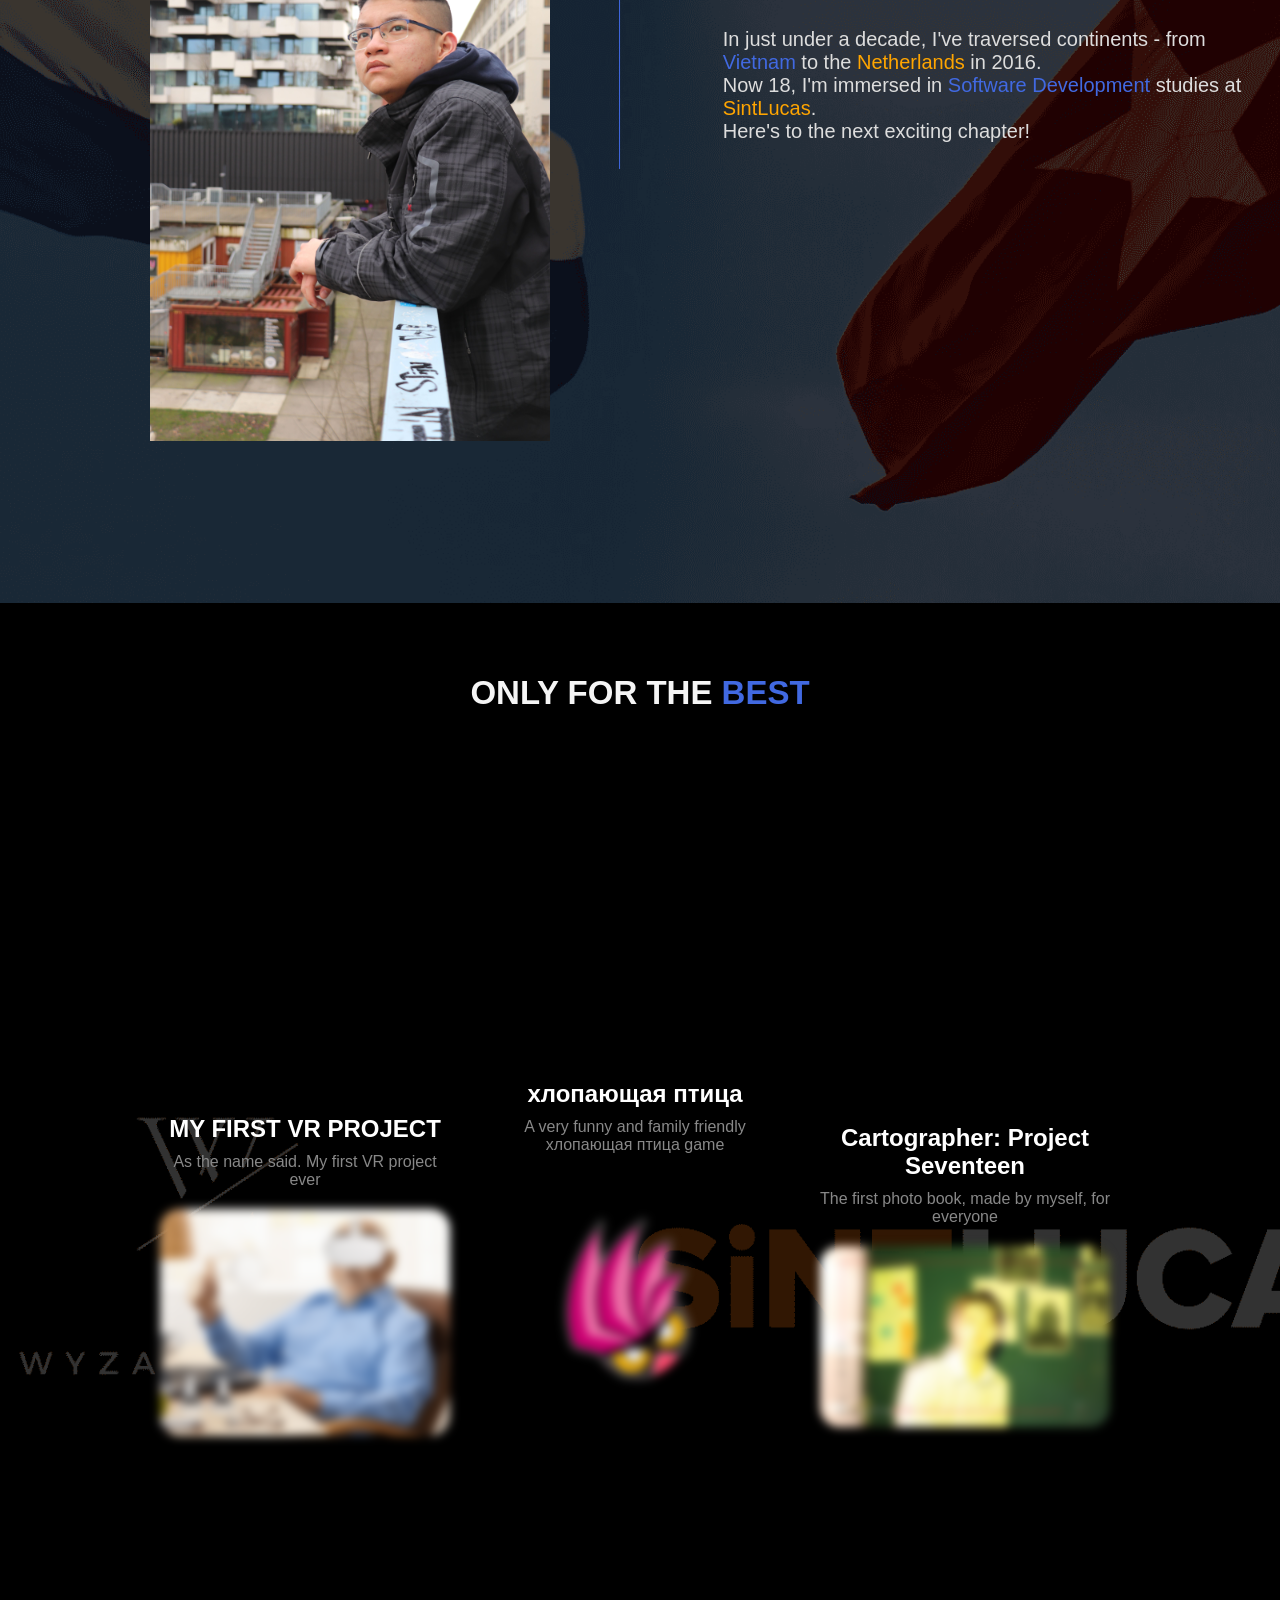
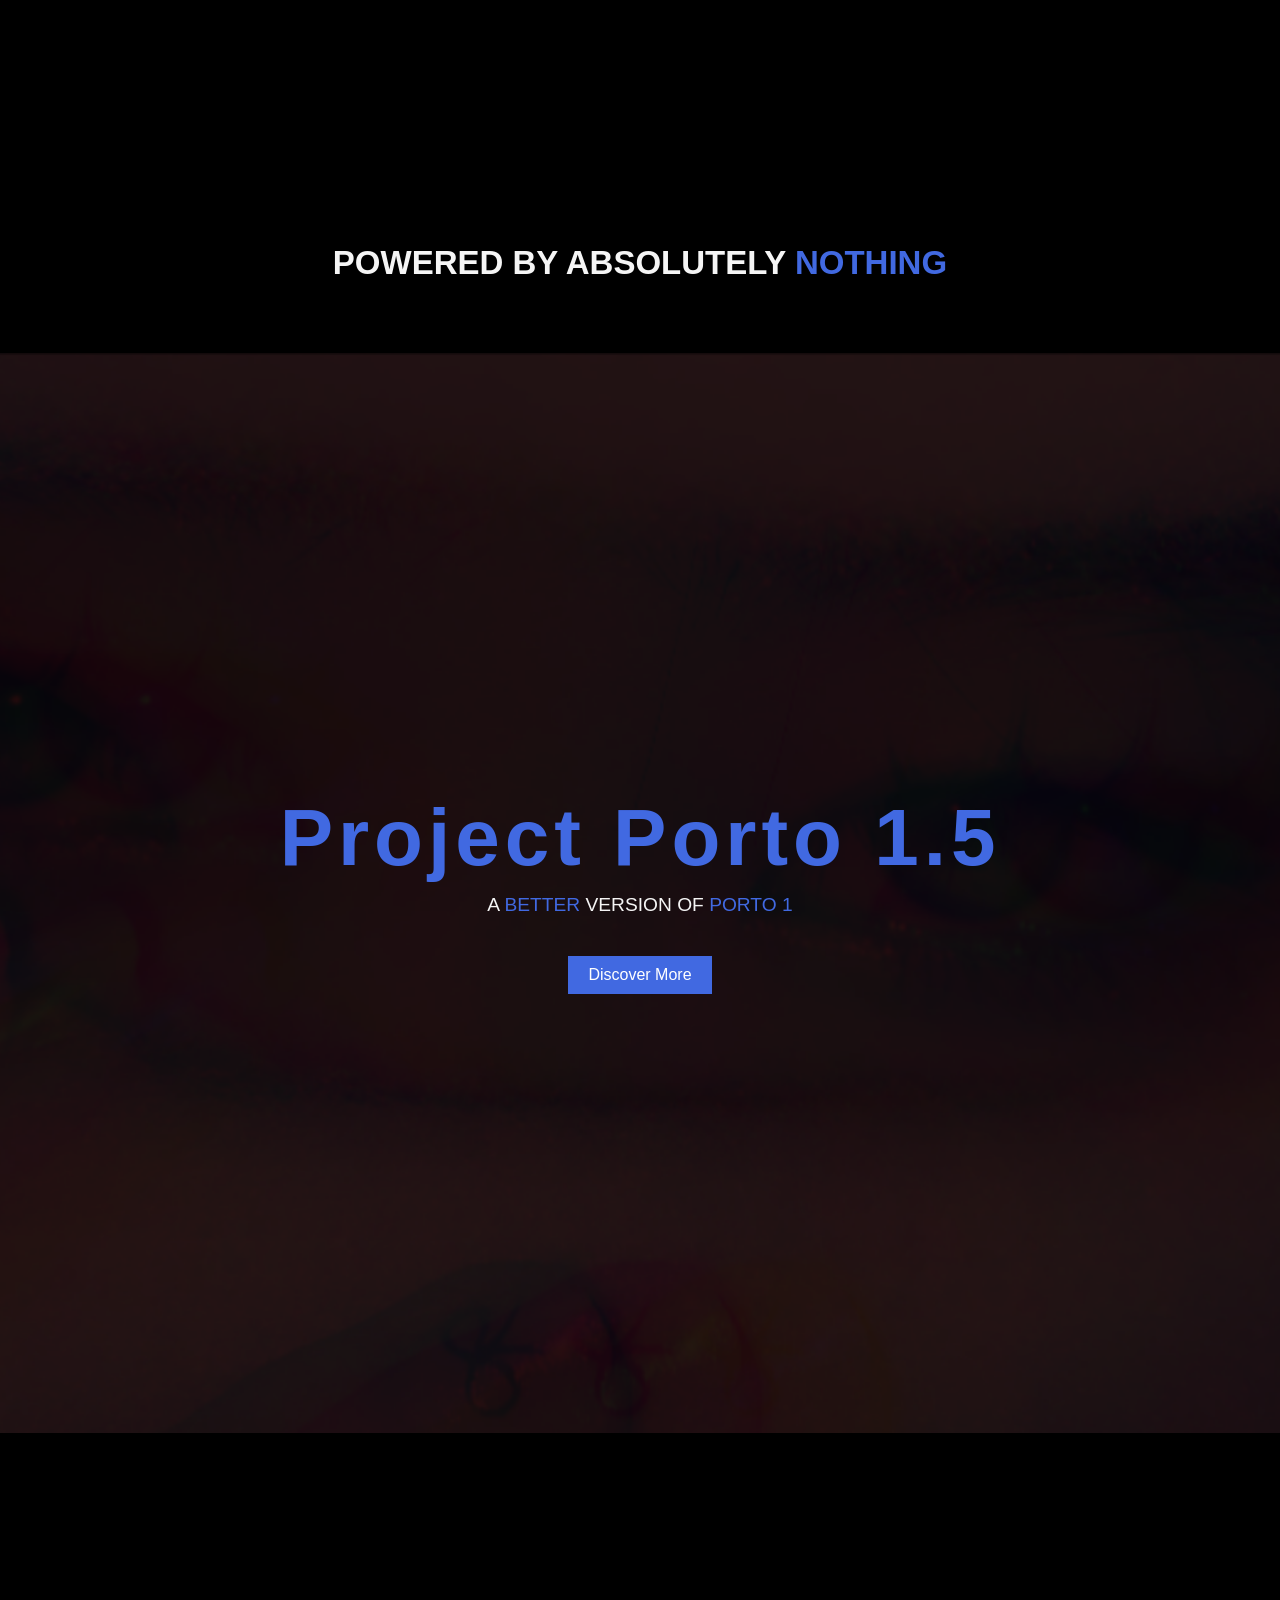
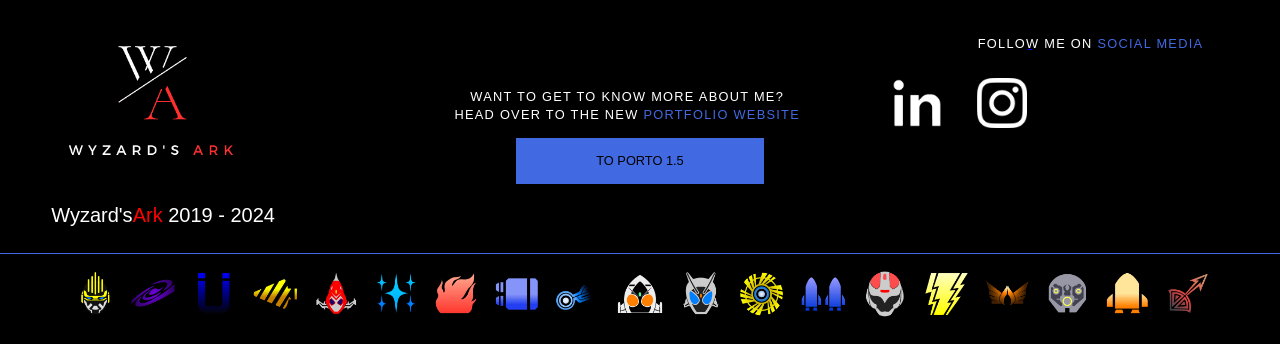
==== commit 128f967d: "Update EN page Remove second page, change it to new portfolio" ====
--- a/index.html
+++ b/index.html
@@ -104,17 +104,17 @@
 
 <header class="mirage" id="mirage">
     <div class="mirage-content">
-        <h1>A rapid and profound <span>transformation</span></h1>
+        <h1>POWERED BY ABSOLUTELY <span>NOTHING</span></h1>
     </div>
 </header>
 
     <section class="highlight">
         <div class="highlight-content">
-            <h2 class="mirage-text"><span>SURF Education days</span></h2>
-            <p>GET <span>INSPIRED</span> AND SHAPE THE <span>FUTURE</span> OF <span>EDUCATION</span></p>
-            <a href="./ENGLISH/mirage.html"><button class="btn">Read More</button></a>
+            <h2 class="mirage-text"><span>Project Porto 1.5</span></h2>
+            <p>A <span>BETTER</span> VERSION OF <span>PORTO 1</span></p>
+            <a href="https://wyzard12.github.io/"><button class="btn">Discover More</button></a>
         </div>
-        <img class="SURF-wallpaper" src="Img/DarkSurfWallpaper.png" alt="">
+        <img class="SURF-wallpaper" src="Img/Porto_1.5.png" alt="">
         <!--<video autoplay muted loop class="background-video" id="background-video">
             <source src="./Video/Day1SURFedited.mp4" type="video/mp4">
             Your browser does not support the video tag :(
@@ -129,11 +129,11 @@
     </div>
 
     <div class="contact-me">
-        <div class="footercaps">Want to get to know more about me? Just click on the <span>CV</span> button below</div>
-        <a href="./BonCVRenewWText.pdf" download><button class="question-button">Curriculum Vitae</button></a>
+        <div class="footercaps">Want to get to know more about me? Head over to the new <span>portfolio website</span></div>
+        <a href="https://wyzard12.github.io/" download><button class="question-button">To Porto 1.5</button></a>
 
             <div class="social-media">Follow me on <span> social media</span>
-                <a class="instagram" href="https://www.instagram.com/koreaanse_bladman/" target="_blank">
+                <a class="instagram" href="https://www.instagram.com/f22_kaiju/" target="_blank">
                     <img src="Img/instawhite.png" id="instagram" alt="">
                 </a>
 
--- a/CSS/style.css
+++ b/CSS/style.css
@@ -672,7 +672,7 @@
 .mirage {
     width: 100%;
     height: 20vh;
-    background-image: url('../Img/ConnorDark.png');
+    background-image: url('../Img/Earth_Nothing.jpg');
     background-position: center;
     background-size: cover;
     background-attachment: fixed; /* This enables the parallax effect */
@@ -775,8 +775,8 @@
 
 
 .social-media {
-    margin-left: 70%;
-    margin-top: -100px;
+    margin-left: 50%;
+    margin-top: -150px;
     letter-spacing: 0.1vw;
     text-transform: uppercase;
     font-size: 1vw;
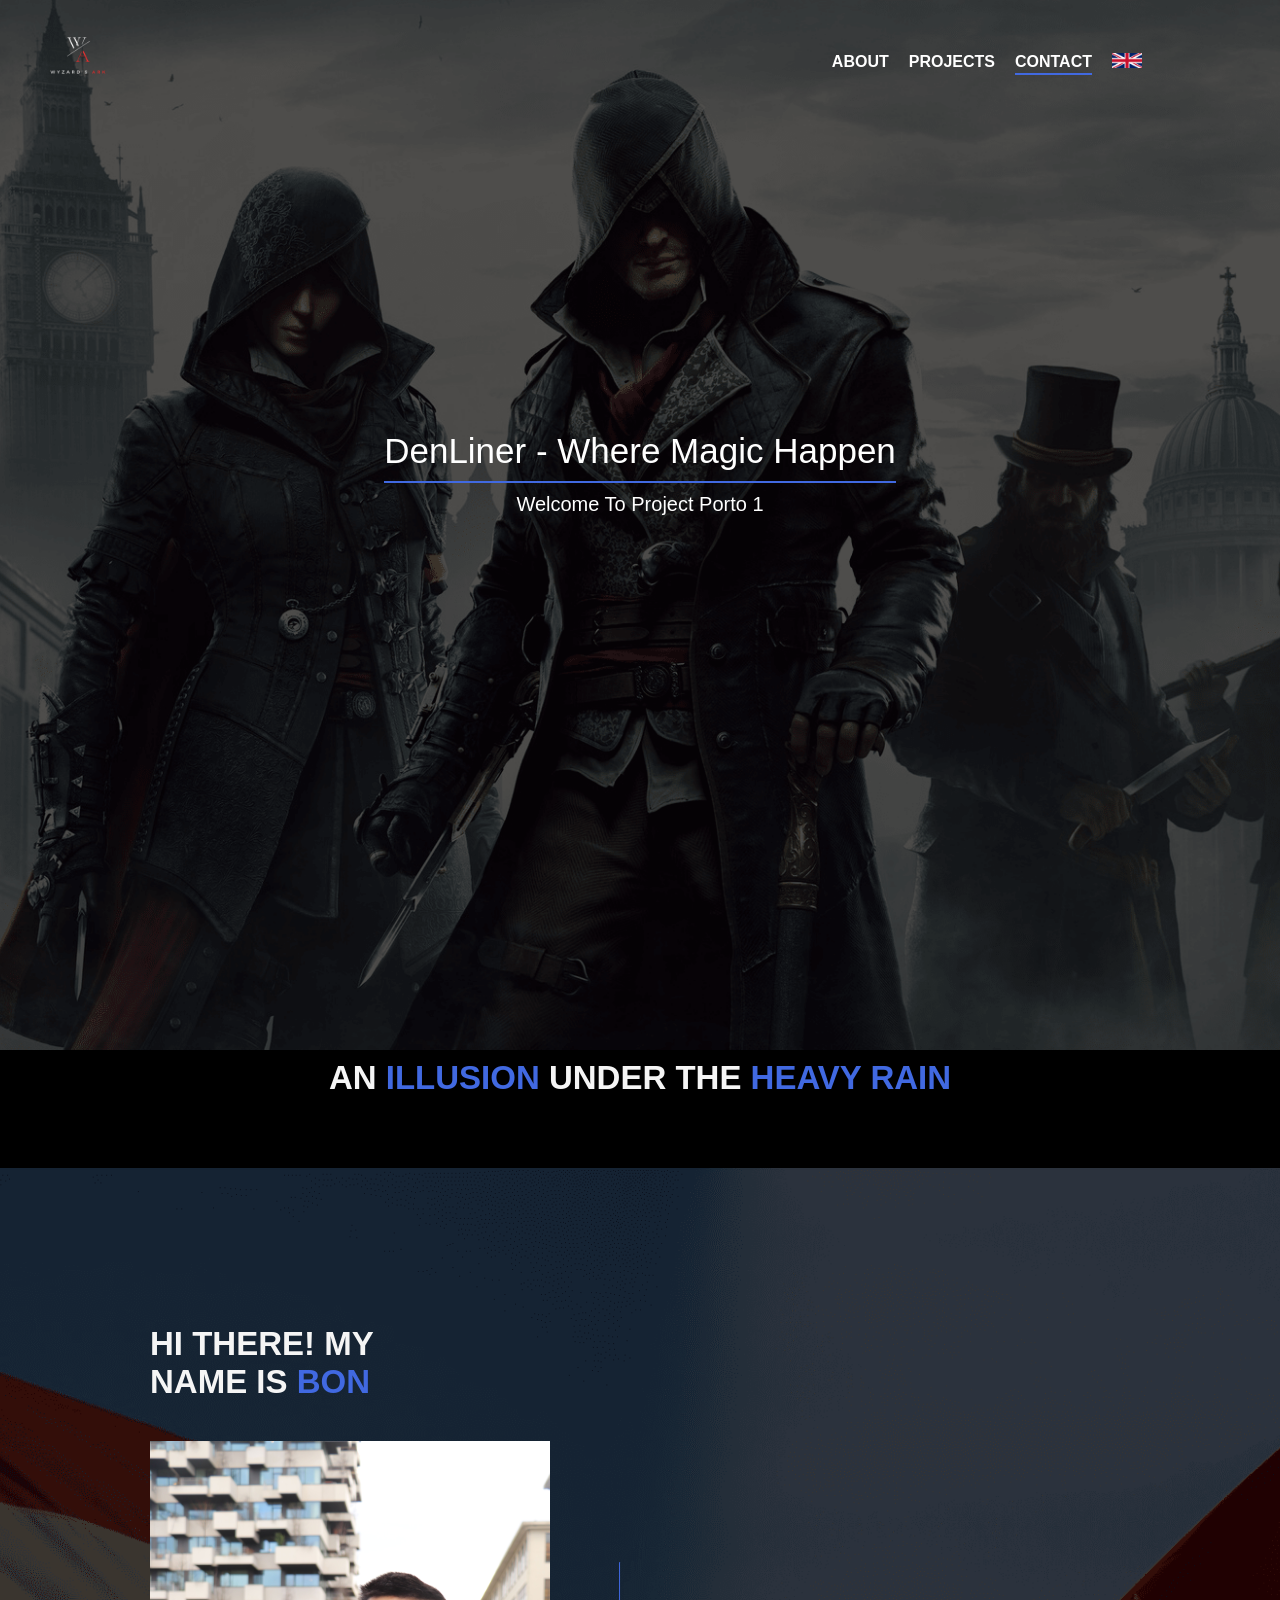
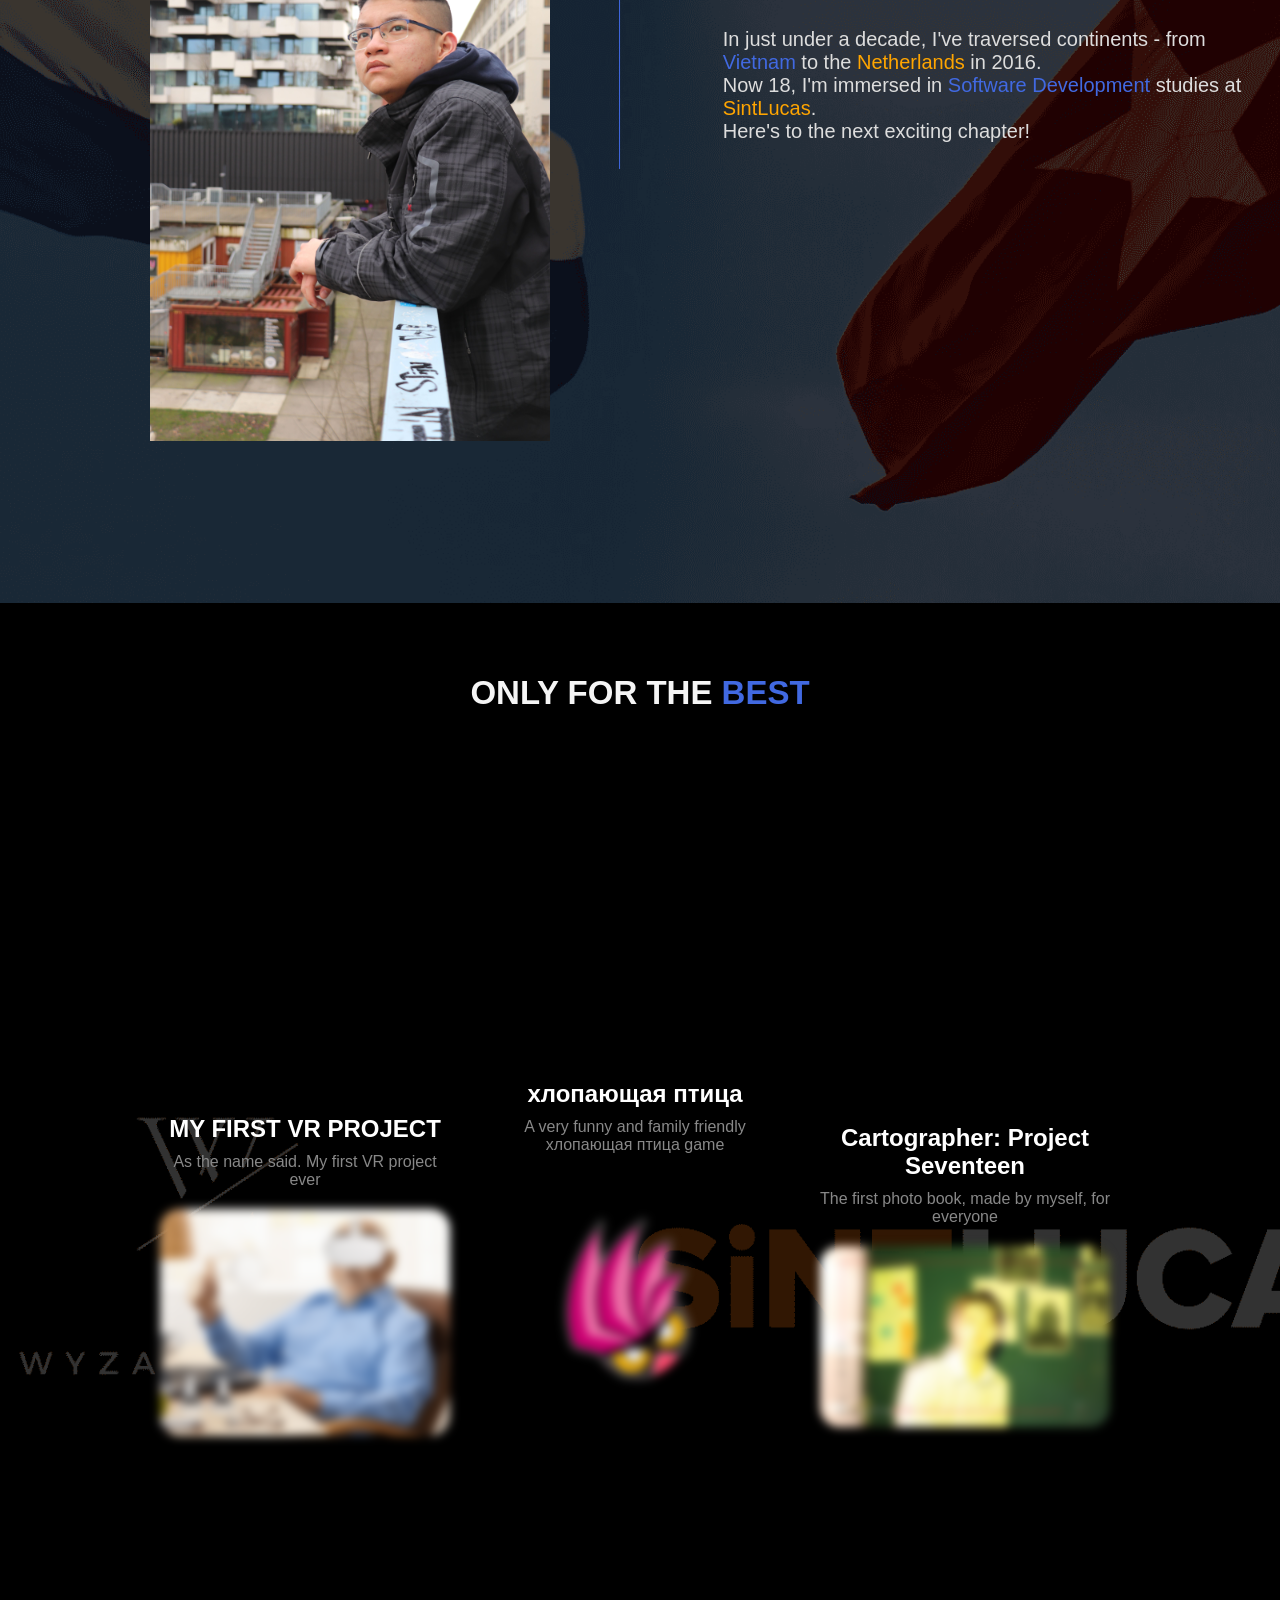
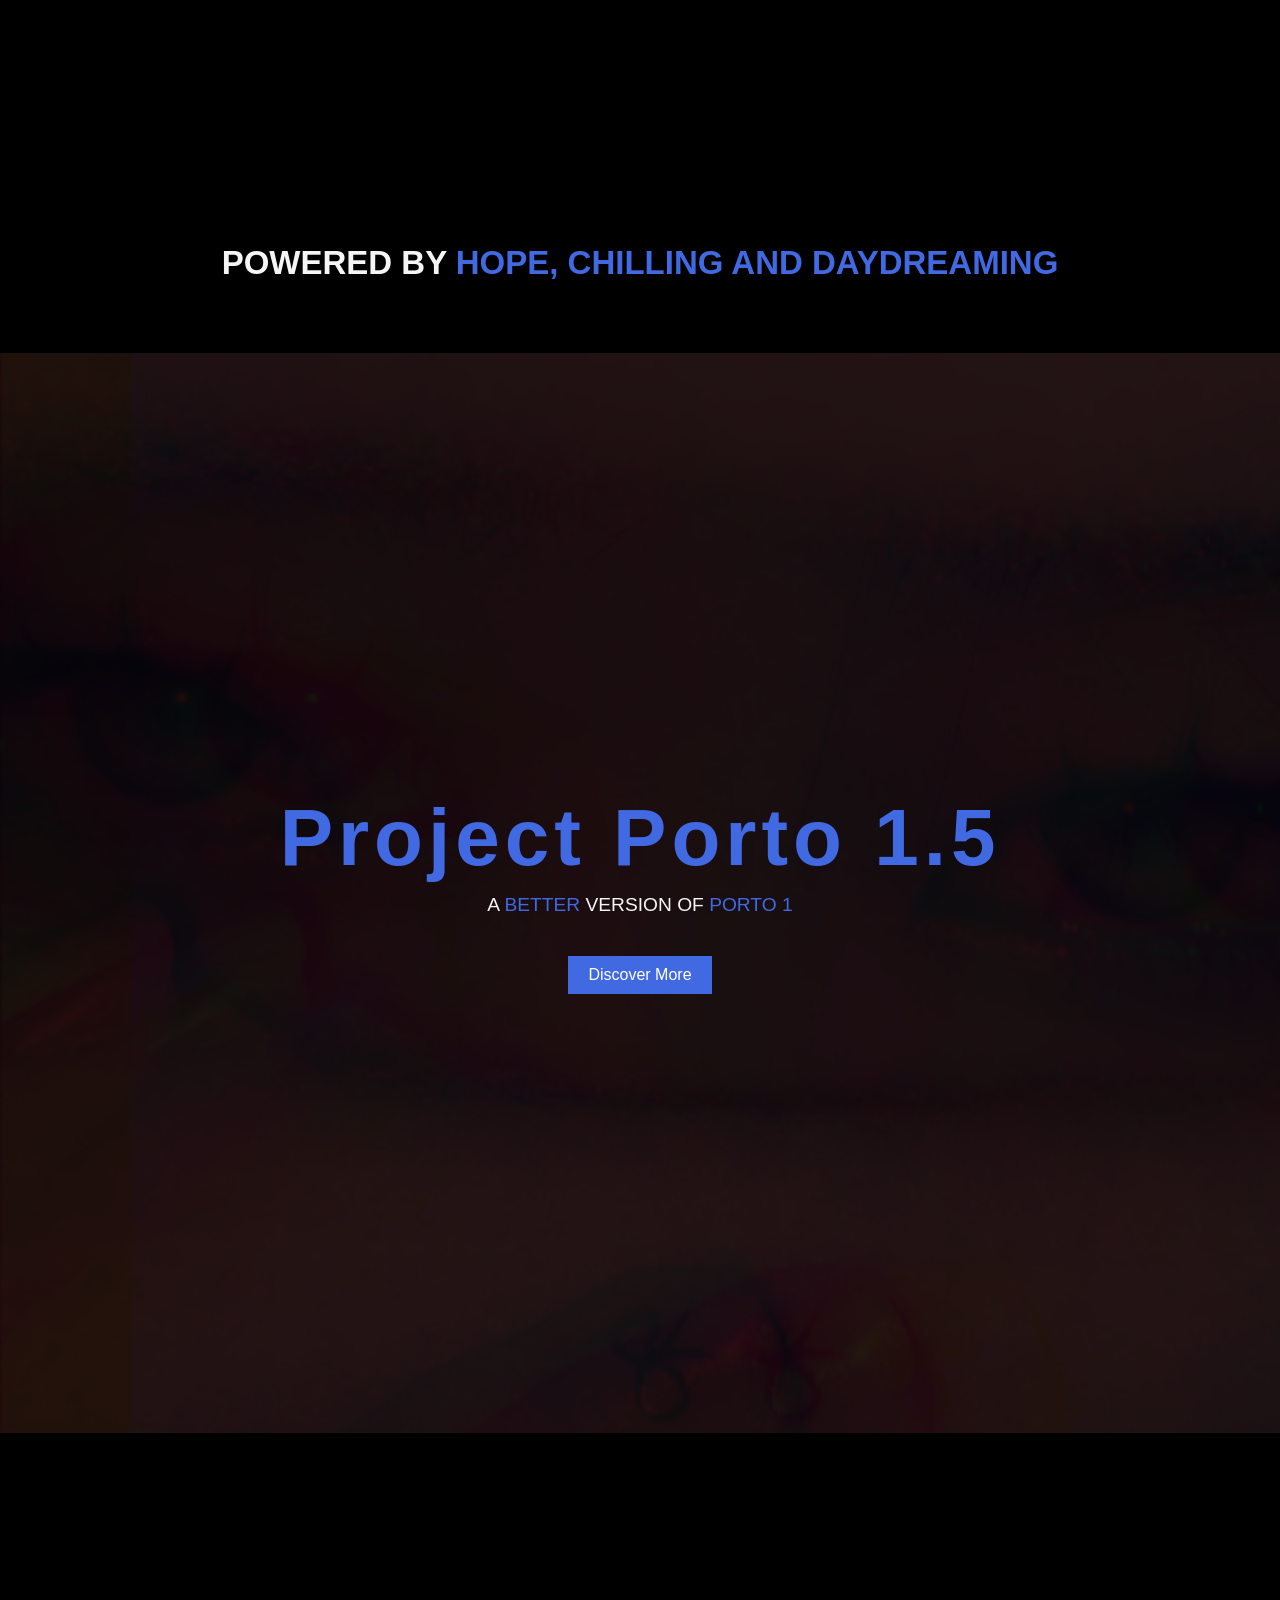
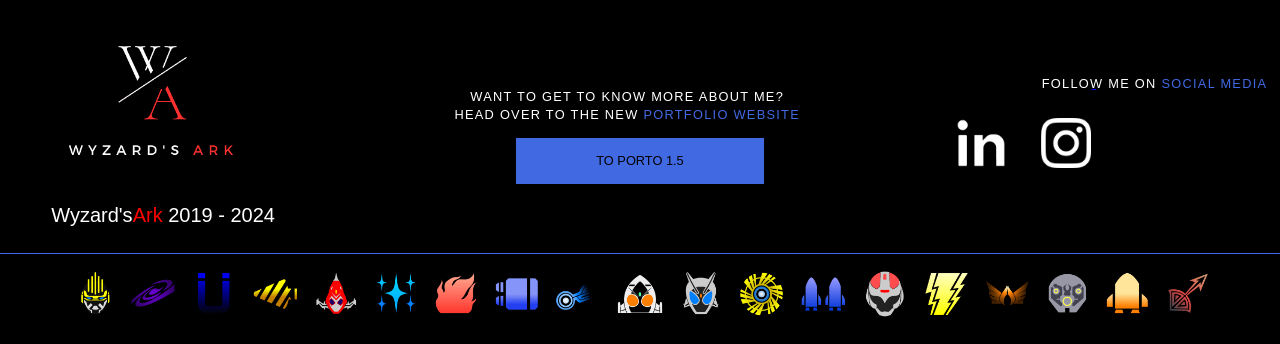
==== commit f310581f: "Fixing small bugs" ====
--- a/index.html
+++ b/index.html
@@ -104,7 +104,7 @@
 
 <header class="mirage" id="mirage">
     <div class="mirage-content">
-        <h1>POWERED BY ABSOLUTELY <span>NOTHING</span></h1>
+        <h1>POWERED BY <span>HOPE, CHILLING AND DAYDREAMING</span></h1>
     </div>
 </header>
 
@@ -114,7 +114,7 @@
             <p>A <span>BETTER</span> VERSION OF <span>PORTO 1</span></p>
             <a href="https://wyzard12.github.io/"><button class="btn">Discover More</button></a>
         </div>
-        <img class="SURF-wallpaper" src="Img/Porto_1.5.png" alt="">
+        <img class="SURF-wallpaper">
         <!--<video autoplay muted loop class="background-video" id="background-video">
             <source src="./Video/Day1SURFedited.mp4" type="video/mp4">
             Your browser does not support the video tag :(
--- a/CSS/style.css
+++ b/CSS/style.css
@@ -648,15 +648,14 @@
 
 .SURF-wallpaper {
     position: absolute;
-    top: 50%;
-    left: 50%;
-    min-width: 100%;
-    min-height: 100%;
-    width: auto;
-    height: auto;
-    transform: translate(-50%, -50%);
-    z-index: 0;
+    background-image: url(../Img/Porto_1.5.png);
+    min-width: 101%;
+    min-height: 101%;
     opacity: 0.5;
+    background-size: cover;
+    background-repeat: no-repeat;
+    display: flex;
+    align-items: center;
 }
 
 .mirage-text {
@@ -775,8 +774,8 @@
 
 
 .social-media {
-    margin-left: 50%;
-    margin-top: -150px;
+    margin-left: 60%;
+    margin-top: -110px;
     letter-spacing: 0.1vw;
     text-transform: uppercase;
     font-size: 1vw;
@@ -806,6 +805,10 @@
     color: white;
     text-align: center;
     margin-top: 15px;
+}
+
+.phone-footer-banner {
+    display: none;
 }
 
 .footer-banner {
@@ -816,9 +819,6 @@
     height: auto;
 }
 
-.phone-footer-banner {
-    display: none;
-}
 
 .footer-cap-content span {
     color: #4169e1;
@@ -997,7 +997,7 @@
     }
 
     .mirage {
-        background-image: url("../Img/ConnorDarkPhoneSide.png");
+        background-image: url("../Img/Porto_Banner_Minecraft.png");
     }
 
     .highlight-content {
@@ -1020,6 +1020,18 @@
     .highlight-content .btn {
         margin-top: 20px; /* Add some space between text and button */
     }
+
+    .SURF-wallpaper {
+    position: absolute;
+    background-image: url(../Img/Porto_1.5_phone.jpg);
+    min-width: 101%;
+    min-height: 101%;
+    opacity: 0.4;
+    background-size: cover;
+    background-repeat: no-repeat;
+    display: flex;
+    align-items: center;
+}
 
     .footer {
         background-color: black;
@@ -1067,6 +1079,8 @@
 
     .social-media {
         color: black;
+        margin-left: 60%;
+        margin-top: -100px;
     }
 
     .question-button {
@@ -1101,6 +1115,3 @@
         margin-top: 100px; /* Adjust the padding as needed */
     }
 }
-
-
-
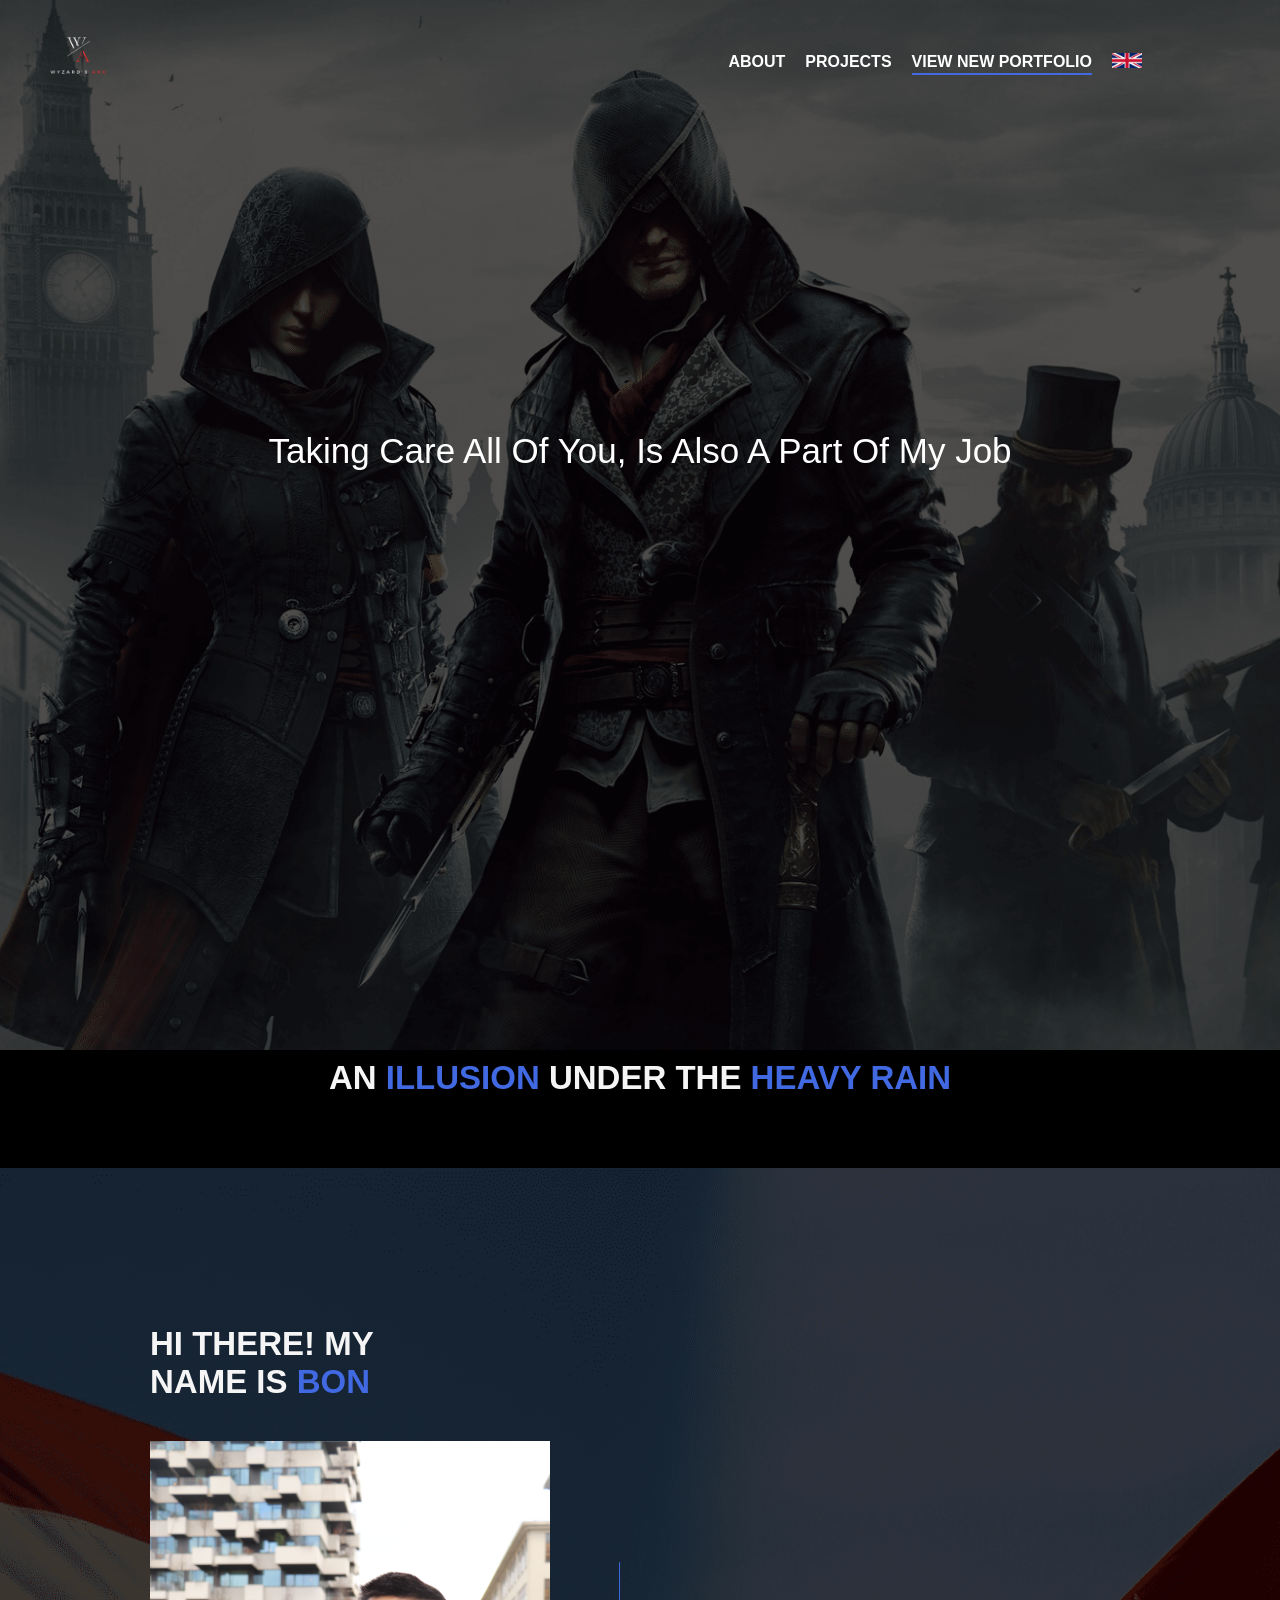
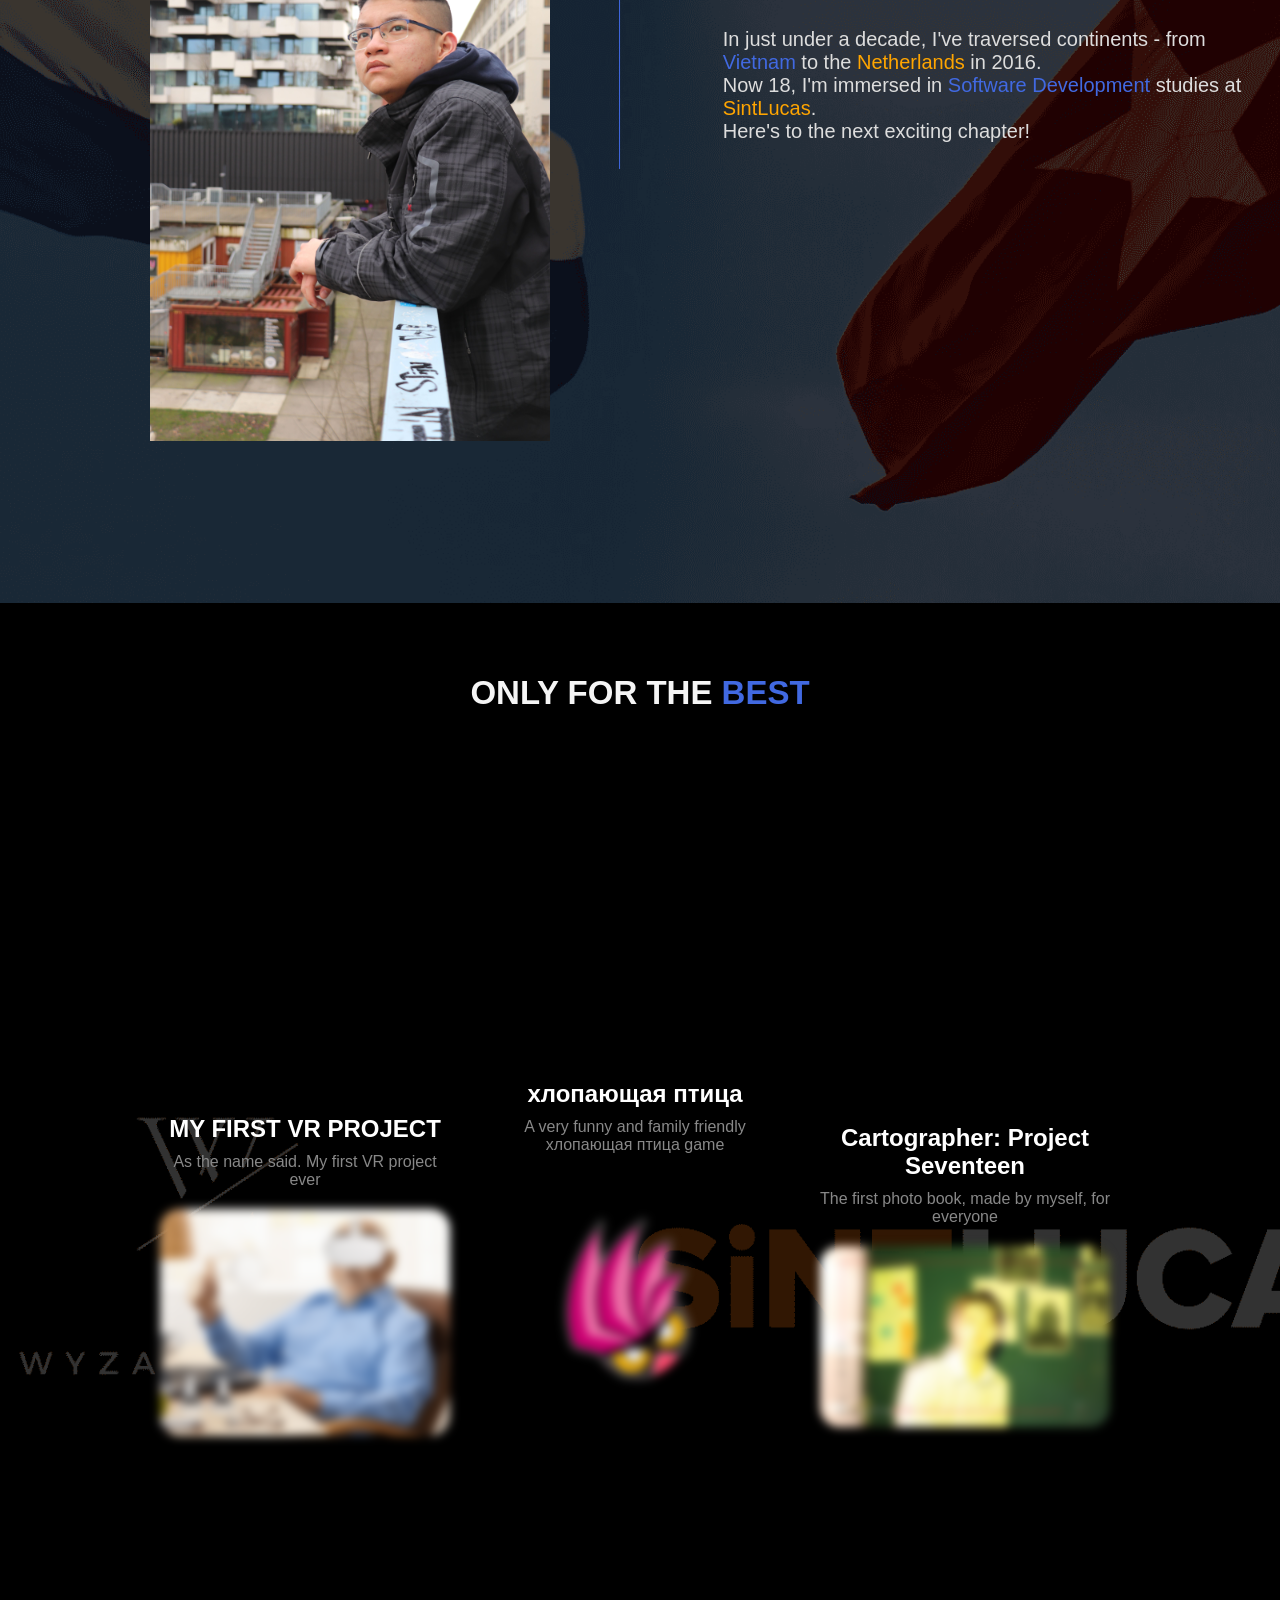
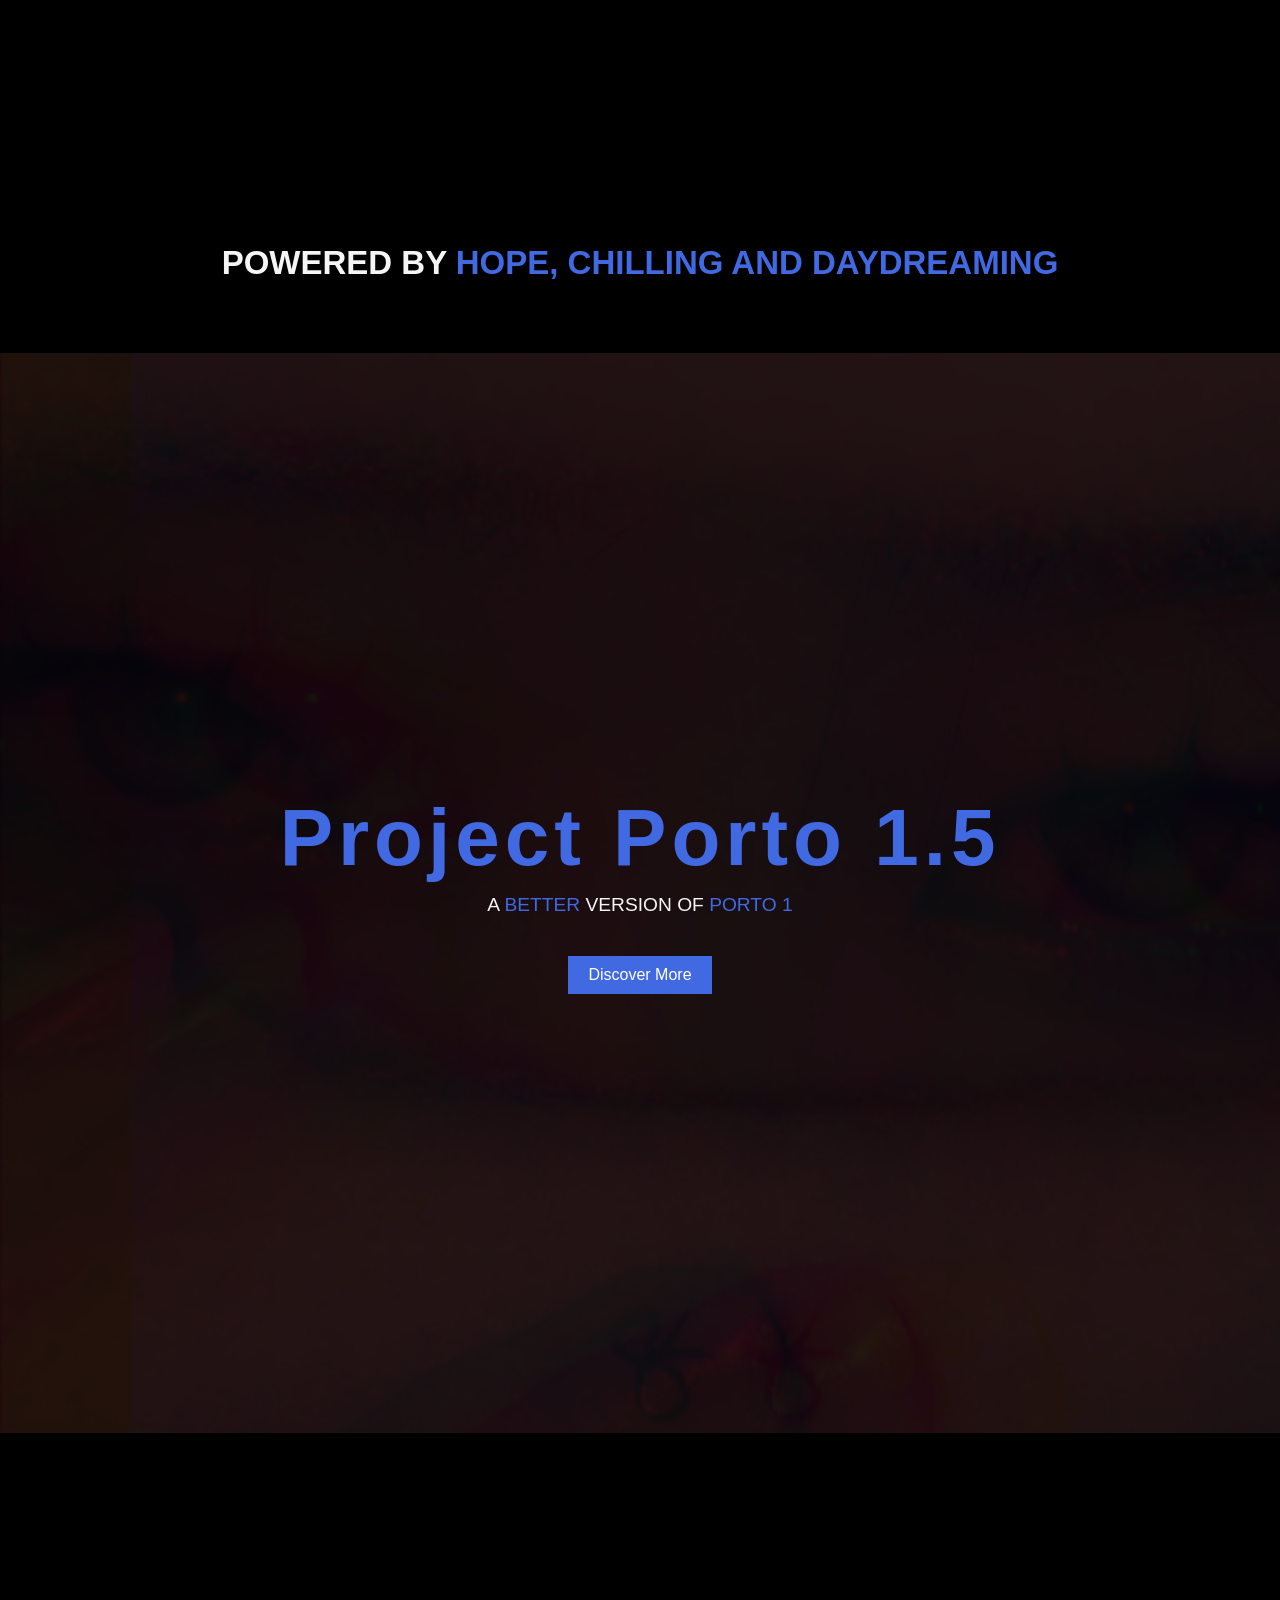
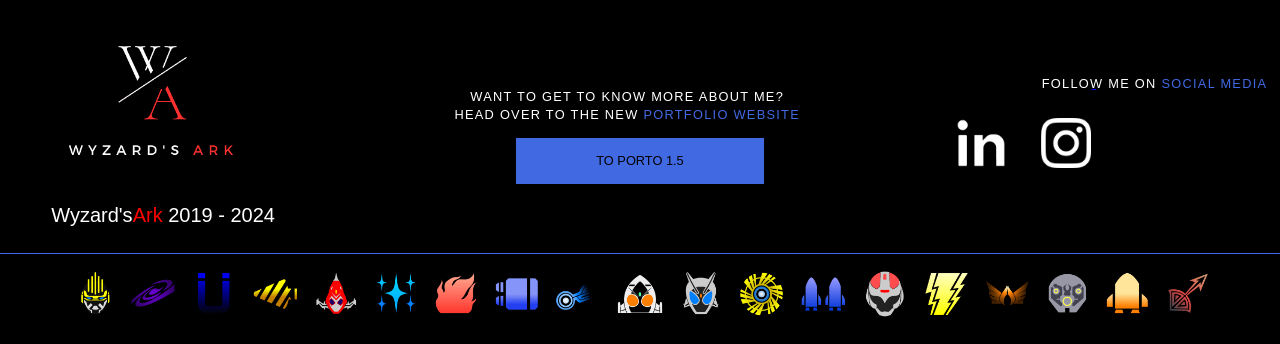
==== commit 52cef0f2: "Update on NLD and VIE as well I think it's good to go" ====
--- a/index.html
+++ b/index.html
@@ -18,7 +18,7 @@
                 <ul class="menu-bar">
                     <li><a href="#Aboutme">About</a></li>
                     <li><a href="#project-highlight">Projects</a></li>
-                    <li><a href="mailto:cao.bon2805@gmail.com" class="contact-button">Contact</a></li>
+                    <li><a href="https://wyzard12.github.io/" class="contact-button">View new portfolio</a></li>
                 </ul>
 
                 <div class="language-selector" id="languageSelector">
--- a/CSS/style.css
+++ b/CSS/style.css
@@ -903,6 +903,7 @@
         font-size: 28px;
         font-weight: 200;
         height: 150px;
+        padding: 0 40px;
     }
 
     .aboutMe {
@@ -1023,10 +1024,10 @@
 
     .SURF-wallpaper {
     position: absolute;
-    background-image: url(../Img/Porto_1.5_phone.jpg);
+    background-image: url(../Img/Porto_1.5_ENG_Phone.png);
     min-width: 101%;
     min-height: 101%;
-    opacity: 0.4;
+    opacity: 0.7;
     background-size: cover;
     background-repeat: no-repeat;
     display: flex;
